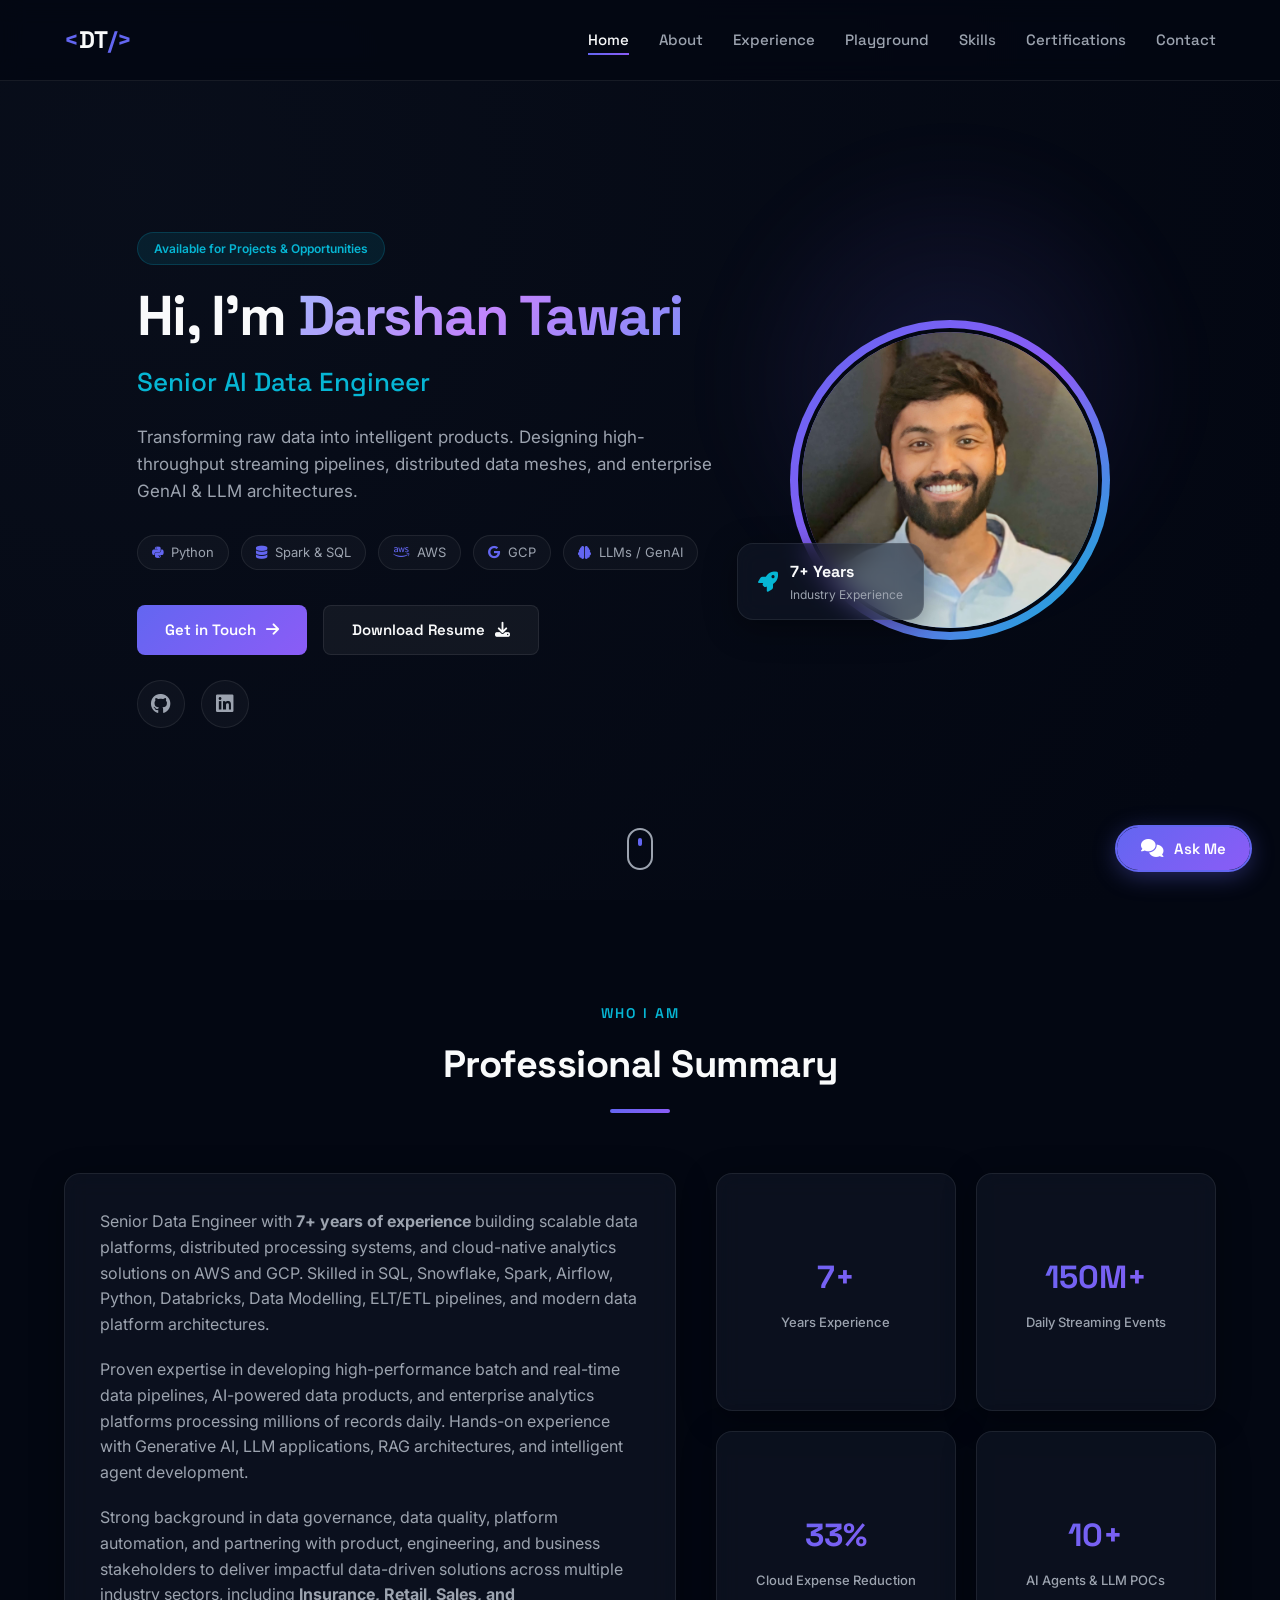
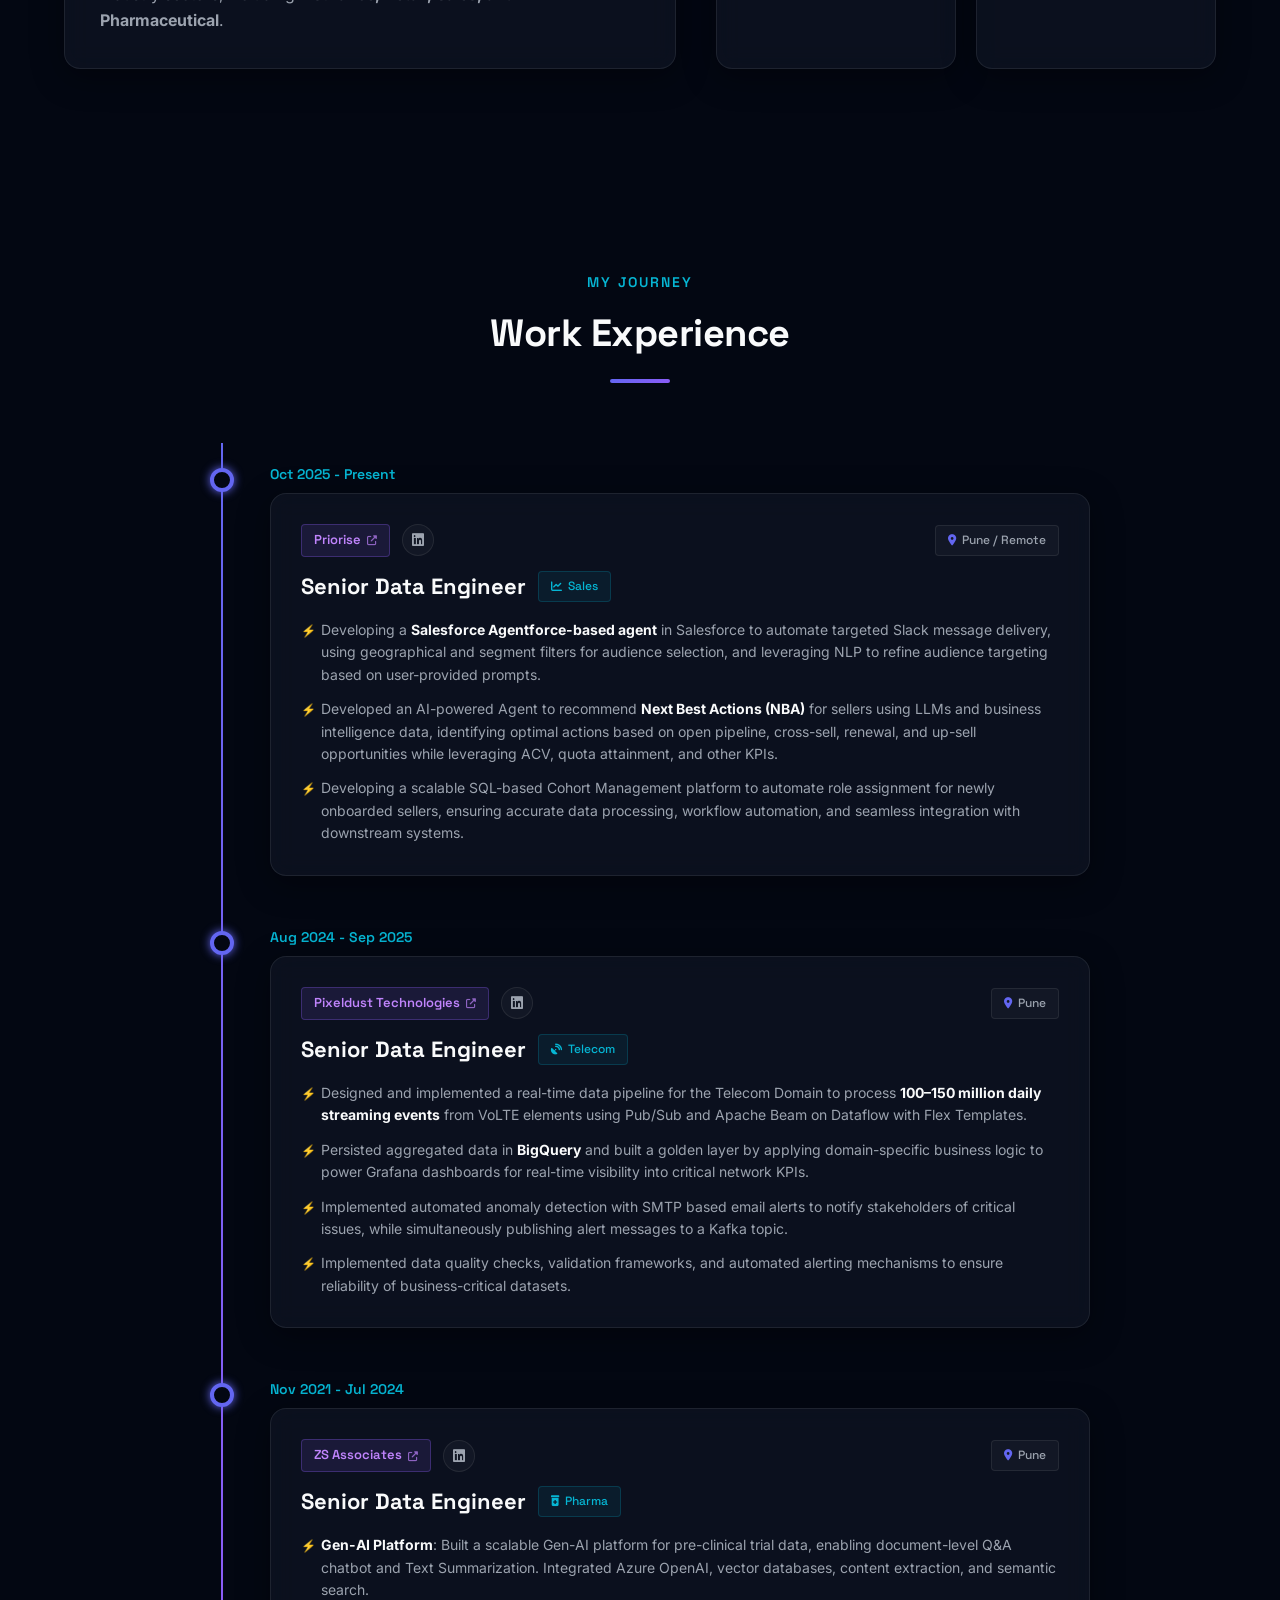
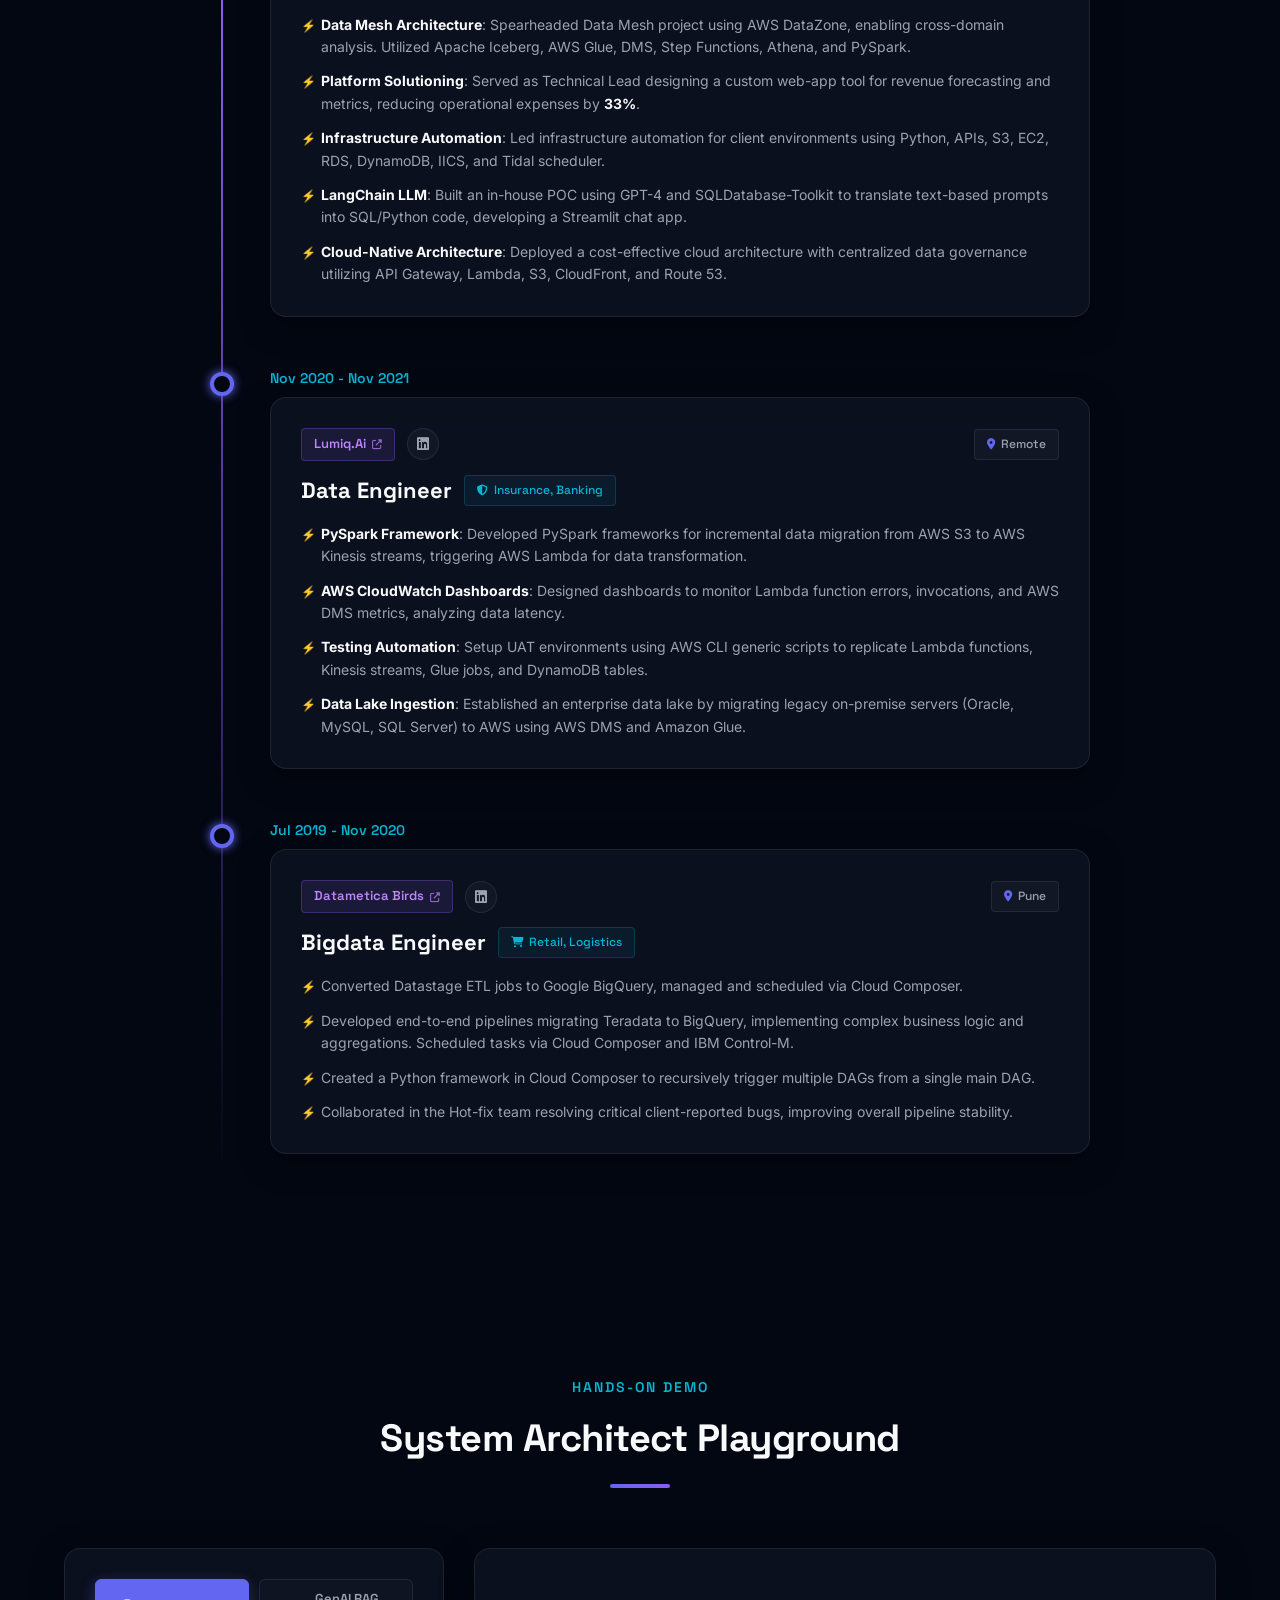
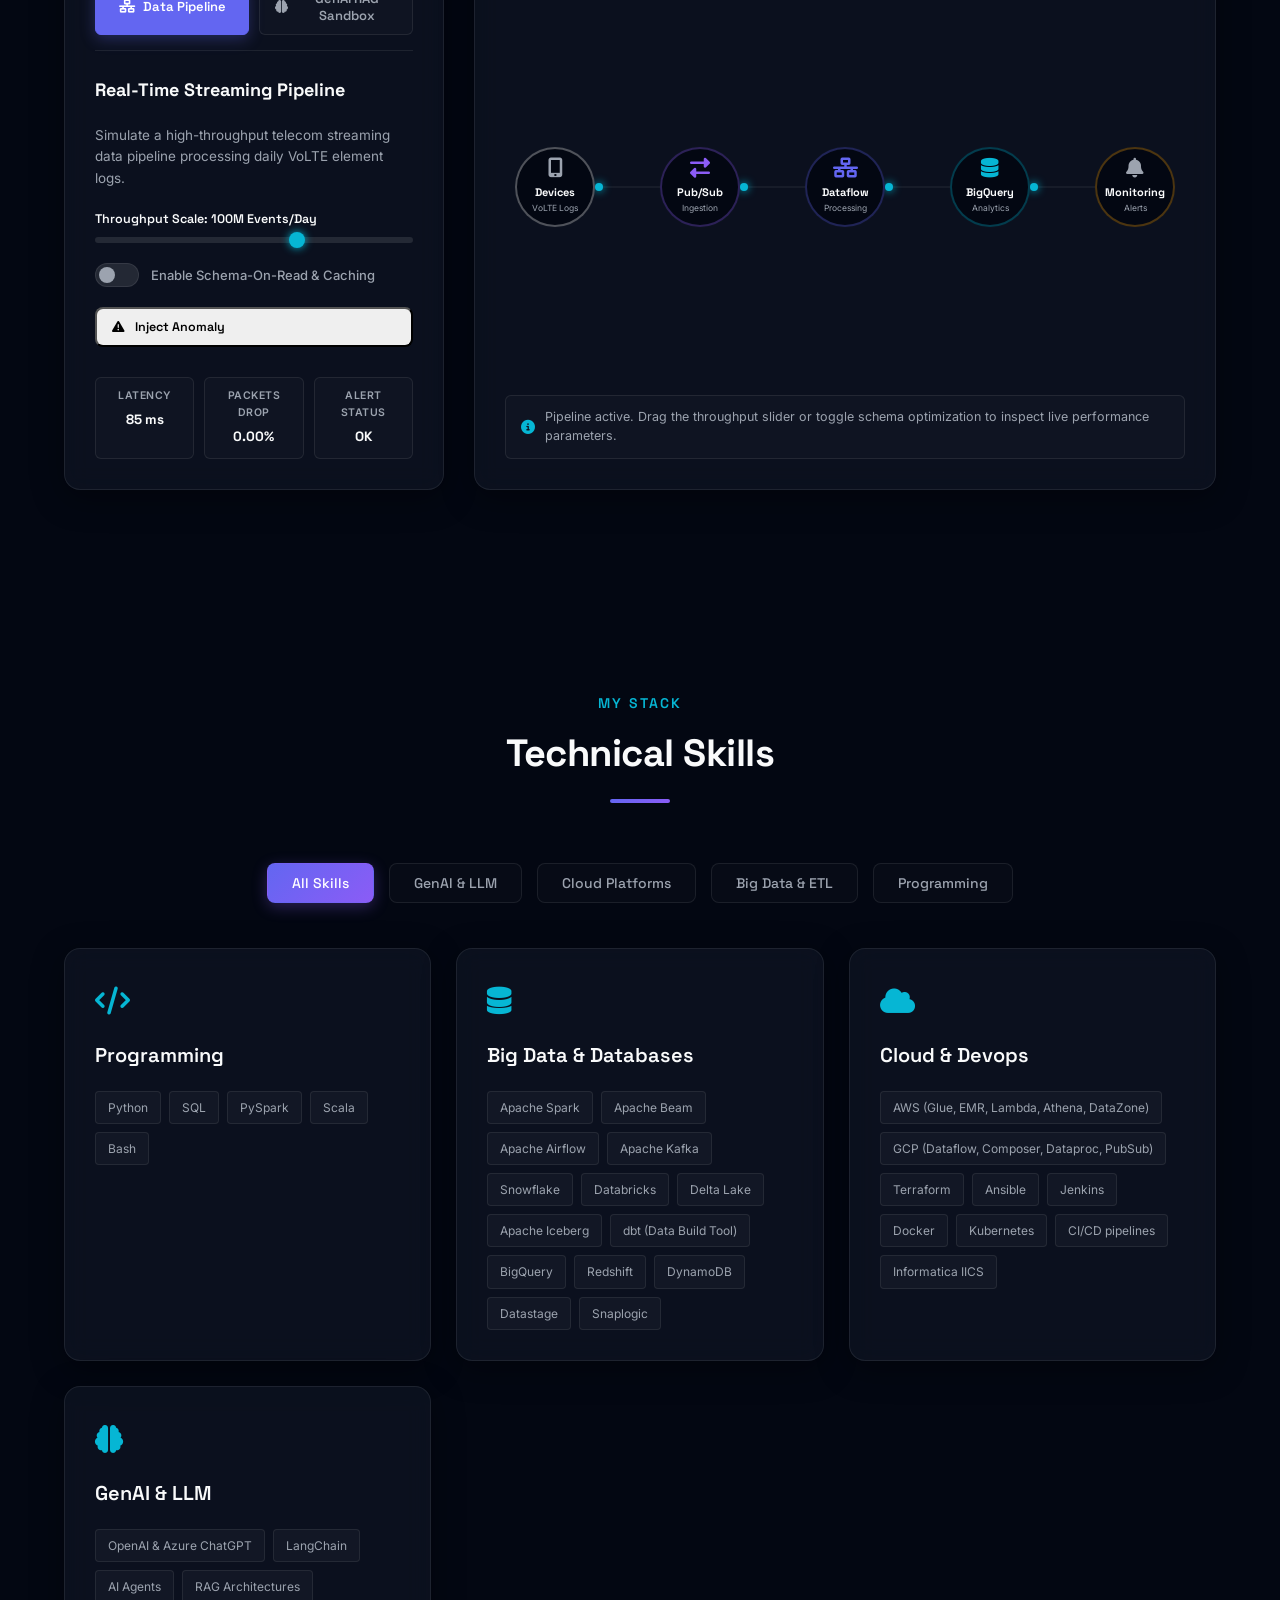
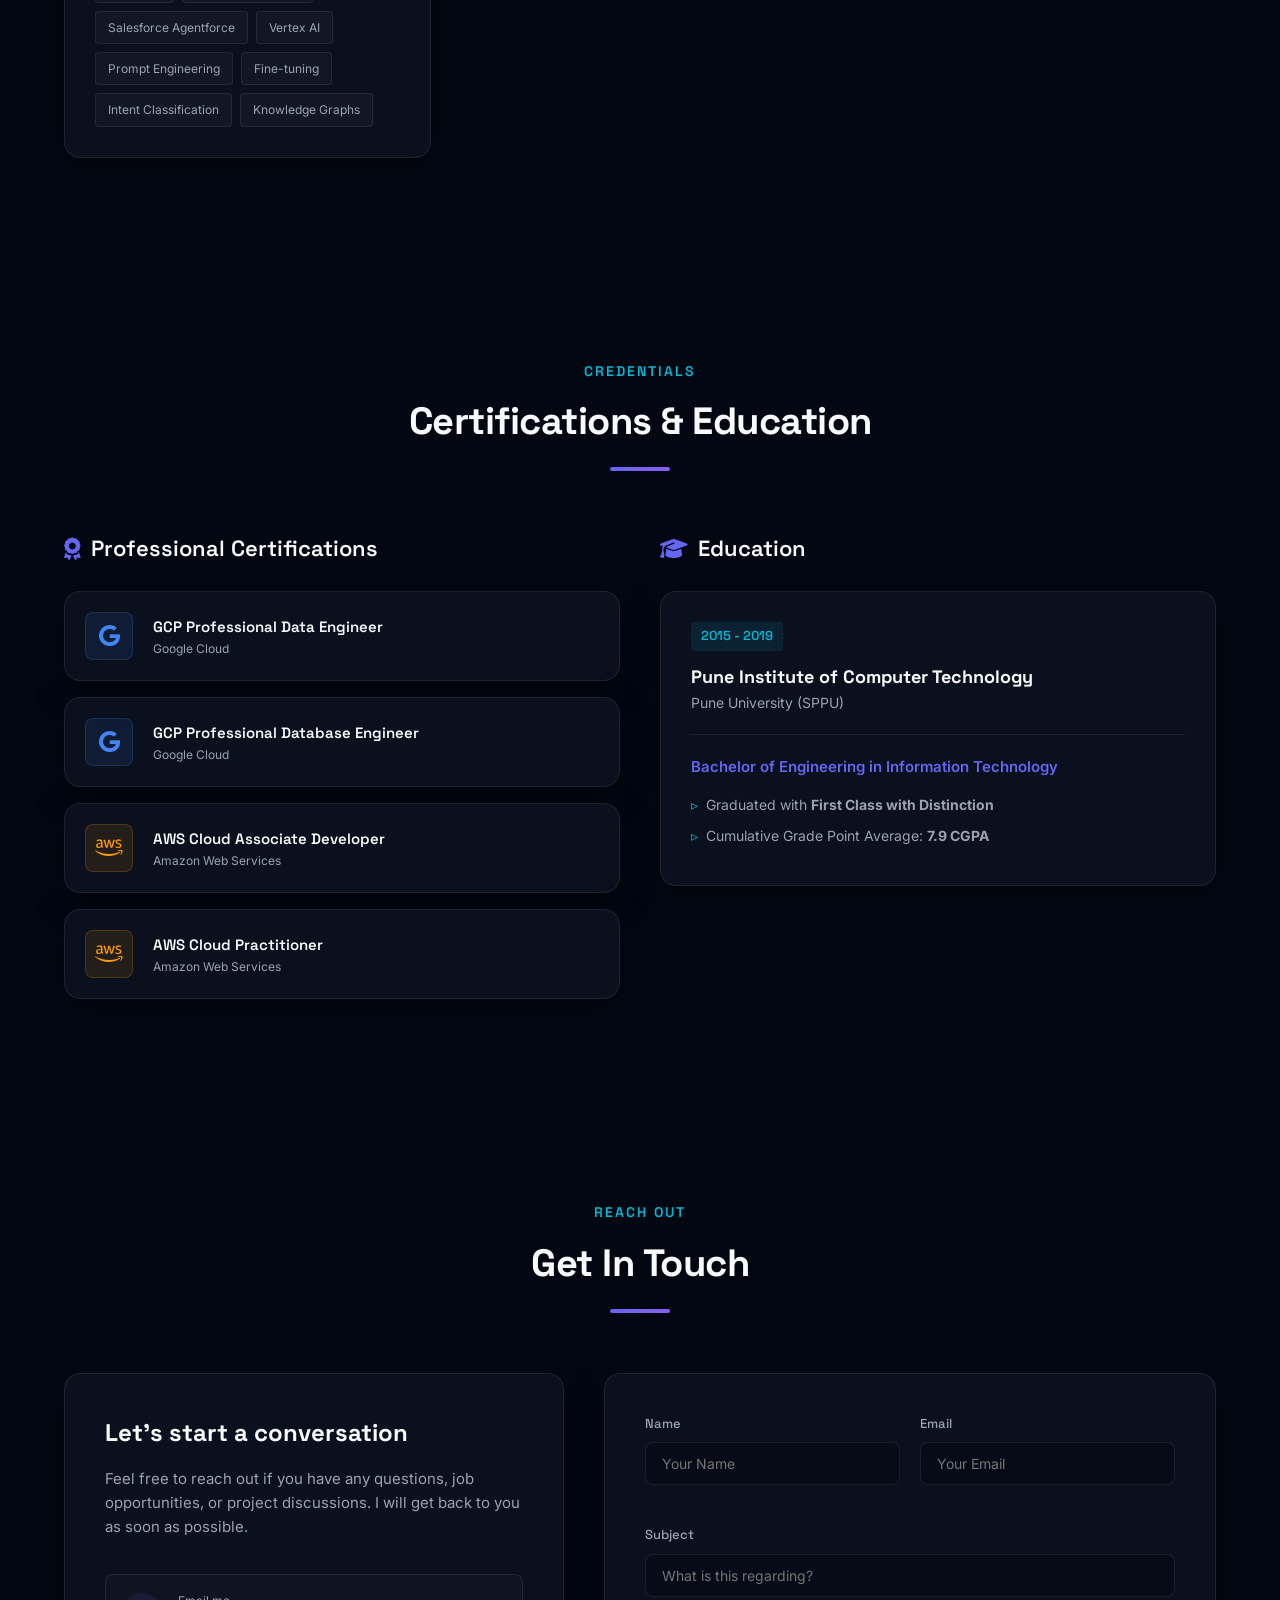
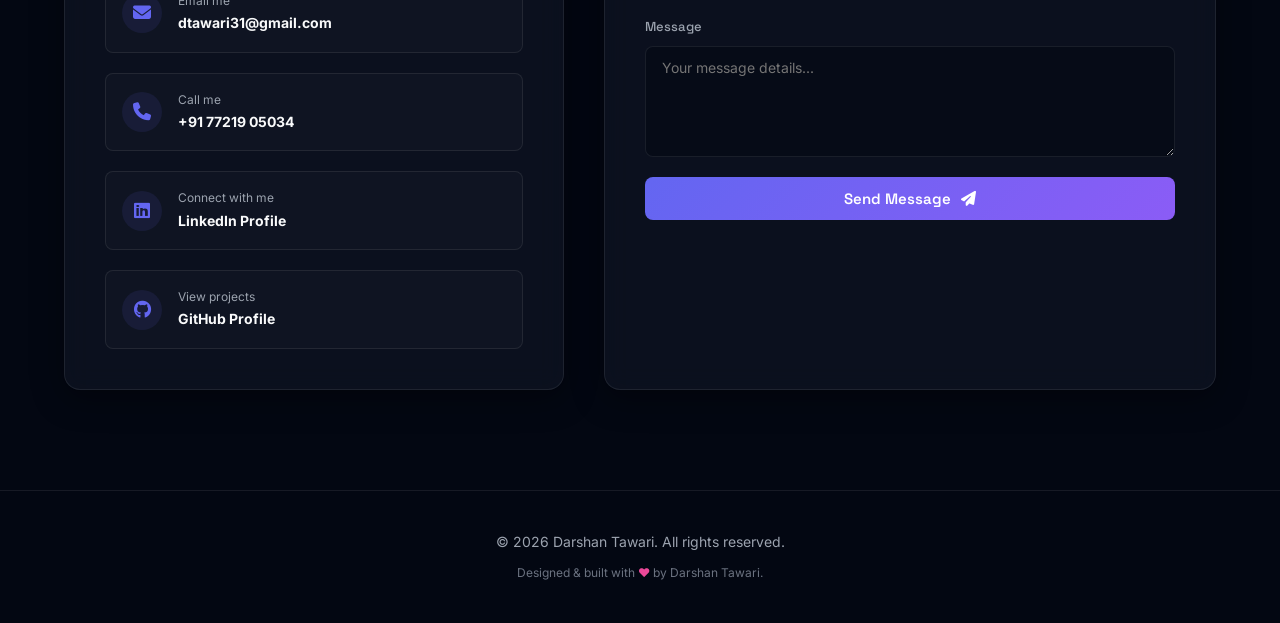
==== preview/index.html @ 89980fde "feat: Add interactive System Architect Playground to /preview branch folder" ====
<!DOCTYPE html>
<html lang="en">
<head>
    <meta charset="UTF-8">
    <meta name="viewport" content="width=device-width, initial-scale=1.0">
    <meta name="description" content="Darshan Tawari - Senior AI Data Engineer portfolio. Specialized in Spark, SQL, Python, AWS, GCP, GenAI, and LLMs with 7+ years of experience.">
    <title>Darshan Tawari | Senior AI Data Engineer</title>
    <link rel="stylesheet" href="style.css">
    <!-- Google Fonts -->
    <link href="https://fonts.googleapis.com/css2?family=Space+Grotesk:wght@400;500;600;700&family=Inter:wght@300;400;500;600;700&display=swap" rel="stylesheet">
    <!-- Font Awesome Icons -->
    <link rel="stylesheet" href="https://cdnjs.cloudflare.com/ajax/libs/font-awesome/6.4.0/css/all.min.css">
</head>
<body class="dark-theme">
    <!-- Navigation -->
    <nav class="navbar" id="navbar">
        <div class="container nav-container">
            <a href="#home" class="logo">
                <span class="logo-accent">&lt;</span>DT<span class="logo-accent"> /&gt;</span>
            </a>
            <div class="nav-menu" id="navMenu">
                <ul class="nav-links">
                    <li><a href="#home" class="nav-link active">Home</a></li>
                    <li><a href="#about" class="nav-link">About</a></li>
                    <li><a href="#experience" class="nav-link">Experience</a></li>
                    <li><a href="#playground" class="nav-link">Playground</a></li>
                    <li><a href="#skills" class="nav-link">Skills</a></li>
                    <li><a href="#certifications" class="nav-link">Certifications</a></li>
                    <li><a href="#contact" class="nav-link">Contact</a></li>
                </ul>
            </div>
            <button class="mobile-nav-toggle" id="mobileNavToggle" aria-label="Toggle Navigation">
                <i class="fas fa-bars"></i>
            </button>
        </div>
    </nav>

    <!-- Hero Section -->
    <header id="home" class="hero-section">
        <div class="hero-bg-glow"></div>
        <div class="container hero-grid">
            <div class="hero-info">
                <span class="badge">Available for Projects & Opportunities</span>
                <h1 class="hero-title">
                    Hi, I'm <span class="gradient-text">Darshan Tawari</span>
                </h1>
                <h2 class="hero-subtitle">Senior AI Data Engineer</h2>
                <p class="hero-tagline">
                    Transforming raw data into intelligent products. Designing high-throughput streaming pipelines, distributed data meshes, and enterprise GenAI & LLM architectures.
                </p>
                <div class="tech-stack-ticker">
                    <span class="ticker-item"><i class="fab fa-python"></i> Python</span>
                    <span class="ticker-item"><i class="fas fa-database"></i> Spark & SQL</span>
                    <span class="ticker-item"><i class="fab fa-aws"></i> AWS</span>
                    <span class="ticker-item"><i class="fab fa-google"></i> GCP</span>
                    <span class="ticker-item"><i class="fas fa-brain"></i> LLMs / GenAI</span>
                </div>
                <div class="hero-actions">
                    <a href="#contact" class="btn btn-primary">Get in Touch <i class="fas fa-arrow-right"></i></a>
                    <a href="Darshan_Senior_Data_Engineer_Resume.pdf" class="btn btn-secondary" download>
                        Download Resume <i class="fas fa-download"></i>
                    </a>
                </div>
                <div class="hero-socials">
                    <a href="https://github.com/darshant31-dev" target="_blank" rel="noopener" aria-label="GitHub"><i class="fab fa-github"></i></a>
                    <a href="https://www.linkedin.com/in/dtawari31/" target="_blank" rel="noopener" aria-label="LinkedIn"><i class="fab fa-linkedin"></i></a>
                </div>
            </div>
            <div class="hero-visual">
                <div class="profile-image-container">
                    <div class="glowing-ring"></div>
                    <img src="Photo.jpg" alt="Darshan Tawari Profile Photo" class="profile-photo" onerror="this.style.display='none'; this.nextElementSibling.style.display='flex';">
                    <div class="profile-fallback" style="display:none;">
                        <span>DT</span>
                    </div>
                </div>
                <div class="stats-mini-card glass-card">
                    <i class="fas fa-rocket text-cyan"></i>
                    <div>
                        <h4>7+ Years</h4>
                        <p>Industry Experience</p>
                    </div>
                </div>
            </div>
        </div>
        <div class="scroll-indicator">
            <a href="#about" aria-label="Scroll Down">
                <span class="mouse">
                    <span class="wheel"></span>
                </span>
            </a>
        </div>
    </header>

    <!-- Summary / Stats Section -->
    <section id="about" class="section about-section">
        <div class="container">
            <div class="section-header">
                <span class="section-subtitle">Who I Am</span>
                <h2 class="section-title">Professional Summary</h2>
                <div class="underline"></div>
            </div>
            
            <div class="about-grid">
                <div class="about-text glass-card">
                    <p>
                        Senior Data Engineer with <strong>7+ years of experience</strong> building scalable data platforms, distributed processing systems, and cloud-native analytics solutions on AWS and GCP. Skilled in SQL, Snowflake, Spark, Airflow, Python, Databricks, Data Modelling, ELT/ETL pipelines, and modern data platform architectures.
                    </p>
                    <p>
                        Proven expertise in developing high-performance batch and real-time data pipelines, AI-powered data products, and enterprise analytics platforms processing millions of records daily. Hands-on experience with Generative AI, LLM applications, RAG architectures, and intelligent agent development.
                    </p>
                    <p>
                        Strong background in data governance, data quality, platform automation, and partnering with product, engineering, and business stakeholders to deliver impactful data-driven solutions across multiple industry sectors, including <strong>Insurance, Retail, Sales, and Pharmaceutical</strong>.
                    </p>
                </div>
                
                <div class="stats-grid">
                    <div class="stat-card glass-card">
                        <h3>7+</h3>
                        <p>Years Experience</p>
                    </div>
                    <div class="stat-card glass-card">
                        <h3>150M+</h3>
                        <p>Daily Streaming Events</p>
                    </div>
                    <div class="stat-card glass-card">
                        <h3>33%</h3>
                        <p>Cloud Expense Reduction</p>
                    </div>
                    <div class="stat-card glass-card">
                        <h3>10+</h3>
                        <p>AI Agents & LLM POCs</p>
                    </div>
                </div>
            </div>
        </div>
    </section>

    <!-- Chatbot moved to floating widget -->

    <!-- Experience Section -->
    <section id="experience" class="section experience-section">
        <div class="container">
            <div class="section-header">
                <span class="section-subtitle">My Journey</span>
                <h2 class="section-title">Work Experience</h2>
                <div class="underline"></div>
            </div>

            <div class="timeline">
                <!-- Timeline Item 1 -->
                <div class="timeline-item">
                    <div class="timeline-dot"></div>
                    <div class="timeline-date">Oct 2025 - Present</div>
                    <div class="timeline-content glass-card">
                        <div class="company-meta-row">
                            <a href="https://priorise.co" target="_blank" rel="noopener" class="company-badge-link" title="Visit Priorise Website">
                                <span class="company-badge">Priorise <i class="fas fa-external-link-alt"></i></span>
                            </a>
                            <a href="https://www.linkedin.com/company/letspriorise/" target="_blank" rel="noopener" class="company-linkedin-icon" aria-label="Priorise LinkedIn" title="View on LinkedIn">
                                <i class="fab fa-linkedin font-awesome-icon"></i>
                            </a>
                            <span class="location-tag"><i class="fas fa-map-marker-alt"></i> Pune / Remote</span>
                        </div>
                        <div class="role-row">
                            <h3 class="role-title">Senior Data Engineer</h3>
                            <span class="domain-tag"><i class="fas fa-chart-line"></i> Sales</span>
                        </div>
                        <ul class="role-highlights">
                            <li>Developing a <strong>Salesforce Agentforce-based agent</strong> in Salesforce to automate targeted Slack message delivery, using geographical and segment filters for audience selection, and leveraging NLP to refine audience targeting based on user-provided prompts.</li>
                            <li>Developed an AI-powered Agent to recommend <strong>Next Best Actions (NBA)</strong> for sellers using LLMs and business intelligence data, identifying optimal actions based on open pipeline, cross-sell, renewal, and up-sell opportunities while leveraging ACV, quota attainment, and other KPIs.</li>
                            <li>Developing a scalable SQL-based Cohort Management platform to automate role assignment for newly onboarded sellers, ensuring accurate data processing, workflow automation, and seamless integration with downstream systems.</li>
                        </ul>
                    </div>
                </div>

                <!-- Timeline Item 2 -->
                <div class="timeline-item">
                    <div class="timeline-dot"></div>
                    <div class="timeline-date">Aug 2024 - Sep 2025</div>
                    <div class="timeline-content glass-card">
                        <div class="company-meta-row">
                            <a href="https://pixeldust.in" target="_blank" rel="noopener" class="company-badge-link" title="Visit Pixeldust Website">
                                <span class="company-badge">Pixeldust Technologies <i class="fas fa-external-link-alt"></i></span>
                            </a>
                            <a href="https://www.linkedin.com/company/pixeldust-tech/" target="_blank" rel="noopener" class="company-linkedin-icon" aria-label="Pixeldust Technologies LinkedIn" title="View on LinkedIn">
                                <i class="fab fa-linkedin font-awesome-icon"></i>
                            </a>
                            <span class="location-tag"><i class="fas fa-map-marker-alt"></i> Pune</span>
                        </div>
                        <div class="role-row">
                            <h3 class="role-title">Senior Data Engineer</h3>
                            <span class="domain-tag"><i class="fas fa-satellite-dish"></i> Telecom</span>
                        </div>
                        <ul class="role-highlights">
                            <li>Designed and implemented a real-time data pipeline for the Telecom Domain to process <strong>100–150 million daily streaming events</strong> from VoLTE elements using Pub/Sub and Apache Beam on Dataflow with Flex Templates.</li>
                            <li>Persisted aggregated data in <strong>BigQuery</strong> and built a golden layer by applying domain-specific business logic to power Grafana dashboards for real-time visibility into critical network KPIs.</li>
                            <li>Implemented automated anomaly detection with SMTP based email alerts to notify stakeholders of critical issues, while simultaneously publishing alert messages to a Kafka topic.</li>
                            <li>Implemented data quality checks, validation frameworks, and automated alerting mechanisms to ensure reliability of business-critical datasets.</li>
                        </ul>
                    </div>
                </div>

                <!-- Timeline Item 3 -->
                <div class="timeline-item">
                    <div class="timeline-dot"></div>
                    <div class="timeline-date">Nov 2021 - Jul 2024</div>
                    <div class="timeline-content glass-card">
                        <div class="company-meta-row">
                            <a href="https://www.zs.com" target="_blank" rel="noopener" class="company-badge-link" title="Visit ZS Associates Website">
                                <span class="company-badge">ZS Associates <i class="fas fa-external-link-alt"></i></span>
                            </a>
                            <a href="https://www.linkedin.com/company/zs-associates/" target="_blank" rel="noopener" class="company-linkedin-icon" aria-label="ZS Associates LinkedIn" title="View on LinkedIn">
                                <i class="fab fa-linkedin font-awesome-icon"></i>
                            </a>
                            <span class="location-tag"><i class="fas fa-map-marker-alt"></i> Pune</span>
                        </div>
                        <div class="role-row">
                            <h3 class="role-title">Senior Data Engineer</h3>
                            <span class="domain-tag"><i class="fas fa-prescription-bottle-alt"></i> Pharma</span>
                        </div>
                        <ul class="role-highlights">
                            <li><strong>Gen-AI Platform</strong>: Built a scalable Gen-AI platform for pre-clinical trial data, enabling document-level Q&A chatbot and Text Summarization. Integrated Azure OpenAI, vector databases, content extraction, and semantic search.</li>
                            <li><strong>Data Mesh Architecture</strong>: Spearheaded Data Mesh project using AWS DataZone, enabling cross-domain analysis. Utilized Apache Iceberg, AWS Glue, DMS, Step Functions, Athena, and PySpark.</li>
                            <li><strong>Platform Solutioning</strong>: Served as Technical Lead designing a custom web-app tool for revenue forecasting and metrics, reducing operational expenses by <strong>33%</strong>.</li>
                            <li><strong>Infrastructure Automation</strong>: Led infrastructure automation for client environments using Python, APIs, S3, EC2, RDS, DynamoDB, IICS, and Tidal scheduler.</li>
                            <li><strong>LangChain LLM</strong>: Built an in-house POC using GPT-4 and SQLDatabase-Toolkit to translate text-based prompts into SQL/Python code, developing a Streamlit chat app.</li>
                            <li><strong>Cloud-Native Architecture</strong>: Deployed a cost-effective cloud architecture with centralized data governance utilizing API Gateway, Lambda, S3, CloudFront, and Route 53.</li>
                        </ul>
                    </div>
                </div>

                <!-- Timeline Item 4 -->
                <div class="timeline-item">
                    <div class="timeline-dot"></div>
                    <div class="timeline-date">Nov 2020 - Nov 2021</div>
                    <div class="timeline-content glass-card">
                        <div class="company-meta-row">
                            <a href="https://lumiq.ai" target="_blank" rel="noopener" class="company-badge-link" title="Visit Lumiq.Ai Website">
                                <span class="company-badge">Lumiq.Ai <i class="fas fa-external-link-alt"></i></span>
                            </a>
                            <a href="https://www.linkedin.com/company/lumiqai/" target="_blank" rel="noopener" class="company-linkedin-icon" aria-label="Lumiq.Ai LinkedIn" title="View on LinkedIn">
                                <i class="fab fa-linkedin font-awesome-icon"></i>
                            </a>
                            <span class="location-tag"><i class="fas fa-map-marker-alt"></i> Remote</span>
                        </div>
                        <div class="role-row">
                            <h3 class="role-title">Data Engineer</h3>
                            <span class="domain-tag"><i class="fas fa-shield-alt"></i> Insurance, Banking</span>
                        </div>
                        <ul class="role-highlights">
                            <li><strong>PySpark Framework</strong>: Developed PySpark frameworks for incremental data migration from AWS S3 to AWS Kinesis streams, triggering AWS Lambda for data transformation.</li>
                            <li><strong>AWS CloudWatch Dashboards</strong>: Designed dashboards to monitor Lambda function errors, invocations, and AWS DMS metrics, analyzing data latency.</li>
                            <li><strong>Testing Automation</strong>: Setup UAT environments using AWS CLI generic scripts to replicate Lambda functions, Kinesis streams, Glue jobs, and DynamoDB tables.</li>
                            <li><strong>Data Lake Ingestion</strong>: Established an enterprise data lake by migrating legacy on-premise servers (Oracle, MySQL, SQL Server) to AWS using AWS DMS and Amazon Glue.</li>
                        </ul>
                    </div>
                </div>

                <!-- Timeline Item 5 -->
                <div class="timeline-item">
                    <div class="timeline-dot"></div>
                    <div class="timeline-date">Jul 2019 - Nov 2020</div>
                    <div class="timeline-content glass-card">
                        <div class="company-meta-row">
                            <a href="https://www.datametica.com" target="_blank" rel="noopener" class="company-badge-link" title="Visit Datametica Website">
                                <span class="company-badge">Datametica Birds <i class="fas fa-external-link-alt"></i></span>
                            </a>
                            <a href="https://www.linkedin.com/company/datametica-birds/" target="_blank" rel="noopener" class="company-linkedin-icon" aria-label="Datametica Birds LinkedIn" title="View on LinkedIn">
                                <i class="fab fa-linkedin font-awesome-icon"></i>
                            </a>
                            <span class="location-tag"><i class="fas fa-map-marker-alt"></i> Pune</span>
                        </div>
                        <div class="role-row">
                            <h3 class="role-title">Bigdata Engineer</h3>
                            <span class="domain-tag"><i class="fas fa-shopping-cart"></i> Retail, Logistics</span>
                        </div>
                        <ul class="role-highlights">
                            <li>Converted Datastage ETL jobs to Google BigQuery, managed and scheduled via Cloud Composer.</li>
                            <li>Developed end-to-end pipelines migrating Teradata to BigQuery, implementing complex business logic and aggregations. Scheduled tasks via Cloud Composer and IBM Control-M.</li>
                            <li>Created a Python framework in Cloud Composer to recursively trigger multiple DAGs from a single main DAG.</li>
                            <li>Collaborated in the Hot-fix team resolving critical client-reported bugs, improving overall pipeline stability.</li>
                        </ul>
                    </div>
                </div>
            </div>
        </div>
    </section>

    <!-- Interactive Playground Section -->
    <section id="playground" class="section playground-section">
        <div class="container">
            <div class="section-header">
                <span class="section-subtitle">Hands-On Demo</span>
                <h2 class="section-title">System Architect Playground</h2>
                <div class="underline"></div>
            </div>

            <div class="playground-layout">
                <!-- Playground Sidebar / Controls -->
                <div class="playground-controls glass-card">
                    <div class="playground-tabs">
                        <button class="playground-tab-btn active" data-playtab="pipeline">
                            <i class="fas fa-network-wired"></i> Data Pipeline
                        </button>
                        <button class="playground-tab-btn" data-playtab="rag">
                            <i class="fas fa-brain"></i> GenAI RAG Sandbox
                        </button>
                    </div>

                    <!-- Pipeline Tab Controls -->
                    <div class="playground-tab-content active" id="playtab-pipeline">
                        <h3>Real-Time Streaming Pipeline</h3>
                        <p class="playground-desc">Simulate a high-throughput telecom streaming data pipeline processing daily VoLTE element logs.</p>
                        
                        <div class="control-group">
                            <label>Throughput Scale: <span id="pipeline-scale-label">100M</span> Events/Day</label>
                            <input type="range" id="pipeline-throughput-slider" min="10" max="150" value="100" class="control-slider">
                        </div>

                        <div class="control-group toggle-group">
                            <label class="toggle-switch">
                                <input type="checkbox" id="pipeline-optimize-toggle">
                                <span class="toggle-slider"></span>
                            </label>
                            <span class="toggle-label-text">Enable Schema-On-Read & Caching</span>
                        </div>

                        <div class="playground-actions">
                            <button id="btn-inject-anomaly" class="btn btn-warning">
                                <i class="fas fa-exclamation-triangle"></i> Inject Anomaly
                            </button>
                            <button id="btn-reset-pipeline" class="btn btn-outline" style="display:none;">
                                <i class="fas fa-sync-alt"></i> Reset Flow
                            </button>
                        </div>

                        <div class="pipeline-metrics">
                            <div class="metric-card">
                                <span class="metric-title">Latency</span>
                                <span class="metric-value" id="metric-latency">85 ms</span>
                            </div>
                            <div class="metric-card">
                                <span class="metric-title">Packets Drop</span>
                                <span class="metric-value" id="metric-drops">0.00%</span>
                            </div>
                            <div class="metric-card">
                                <span class="metric-title">Alert Status</span>
                                <span class="metric-value text-success" id="metric-alerts">OK</span>
                            </div>
                        </div>
                    </div>

                    <!-- RAG Tab Controls -->
                    <div class="playground-tab-content" id="playtab-rag">
                        <h3>GenAI Resume Q&A Sandbox</h3>
                        <p class="playground-desc">Simulate how a vector search & LLM Retrieval-Augmented Generation pipeline parses Darshan's resume.</p>

                        <div class="control-group">
                            <label>LLM Temperature (Creativity): <span id="rag-temp-label">0.2</span></label>
                            <input type="range" id="rag-temperature-slider" min="0" max="10" value="2" class="control-slider">
                        </div>

                        <div class="control-group">
                            <label>Sample Prompts:</label>
                            <div class="prompt-presets">
                                <button class="btn-preset-prompt">What did Darshan build at ZS?</button>
                                <button class="btn-preset-prompt">Does he know AWS & PySpark?</button>
                                <button class="btn-preset-prompt">Show his cloud certifications.</button>
                            </div>
                        </div>

                        <div class="search-box-container">
                            <input type="text" id="rag-query-input" placeholder="Type or click a preset prompt..." class="rag-search-input">
                            <button id="btn-run-rag" class="btn btn-primary"><i class="fas fa-play"></i> Run RAG</button>
                        </div>
                    </div>
                </div>

                <!-- Playground Output / Screen -->
                <div class="playground-viewer glass-card">
                    <!-- Pipeline Viewer Screen -->
                    <div class="viewer-screen active" id="view-pipeline">
                        <div class="pipeline-canvas-container">
                            <div class="pipeline-node node-source" data-label="Data Source">
                                <i class="fas fa-mobile-alt font-awesome-icon"></i>
                                <span class="node-title">Devices</span>
                                <span class="node-sub">VoLTE Logs</span>
                            </div>

                            <div class="pipeline-connector">
                                <div class="packet-flow" id="flow-1"></div>
                            </div>

                            <div class="pipeline-node node-pubsub" data-label="GCP Pub/Sub">
                                <i class="fas fa-exchange-alt font-awesome-icon"></i>
                                <span class="node-title">Pub/Sub</span>
                                <span class="node-sub">Ingestion</span>
                            </div>

                            <div class="pipeline-connector">
                                <div class="packet-flow" id="flow-2"></div>
                            </div>

                            <div class="pipeline-node node-beam" data-label="Apache Beam">
                                <i class="fas fa-network-wired font-awesome-icon"></i>
                                <span class="node-title">Dataflow</span>
                                <span class="node-sub">Processing</span>
                            </div>

                            <div class="pipeline-connector">
                                <div class="packet-flow" id="flow-3"></div>
                            </div>

                            <div class="pipeline-node node-bq" data-label="Google BigQuery">
                                <i class="fas fa-database font-awesome-icon"></i>
                                <span class="node-title">BigQuery</span>
                                <span class="node-sub">Analytics</span>
                            </div>

                            <div class="pipeline-connector">
                                <div class="packet-flow" id="flow-4"></div>
                            </div>

                            <div class="pipeline-node node-alerts" data-label="Grafana Dashboard">
                                <i class="fas fa-bell font-awesome-icon"></i>
                                <span class="node-title">Monitoring</span>
                                <span class="node-sub">Alerts</span>
                            </div>
                        </div>

                        <!-- Pipeline Info Banner -->
                        <div class="pipeline-info-banner" id="pipeline-status-banner">
                            <i class="fas fa-info-circle font-awesome-icon"></i> Pipeline active. Drag the throughput slider or toggle schema optimization to inspect live performance parameters.
                        </div>
                    </div>

                    <!-- RAG Viewer Screen -->
                    <div class="viewer-screen" id="view-rag">
                        <div class="rag-steps-container">
                            <!-- Step 1: Query Input -->
                            <div class="rag-step" id="step-query">
                                <div class="step-num">1</div>
                                <div class="step-details">
                                    <h4>Embedding Conversion</h4>
                                    <div class="step-content text-muted" id="rag-step-1-content">Awaiting search query...</div>
                                </div>
                            </div>

                            <!-- Step 2: Vector DB -->
                            <div class="rag-step" id="step-vector">
                                <div class="step-num">2</div>
                                <div class="step-details">
                                    <h4>Vector DB Similarity Search (Top-K Chunks)</h4>
                                    <div class="step-content text-muted" id="rag-step-2-content">Awaiting similarity matches...</div>
                                </div>
                            </div>

                            <!-- Step 3: Prompt Construction -->
                            <div class="rag-step" id="step-prompt">
                                <div class="step-num">3</div>
                                <div class="step-details">
                                    <h4>Augmented Prompt Template</h4>
                                    <div class="step-content text-muted" id="rag-step-3-content">Awaiting context assembly...</div>
                                </div>
                            </div>

                            <!-- Step 4: Generation Output -->
                            <div class="rag-step" id="step-generation">
                                <div class="step-num">4</div>
                                <div class="step-details">
                                    <h4>LLM Text Generation (Response)</h4>
                                    <div class="step-content-box" id="rag-output-box">
                                        <div class="empty-state">Output text will print character-by-character here...</div>
                                    </div>
                                </div>
                            </div>
                        </div>
                    </div>
                </div>
            </div>
        </div>
    </section>

    <!-- Skills Section -->
    <section id="skills" class="section skills-section">
        <div class="container">
            <div class="section-header">
                <span class="section-subtitle">My Stack</span>
                <h2 class="section-title">Technical Skills</h2>
                <div class="underline"></div>
            </div>

            <!-- Tab Buttons -->
            <div class="skills-tab-nav">
                <button class="tab-btn active" data-tab="all">All Skills</button>
                <button class="tab-btn" data-tab="genai">GenAI & LLM</button>
                <button class="tab-btn" data-tab="cloud">Cloud Platforms</button>
                <button class="tab-btn" data-tab="bigdata">Big Data & ETL</button>
                <button class="tab-btn" data-tab="programming">Programming</button>
            </div>

            <!-- Skills Grid -->
            <div class="skills-tab-content">
                <!-- Group 1: Programming -->
                <div class="skill-category-card glass-card" data-category="programming">
                    <div class="card-icon"><i class="fas fa-code"></i></div>
                    <h3>Programming</h3>
                    <div class="skill-tags">
                        <span class="skill-tag">Python</span>
                        <span class="skill-tag">SQL</span>
                        <span class="skill-tag">PySpark</span>
                        <span class="skill-tag">Scala</span>
                        <span class="skill-tag">Bash</span>
                    </div>
                </div>

                <!-- Group 2: Big Data & ETL -->
                <div class="skill-category-card glass-card" data-category="bigdata">
                    <div class="card-icon"><i class="fas fa-database"></i></div>
                    <h3>Big Data & Databases</h3>
                    <div class="skill-tags">
                        <span class="skill-tag">Apache Spark</span>
                        <span class="skill-tag">Apache Beam</span>
                        <span class="skill-tag">Apache Airflow</span>
                        <span class="skill-tag">Apache Kafka</span>
                        <span class="skill-tag">Snowflake</span>
                        <span class="skill-tag">Databricks</span>
                        <span class="skill-tag">Delta Lake</span>
                        <span class="skill-tag">Apache Iceberg</span>
                        <span class="skill-tag">dbt (Data Build Tool)</span>
                        <span class="skill-tag">BigQuery</span>
                        <span class="skill-tag">Redshift</span>
                        <span class="skill-tag">DynamoDB</span>
                        <span class="skill-tag">Datastage</span>
                        <span class="skill-tag">Snaplogic</span>
                    </div>
                </div>

                <!-- Group 3: Cloud Platforms -->
                <div class="skill-category-card glass-card" data-category="cloud">
                    <div class="card-icon"><i class="fas fa-cloud"></i></div>
                    <h3>Cloud & Devops</h3>
                    <div class="skill-tags">
                        <span class="skill-tag">AWS (Glue, EMR, Lambda, Athena, DataZone)</span>
                        <span class="skill-tag">GCP (Dataflow, Composer, Dataproc, PubSub)</span>
                        <span class="skill-tag">Terraform</span>
                        <span class="skill-tag">Ansible</span>
                        <span class="skill-tag">Jenkins</span>
                        <span class="skill-tag">Docker</span>
                        <span class="skill-tag">Kubernetes</span>
                        <span class="skill-tag">CI/CD pipelines</span>
                        <span class="skill-tag">Informatica IICS</span>
                    </div>
                </div>

                <!-- Group 4: GenAI & LLM -->
                <div class="skill-category-card glass-card" data-category="genai">
                    <div class="card-icon"><i class="fas fa-brain"></i></div>
                    <h3>GenAI & LLM</h3>
                    <div class="skill-tags">
                        <span class="skill-tag">OpenAI & Azure ChatGPT</span>
                        <span class="skill-tag">LangChain</span>
                        <span class="skill-tag">AI Agents</span>
                        <span class="skill-tag">RAG Architectures</span>
                        <span class="skill-tag">Salesforce Agentforce</span>
                        <span class="skill-tag">Vertex AI</span>
                        <span class="skill-tag">Prompt Engineering</span>
                        <span class="skill-tag">Fine-tuning</span>
                        <span class="skill-tag">Intent Classification</span>
                        <span class="skill-tag">Knowledge Graphs</span>
                    </div>
                </div>
            </div>
        </div>
    </section>

    <!-- Certifications & Education Section -->
    <section id="certifications" class="section cert-edu-section">
        <div class="container">
            <div class="section-header">
                <span class="section-subtitle">Credentials</span>
                <h2 class="section-title">Certifications & Education</h2>
                <div class="underline"></div>
            </div>

            <div class="cert-edu-grid">
                <!-- Certifications Column -->
                <div class="cert-column">
                    <h3 class="sub-title"><i class="fas fa-award"></i> Professional Certifications</h3>
                    <div class="cert-list">
                        <div class="cert-item glass-card">
                            <div class="cert-icon-wrapper gcp">
                                <i class="fab fa-google"></i>
                            </div>
                            <div class="cert-info">
                                <h4>GCP Professional Data Engineer</h4>
                                <p>Google Cloud</p>
                            </div>
                        </div>
                        <div class="cert-item glass-card">
                            <div class="cert-icon-wrapper gcp">
                                <i class="fab fa-google"></i>
                            </div>
                            <div class="cert-info">
                                <h4>GCP Professional Database Engineer</h4>
                                <p>Google Cloud</p>
                            </div>
                        </div>
                        <div class="cert-item glass-card">
                            <div class="cert-icon-wrapper aws">
                                <i class="fab fa-aws"></i>
                            </div>
                            <div class="cert-info">
                                <h4>AWS Cloud Associate Developer</h4>
                                <p>Amazon Web Services</p>
                            </div>
                        </div>
                        <div class="cert-item glass-card">
                            <div class="cert-icon-wrapper aws">
                                <i class="fab fa-aws"></i>
                            </div>
                            <div class="cert-info">
                                <h4>AWS Cloud Practitioner</h4>
                                <p>Amazon Web Services</p>
                            </div>
                        </div>
                    </div>
                </div>

                <!-- Education Column -->
                <div class="edu-column">
                    <h3 class="sub-title"><i class="fas fa-graduation-cap"></i> Education</h3>
                    <div class="edu-card glass-card">
                        <div class="edu-header">
                            <span class="edu-duration">2015 - 2019</span>
                            <h4>Pune Institute of Computer Technology</h4>
                            <p class="university">Pune University (SPPU)</p>
                        </div>
                        <div class="edu-body">
                            <p class="degree">Bachelor of Engineering in Information Technology</p>
                            <ul class="edu-details">
                                <li>Graduated with <strong>First Class with Distinction</strong></li>
                                <li>Cumulative Grade Point Average: <strong>7.9 CGPA</strong></li>
                            </ul>
                        </div>
                    </div>
                </div>
            </div>
        </div>
    </section>

    <!-- Contact Section -->
    <section id="contact" class="section contact-section">
        <div class="container">
            <div class="section-header">
                <span class="section-subtitle">Reach Out</span>
                <h2 class="section-title">Get In Touch</h2>
                <div class="underline"></div>
            </div>

            <div class="contact-grid">
                <div class="contact-info-panel glass-card">
                    <h3>Let's start a conversation</h3>
                    <p>Feel free to reach out if you have any questions, job opportunities, or project discussions. I will get back to you as soon as possible.</p>
                    
                    <div class="contact-details">
                        <a href="mailto:dtawari31@gmail.com" class="contact-card-item">
                            <i class="fas fa-envelope"></i>
                            <div>
                                <span>Email me</span>
                                <strong>dtawari31@gmail.com</strong>
                            </div>
                        </a>
                        <a href="tel:+917721905034" class="contact-card-item">
                            <i class="fas fa-phone"></i>
                            <div>
                                <span>Call me</span>
                                <strong>+91 77219 05034</strong>
                            </div>
                        </a>
                        <a href="https://www.linkedin.com/in/dtawari31/" target="_blank" rel="noopener" class="contact-card-item">
                            <i class="fab fa-linkedin"></i>
                            <div>
                                <span>Connect with me</span>
                                <strong>LinkedIn Profile</strong>
                            </div>
                        </a>
                        <a href="https://github.com/darshant31-dev" target="_blank" rel="noopener" class="contact-card-item">
                            <i class="fab fa-github"></i>
                            <div>
                                <span>View projects</span>
                                <strong>GitHub Profile</strong>
                            </div>
                        </a>
                    </div>
                </div>

                <div class="contact-form-panel glass-card">
                    <form id="contactForm" action="https://formsubmit.co/dtawari31@gmail.com" method="POST">
                        <div class="form-row">
                            <div class="form-group">
                                <label for="formName">Name</label>
                                <input type="text" id="formName" name="name" required placeholder="Your Name">
                            </div>
                            <div class="form-group">
                                <label for="formEmail">Email</label>
                                <input type="email" id="formEmail" name="email" required placeholder="Your Email">
                            </div>
                        </div>
                        <div class="form-group">
                            <label for="formSubject">Subject</label>
                            <input type="text" id="formSubject" name="subject" required placeholder="What is this regarding?">
                        </div>
                        <div class="form-group">
                            <label for="formMessage">Message</label>
                            <textarea id="formMessage" name="message" rows="5" required placeholder="Your message details..."></textarea>
                        </div>
                        <button type="submit" class="btn btn-primary btn-submit">
                            Send Message <i class="fas fa-paper-plane"></i>
                        </button>
                    </form>
                </div>
            </div>
        </div>
    </section>

    <!-- Footer -->
    <footer class="footer">
        <div class="container footer-content">
            <p>&copy; 2026 Darshan Tawari. All rights reserved.</p>
            <p class="footer-subtext">Designed & built with <span class="heart">&hearts;</span> by Darshan Tawari.</p>
        </div>
    </footer>

    <!-- Floating Chatbot Widget -->
    <div class="chatbot-widget" id="chatbotWidget">
        <button class="chatbot-trigger" id="chatbotTrigger" aria-label="Open Chatbot">
            <span class="pulse-ring"></span>
            <i class="fas fa-comments"></i>
            <span class="trigger-text">Ask Me</span>
        </button>
        
        <div class="chatbot-window glass-card" id="chatbotWindow">
            <div class="chatbot-window-header">
                <div class="agent-avatar-mini">
                    <i class="fas fa-robot"></i>
                    <span class="status-indicator online"></span>
                </div>
                <div class="agent-info-mini">
                    <h3>DT-Agent</h3>
                    <p>AI Assistant • Online</p>
                </div>
                <button class="chat-close-btn" id="chatCloseBtn" aria-label="Close Chat">&times;</button>
            </div>
            <div class="chatbot-messages" id="chatMessages">
                <div class="message system-message">
                    <p>Hello! I am Darshan's portfolio AI assistant. Ask me anything about his technical stack, work experience, or background!</p>
                </div>
            </div>
            <div class="chatbot-suggestions">
                <button class="suggest-btn" data-question="Tell me about Darshan's GenAI / LLM projects.">GenAI & LLM Projects</button>
                <button class="suggest-btn" data-question="What did he do at Priorise?">Work at Priorise</button>
                <button class="suggest-btn" data-question="What cloud platforms does he specialize in?">Cloud Stack</button>
            </div>
            <form class="chatbot-input-area" id="chatForm">
                <input type="text" id="chatInput" placeholder="Ask me anything..." autocomplete="off">
                <button type="submit" class="chat-submit-btn" aria-label="Send Message"><i class="fas fa-paper-plane"></i></button>
            </form>
        </div>
    </div>

    <!-- JavaScript code -->
    <script src="script.js"></script>
</body>
</html>
---- preview/style.css ----
/* Design Tokens & Variables */
:root {
    --bg-darker: #030712;
    --bg-dark: #0b0f19;
    --bg-card: rgba(17, 24, 39, 0.6);
    --bg-card-hover: rgba(31, 41, 55, 0.7);
    --border-color: rgba(255, 255, 255, 0.08);
    --border-hover: rgba(99, 102, 241, 0.3);
    
    --text-primary: #f9fafb;
    --text-secondary: #9ca3af;
    --text-muted: #6b7280;
    
    --primary-indigo: #6366f1;
    --secondary-purple: #8b5cf6;
    --accent-cyan: #06b6d4;
    --accent-pink: #ec4899;
    
    --gradient-primary: linear-gradient(135deg, var(--primary-indigo), var(--secondary-purple));
    --gradient-accent: linear-gradient(135deg, var(--accent-cyan), var(--primary-indigo));
    --gradient-text: linear-gradient(135deg, #a5b4fc, #c084fc, #818cf8);
    --card-shadow: 0 8px 32px 0 rgba(0, 0, 0, 0.37);
    --transition-smooth: all 0.4s cubic-bezier(0.16, 1, 0.3, 1);
}

/* Base Styles & Resets */
* {
    margin: 0;
    padding: 0;
    box-sizing: border-box;
}

html {
    scroll-behavior: smooth;
    scroll-padding-top: 80px;
}

body {
    font-family: 'Inter', -apple-system, BlinkMacSystemFont, "Segoe UI", Roboto, Helvetica, Arial, sans-serif;
    background-color: var(--bg-darker);
    color: var(--text-primary);
    line-height: 1.6;
    overflow-x: hidden;
}

.container {
    max-width: 1200px;
    margin: 0 auto;
    padding: 0 24px;
}

/* Scrollbar Customization */
::-webkit-scrollbar {
    width: 10px;
}
::-webkit-scrollbar-track {
    background: var(--bg-darker);
}
::-webkit-scrollbar-thumb {
    background: #1f2937;
    border-radius: 5px;
}
::-webkit-scrollbar-thumb:hover {
    background: var(--primary-indigo);
}

/* Common Components */
.section {
    padding: 100px 0;
    position: relative;
}

.section-header {
    text-align: center;
    margin-bottom: 60px;
}

.section-subtitle {
    font-family: 'Space Grotesk', sans-serif;
    color: var(--accent-cyan);
    font-size: 14px;
    font-weight: 600;
    text-transform: uppercase;
    letter-spacing: 2px;
}

.section-title {
    font-family: 'Space Grotesk', sans-serif;
    font-size: 38px;
    font-weight: 700;
    margin-top: 8px;
    letter-spacing: -0.5px;
}

.underline {
    width: 60px;
    height: 4px;
    background: var(--gradient-primary);
    margin: 15px auto 0;
    border-radius: 2px;
}

.section-desc {
    max-width: 700px;
    margin: -30px auto 50px;
    text-align: center;
    color: var(--text-secondary);
    font-size: 16px;
}

/* Glassmorphism Cards */
.glass-card {
    background: var(--bg-card);
    backdrop-filter: blur(12px);
    -webkit-backdrop-filter: blur(12px);
    border: 1px solid var(--border-color);
    border-radius: 16px;
    box-shadow: var(--card-shadow);
    transition: var(--transition-smooth);
}

.glass-card:hover {
    border-color: var(--border-hover);
    transform: translateY(-5px);
    box-shadow: 0 12px 40px 0 rgba(99, 102, 241, 0.15);
}

/* Buttons */
.btn {
    display: inline-flex;
    align-items: center;
    gap: 10px;
    padding: 12px 28px;
    font-family: 'Space Grotesk', sans-serif;
    font-weight: 600;
    font-size: 15px;
    border-radius: 8px;
    text-decoration: none;
    transition: var(--transition-smooth);
    cursor: pointer;
}

.btn-primary {
    background: var(--gradient-primary);
    color: #fff;
    border: none;
}

.btn-primary:hover {
    transform: translateY(-2px);
    box-shadow: 0 8px 25px rgba(139, 92, 246, 0.4);
}

.btn-secondary {
    background: rgba(255, 255, 255, 0.05);
    color: var(--text-primary);
    border: 1px solid var(--border-color);
}

.btn-secondary:hover {
    background: rgba(255, 255, 255, 0.1);
    border-color: var(--primary-indigo);
    transform: translateY(-2px);
}

.gradient-text {
    background: var(--gradient-text);
    -webkit-background-clip: text;
    -webkit-text-fill-color: transparent;
    background-clip: text;
}

.badge {
    display: inline-block;
    padding: 6px 16px;
    font-size: 12px;
    font-weight: 600;
    border-radius: 50px;
    background: rgba(6, 182, 212, 0.1);
    border: 1px solid rgba(6, 182, 212, 0.2);
    color: var(--accent-cyan);
    margin-bottom: 20px;
}

/* Navigation Bar */
.navbar {
    position: fixed;
    top: 0;
    left: 0;
    width: 100%;
    z-index: 1000;
    background: rgba(3, 7, 18, 0.8);
    backdrop-filter: blur(12px);
    -webkit-backdrop-filter: blur(12px);
    border-bottom: 1px solid var(--border-color);
    transition: var(--transition-smooth);
}

.nav-container {
    display: flex;
    justify-content: space-between;
    align-items: center;
    height: 80px;
}

.logo {
    font-family: 'Space Grotesk', sans-serif;
    font-weight: 700;
    font-size: 24px;
    text-decoration: none;
    color: var(--text-primary);
    display: flex;
    align-items: center;
}

.logo-accent {
    color: var(--primary-indigo);
    font-weight: 800;
}

.nav-links {
    display: flex;
    list-style: none;
    gap: 30px;
}

.nav-link {
    text-decoration: none;
    color: var(--text-secondary);
    font-family: 'Space Grotesk', sans-serif;
    font-size: 15px;
    font-weight: 500;
    transition: var(--transition-smooth);
    position: relative;
    padding: 6px 0;
}

.nav-link:hover, .nav-link.active {
    color: var(--text-primary);
}

.nav-link::after {
    content: '';
    position: absolute;
    bottom: 0;
    left: 0;
    width: 0;
    height: 2px;
    background: var(--gradient-primary);
    transition: var(--transition-smooth);
}

.nav-link:hover::after, .nav-link.active::after {
    width: 100%;
}

.mobile-nav-toggle {
    display: none;
    background: none;
    border: none;
    color: var(--text-primary);
    font-size: 22px;
    cursor: pointer;
}

/* Hero Section */
.hero-section {
    min-height: 100vh;
    display: flex;
    align-items: center;
    position: relative;
    padding-top: 120px;
    padding-bottom: 60px;
    background: radial-gradient(circle at 10% 20%, rgba(17, 24, 39, 0.4) 0%, rgba(3, 7, 18, 0.8) 90%);
}

.hero-bg-glow {
    position: absolute;
    top: 20%;
    right: 10%;
    width: 400px;
    height: 400px;
    background: radial-gradient(circle, rgba(99, 102, 241, 0.15) 0%, rgba(139, 92, 246, 0.05) 50%, transparent 100%);
    border-radius: 50%;
    filter: blur(40px);
    z-index: 1;
}

.hero-grid {
    display: grid;
    grid-template-columns: 1.2fr 0.8fr;
    gap: 40px;
    align-items: center;
    position: relative;
    z-index: 2;
}

.hero-title {
    font-family: 'Space Grotesk', sans-serif;
    font-size: 56px;
    font-weight: 700;
    line-height: 1.1;
    margin-bottom: 15px;
    letter-spacing: -1.5px;
}

.hero-subtitle {
    font-family: 'Space Grotesk', sans-serif;
    font-size: 26px;
    font-weight: 500;
    color: var(--accent-cyan);
    margin-bottom: 20px;
}

.hero-tagline {
    font-size: 17px;
    color: var(--text-secondary);
    max-width: 580px;
    margin-bottom: 30px;
}

.tech-stack-ticker {
    display: flex;
    flex-wrap: wrap;
    gap: 12px;
    margin-bottom: 35px;
}

.ticker-item {
    display: flex;
    align-items: center;
    gap: 8px;
    background: rgba(255, 255, 255, 0.03);
    border: 1px solid var(--border-color);
    padding: 6px 14px;
    border-radius: 30px;
    font-size: 13px;
    color: var(--text-secondary);
    transition: var(--transition-smooth);
}

.ticker-item:hover {
    border-color: var(--border-hover);
    color: var(--text-primary);
    background: rgba(99, 102, 241, 0.05);
}

.ticker-item i {
    color: var(--primary-indigo);
}

.hero-actions {
    display: flex;
    gap: 16px;
    flex-wrap: wrap;
}

.hero-socials {
    display: flex;
    gap: 16px;
    margin-top: 25px;
}

.hero-socials a {
    width: 48px;
    height: 48px;
    border-radius: 50%;
    background: rgba(255, 255, 255, 0.03);
    border: 1px solid var(--border-color);
    color: var(--text-secondary);
    display: flex;
    justify-content: center;
    align-items: center;
    font-size: 20px;
    transition: var(--transition-smooth);
    text-decoration: none;
}

.hero-socials a:hover {
    color: #fff;
    background: rgba(99, 102, 241, 0.1);
    border-color: var(--primary-indigo);
    transform: translateY(-3px);
    box-shadow: 0 5px 15px rgba(99, 102, 241, 0.3);
}

/* Profile Photo Container with glowing effects */
.hero-visual {
    display: flex;
    justify-content: center;
    position: relative;
}

.profile-image-container {
    position: relative;
    width: 320px;
    height: 320px;
    border-radius: 50%;
    padding: 8px;
    display: flex;
    justify-content: center;
    align-items: center;
}

.glowing-ring {
    position: absolute;
    top: 0;
    left: 0;
    width: 100%;
    height: 100%;
    border-radius: 50%;
    background: linear-gradient(135deg, var(--primary-indigo), var(--secondary-purple), var(--accent-cyan));
    animation: rotateGlow 8s linear infinite;
    z-index: 1;
}

.profile-photo {
    width: 100%;
    height: 100%;
    border-radius: 50%;
    object-fit: cover;
    z-index: 2;
    background-color: var(--bg-dark);
    border: 4px solid var(--bg-darker);
}

.profile-fallback {
    width: 100%;
    height: 100%;
    border-radius: 50%;
    background: var(--gradient-primary);
    display: flex;
    justify-content: center;
    align-items: center;
    font-family: 'Space Grotesk', sans-serif;
    font-size: 72px;
    font-weight: 700;
    color: #fff;
    z-index: 2;
}

.stats-mini-card {
    position: absolute;
    bottom: 20px;
    left: -20px;
    padding: 15px 20px;
    display: flex;
    align-items: center;
    gap: 12px;
    z-index: 3;
}

.stats-mini-card h4 {
    font-family: 'Space Grotesk', sans-serif;
    font-size: 16px;
    font-weight: 700;
}

.stats-mini-card p {
    font-size: 12px;
    color: var(--text-secondary);
}

.text-cyan {
    color: var(--accent-cyan);
    font-size: 20px;
}

@keyframes rotateGlow {
    0% { transform: rotate(0deg); }
    100% { transform: rotate(360deg); }
}

.scroll-indicator {
    position: absolute;
    bottom: 30px;
    left: 50%;
    transform: translateX(-50%);
    z-index: 2;
}

.mouse {
    width: 26px;
    height: 42px;
    border: 2px solid var(--text-secondary);
    border-radius: 20px;
    display: block;
    position: relative;
}

.wheel {
    width: 4px;
    height: 8px;
    background: var(--primary-indigo);
    border-radius: 2px;
    position: absolute;
    top: 8px;
    left: 50%;
    transform: translateX(-50%);
    animation: scrollMouse 1.5s infinite;
}

@keyframes scrollMouse {
    0% { opacity: 1; transform: translate(-50%, 0); }
    100% { opacity: 0; transform: translate(-50%, 15px); }
}

/* About / Summary Section */
.about-grid {
    display: grid;
    grid-template-columns: 1.1fr 0.9fr;
    gap: 40px;
    align-items: stretch;
}

.about-text {
    padding: 35px;
    font-size: 16px;
    color: var(--text-secondary);
}

.about-text p {
    margin-bottom: 20px;
}

.about-text p:last-child {
    margin-bottom: 0;
}

.stats-grid {
    display: grid;
    grid-template-columns: 1fr 1fr;
    gap: 20px;
}

.stat-card {
    padding: 30px 20px;
    text-align: center;
    display: flex;
    flex-direction: column;
    justify-content: center;
}

.stat-card h3 {
    font-family: 'Space Grotesk', sans-serif;
    font-size: 32px;
    font-weight: 700;
    background: var(--gradient-primary);
    -webkit-background-clip: text;
    -webkit-text-fill-color: transparent;
    background-clip: text;
    margin-bottom: 8px;
}

.stat-card p {
    font-size: 13px;
    color: var(--text-secondary);
    font-weight: 500;
}

/* Floating Chatbot Widget Styles */
.chatbot-widget {
    position: fixed;
    bottom: 30px;
    right: 30px;
    z-index: 999;
    display: flex;
    flex-direction: column;
    align-items: flex-end;
}

.chatbot-trigger {
    background: var(--gradient-primary);
    border: none;
    color: #fff;
    padding: 12px 24px;
    border-radius: 50px;
    display: flex;
    align-items: center;
    gap: 10px;
    cursor: pointer;
    font-family: 'Space Grotesk', sans-serif;
    font-weight: 600;
    font-size: 15px;
    box-shadow: 0 5px 25px rgba(99, 102, 241, 0.4);
    transition: var(--transition-smooth);
    position: relative;
    outline: none;
}

.chatbot-trigger:hover {
    transform: scale(1.05) translateY(-2px);
    box-shadow: 0 8px 30px rgba(139, 92, 246, 0.5);
}

.chatbot-trigger i {
    font-size: 18px;
}

.pulse-ring {
    position: absolute;
    top: -2px;
    left: -2px;
    right: -2px;
    bottom: -2px;
    border-radius: 50px;
    border: 2px solid var(--primary-indigo);
    animation: ringPulse 2.5s infinite ease-out;
    pointer-events: none;
}

@keyframes ringPulse {
    0% { transform: scale(1); opacity: 0.8; }
    50% { opacity: 0.4; }
    100% { transform: scale(1.15); opacity: 0; }
}

.chatbot-window {
    position: absolute;
    bottom: 80px;
    right: 0;
    width: 360px;
    height: 520px;
    display: flex;
    flex-direction: column;
    overflow: hidden;
    transform: scale(0.8) translateY(30px);
    opacity: 0;
    pointer-events: none;
    transition: var(--transition-smooth);
    transform-origin: bottom right;
    border-radius: 16px;
    z-index: 1000;
}

.chatbot-widget.active .chatbot-window {
    transform: scale(1) translateY(0);
    opacity: 1;
    pointer-events: all;
}

/* Toggle Hide Trigger when Active */
.chatbot-widget.active .chatbot-trigger {
    transform: scale(0.9);
    opacity: 0;
    pointer-events: none;
}

.chatbot-window-header {
    display: flex;
    align-items: center;
    gap: 12px;
    padding: 16px 20px;
    border-bottom: 1px solid var(--border-color);
    background: rgba(17, 24, 39, 0.8);
    backdrop-filter: blur(12px);
}

.agent-avatar-mini {
    position: relative;
    width: 36px;
    height: 36px;
    background: var(--gradient-primary);
    border-radius: 50%;
    display: flex;
    justify-content: center;
    align-items: center;
    color: #fff;
    font-size: 16px;
}

.agent-info-mini h3 {
    font-family: 'Space Grotesk', sans-serif;
    font-size: 14px;
    font-weight: 600;
    line-height: 1.2;
}

.agent-info-mini p {
    font-size: 11px;
    color: var(--text-secondary);
}

.chat-close-btn {
    margin-left: auto;
    background: none;
    border: none;
    color: var(--text-secondary);
    font-size: 24px;
    cursor: pointer;
    transition: var(--transition-smooth);
    line-height: 1;
}

.chat-close-btn:hover {
    color: #fff;
    transform: scale(1.1);
}

.chatbot-messages {
    flex: 1;
    overflow-y: auto;
    padding: 20px;
    display: flex;
    flex-direction: column;
    gap: 12px;
}

.message {
    max-width: 80%;
    padding: 10px 14px;
    border-radius: 14px;
    font-size: 13.5px;
    line-height: 1.45;
    animation: messageFadeIn 0.3s ease forwards;
}

@keyframes messageFadeIn {
    from { opacity: 0; transform: translateY(10px); }
    to { opacity: 1; transform: translateY(0); }
}

.system-message {
    align-self: flex-start;
    background: rgba(255, 255, 255, 0.04);
    border: 1px solid var(--border-color);
    border-bottom-left-radius: 4px;
    color: var(--text-primary);
}

.user-message {
    align-self: flex-end;
    background: var(--gradient-primary);
    color: #fff;
    border-bottom-right-radius: 4px;
}

.agent-message {
    align-self: flex-start;
    background: rgba(99, 102, 241, 0.08);
    border: 1px solid rgba(99, 102, 241, 0.2);
    border-bottom-left-radius: 4px;
    color: var(--text-primary);
}

.agent-message strong {
    color: var(--accent-cyan);
}

.agent-message ul {
    margin-left: 15px;
    margin-top: 6px;
}

.agent-message li {
    margin-bottom: 4px;
}

.chatbot-suggestions {
    display: flex;
    flex-wrap: wrap;
    gap: 6px;
    padding: 12px 20px;
    border-top: 1px solid var(--border-color);
    background: rgba(3, 7, 18, 0.3);
}

.suggest-btn {
    background: rgba(255, 255, 255, 0.03);
    border: 1px solid var(--border-color);
    padding: 6px 12px;
    border-radius: 30px;
    font-size: 11.5px;
    color: var(--text-secondary);
    cursor: pointer;
    transition: var(--transition-smooth);
}

.suggest-btn:hover {
    background: rgba(99, 102, 241, 0.1);
    border-color: var(--primary-indigo);
    color: var(--text-primary);
}

.chatbot-input-area {
    display: flex;
    padding: 12px 20px;
    border-top: 1px solid var(--border-color);
    background: rgba(17, 24, 39, 0.8);
    gap: 8px;
}

.chatbot-input-area input {
    flex: 1;
    background: rgba(3, 7, 18, 0.5);
    border: 1px solid var(--border-color);
    border-radius: 8px;
    padding: 10px 14px;
    color: #fff;
    font-size: 13.5px;
    transition: var(--transition-smooth);
}

.chatbot-input-area input:focus {
    outline: none;
    border-color: var(--primary-indigo);
}

.chat-submit-btn {
    width: 38px;
    height: 38px;
    background: var(--gradient-primary);
    border: none;
    border-radius: 8px;
    color: #fff;
    display: flex;
    justify-content: center;
    align-items: center;
    cursor: pointer;
    transition: var(--transition-smooth);
}

.chat-submit-btn:hover {
    transform: scale(1.05);
}

/* Typing Bubble Indicator */
.typing-indicator-bubble {
    align-self: flex-start;
    background: rgba(255, 255, 255, 0.04);
    border: 1px solid var(--border-color);
    border-bottom-left-radius: 4px;
    padding: 12px 18px;
    border-radius: 16px;
    display: flex;
    align-items: center;
    gap: 4px;
}

.typing-dot {
    width: 6px;
    height: 6px;
    background: var(--text-secondary);
    border-radius: 50%;
    animation: typingPulse 1.2s infinite ease-in-out;
}

.typing-dot:nth-child(2) { animation-delay: 0.2s; }
.typing-dot:nth-child(3) { animation-delay: 0.4s; }

@keyframes typingPulse {
    0%, 100% { transform: translateY(0); opacity: 0.4; }
    50% { transform: translateY(-4px); opacity: 1; }
}

/* Experience Timeline */
.timeline {
    max-width: 900px;
    margin: 0 auto;
    position: relative;
    padding: 20px 0;
}

.timeline::before {
    content: '';
    position: absolute;
    top: 0;
    left: 31px;
    width: 2px;
    height: 100%;
    background: linear-gradient(to bottom, var(--primary-indigo) 0%, var(--secondary-purple) 50%, rgba(139, 92, 246, 0) 100%);
}

.timeline-item {
    position: relative;
    padding-left: 80px;
    margin-bottom: 50px;
}

.timeline-item:last-child {
    margin-bottom: 0;
}

.timeline-dot {
    position: absolute;
    left: 20px;
    top: 5px;
    width: 24px;
    height: 24px;
    border-radius: 50%;
    background: var(--bg-darker);
    border: 4px solid var(--primary-indigo);
    box-shadow: 0 0 10px var(--primary-indigo);
    z-index: 2;
    transition: var(--transition-smooth);
}

.timeline-item:hover .timeline-dot {
    border-color: var(--accent-cyan);
    box-shadow: 0 0 15px var(--accent-cyan);
    transform: scale(1.2);
}

.company-meta-row {
    display: flex;
    align-items: center;
    gap: 12px;
    margin-bottom: 12px;
    flex-wrap: wrap;
}

.company-badge-link {
    text-decoration: none;
    display: inline-flex;
}

.company-badge {
    display: inline-flex;
    align-items: center;
    gap: 6px;
    padding: 5px 12px;
    background: rgba(139, 92, 246, 0.12);
    border: 1px solid rgba(139, 92, 246, 0.3);
    color: #c084fc;
    border-radius: 4px;
    font-size: 13px;
    font-weight: 600;
    font-family: 'Space Grotesk', sans-serif;
    transition: var(--transition-smooth);
}

.company-badge-link:hover .company-badge {
    background: rgba(139, 92, 246, 0.25);
    border-color: var(--primary-indigo);
    color: #fff;
    box-shadow: 0 4px 15px rgba(139, 92, 246, 0.25);
    transform: translateY(-2px);
}

.company-badge i {
    font-size: 10px;
    opacity: 0.7;
}

.company-linkedin-icon {
    width: 32px;
    height: 32px;
    border-radius: 50%;
    background: rgba(255, 255, 255, 0.03);
    border: 1px solid var(--border-color);
    color: var(--text-secondary);
    display: flex;
    justify-content: center;
    align-items: center;
    font-size: 14px;
    transition: var(--transition-smooth);
    text-decoration: none;
}

.company-linkedin-icon:hover {
    color: #fff;
    background: #0077b5;
    border-color: #0077b5;
    box-shadow: 0 0 10px rgba(0, 119, 181, 0.4);
    transform: translateY(-2px);
}

.domain-tag {
    display: inline-flex;
    align-items: center;
    gap: 6px;
    padding: 5px 12px;
    background: rgba(6, 182, 212, 0.08);
    border: 1px solid rgba(6, 182, 212, 0.2);
    color: var(--accent-cyan);
    border-radius: 4px;
    font-size: 12px;
    font-weight: 500;
    font-family: 'Space Grotesk', sans-serif;
}

.domain-tag i {
    font-size: 11px;
}

.location-tag {
    display: inline-flex;
    align-items: center;
    gap: 6px;
    padding: 5px 12px;
    background: rgba(255, 255, 255, 0.03);
    border: 1px solid var(--border-color);
    color: var(--text-secondary);
    border-radius: 4px;
    font-size: 12px;
    font-weight: 500;
    font-family: 'Space Grotesk', sans-serif;
    transition: var(--transition-smooth);
    margin-left: auto;
}

.location-tag i {
    font-size: 11px;
    color: var(--primary-indigo);
}

.location-tag:hover {
    border-color: var(--primary-indigo);
    color: var(--text-primary);
    background: rgba(99, 102, 241, 0.05);
}

.timeline-date {
    font-family: 'Space Grotesk', sans-serif;
    color: var(--accent-cyan);
    font-size: 14px;
    font-weight: 600;
    margin-bottom: 8px;
}

.timeline-content {
    padding: 30px;
}

.role-row {
    display: flex;
    align-items: center;
    gap: 12px;
    margin-bottom: 15px;
    flex-wrap: wrap;
}

.role-title {
    font-family: 'Space Grotesk', sans-serif;
    font-size: 22px;
    font-weight: 700;
    margin-bottom: 0;
}

.role-highlights {
    list-style: none;
}

.role-highlights li {
    position: relative;
    padding-left: 20px;
    margin-bottom: 12px;
    color: var(--text-secondary);
    font-size: 14px;
}

.role-highlights li:last-child {
    margin-bottom: 0;
}

.role-highlights li::before {
    content: '⚡';
    position: absolute;
    left: 0;
    top: 2px;
    font-size: 12px;
}

.role-highlights strong {
    color: var(--text-primary);
}

/* Skills Section & Tabs */
.skills-tab-nav {
    display: flex;
    justify-content: center;
    gap: 15px;
    flex-wrap: wrap;
    margin-bottom: 45px;
}

.tab-btn {
    background: rgba(255, 255, 255, 0.02);
    border: 1px solid var(--border-color);
    padding: 10px 24px;
    border-radius: 8px;
    color: var(--text-secondary);
    font-family: 'Space Grotesk', sans-serif;
    font-weight: 500;
    font-size: 14px;
    cursor: pointer;
    transition: var(--transition-smooth);
}

.tab-btn:hover {
    color: var(--text-primary);
    border-color: var(--primary-indigo);
    background: rgba(99, 102, 241, 0.05);
}

.tab-btn.active {
    background: var(--gradient-primary);
    color: #fff;
    border-color: transparent;
    box-shadow: 0 4px 15px rgba(139, 92, 246, 0.3);
}

.skills-tab-content {
    display: grid;
    grid-template-columns: repeat(auto-fit, minmax(280px, 1fr));
    gap: 25px;
}

.skill-category-card {
    padding: 30px;
    display: flex;
    flex-direction: column;
    height: 100%;
}

.card-icon {
    font-size: 28px;
    color: var(--accent-cyan);
    margin-bottom: 15px;
}

.skill-category-card h3 {
    font-family: 'Space Grotesk', sans-serif;
    font-size: 20px;
    margin-bottom: 20px;
    font-weight: 600;
}

.skill-tags {
    display: flex;
    flex-wrap: wrap;
    gap: 8px;
}

.skill-tag {
    background: rgba(255, 255, 255, 0.03);
    border: 1px solid var(--border-color);
    padding: 6px 12px;
    border-radius: 4px;
    font-size: 12px;
    color: var(--text-secondary);
    transition: var(--transition-smooth);
}

.skill-tag:hover {
    background: rgba(6, 182, 212, 0.1);
    border-color: var(--accent-cyan);
    color: #fff;
    transform: scale(1.05);
}

/* Certifications & Education Grid */
.cert-edu-grid {
    display: grid;
    grid-template-columns: 1fr 1fr;
    gap: 40px;
    align-items: start;
}

.sub-title {
    font-family: 'Space Grotesk', sans-serif;
    font-size: 22px;
    font-weight: 600;
    margin-bottom: 25px;
    display: flex;
    align-items: center;
    gap: 10px;
}

.sub-title i {
    color: var(--primary-indigo);
}

.cert-list {
    display: flex;
    flex-direction: column;
    gap: 16px;
}

.cert-item {
    display: flex;
    align-items: center;
    gap: 20px;
    padding: 20px;
}

.cert-icon-wrapper {
    width: 48px;
    height: 48px;
    border-radius: 8px;
    display: flex;
    justify-content: center;
    align-items: center;
    font-size: 22px;
}

.cert-icon-wrapper.gcp {
    background: rgba(66, 133, 244, 0.1);
    color: #4285f4;
    border: 1px solid rgba(66, 133, 244, 0.2);
}

.cert-icon-wrapper.aws {
    background: rgba(255, 153, 0, 0.1);
    color: #ff9900;
    border: 1px solid rgba(255, 153, 0, 0.2);
}

.cert-info h4 {
    font-family: 'Space Grotesk', sans-serif;
    font-size: 15px;
    font-weight: 600;
}

.cert-info p {
    font-size: 12px;
    color: var(--text-secondary);
}

.edu-card {
    padding: 30px;
}

.edu-header {
    border-bottom: 1px solid var(--border-color);
    padding-bottom: 20px;
    margin-bottom: 20px;
}

.edu-duration {
    font-family: 'Space Grotesk', sans-serif;
    color: var(--accent-cyan);
    font-size: 13px;
    font-weight: 600;
    background: rgba(6, 182, 212, 0.1);
    padding: 4px 10px;
    border-radius: 4px;
    display: inline-block;
    margin-bottom: 12px;
}

.edu-header h4 {
    font-family: 'Space Grotesk', sans-serif;
    font-size: 18px;
    font-weight: 700;
}

.edu-header .university {
    color: var(--text-secondary);
    font-size: 14px;
}

.edu-body .degree {
    font-weight: 600;
    font-size: 15px;
    margin-bottom: 15px;
    color: var(--primary-indigo);
}

.edu-details {
    list-style: none;
}

.edu-details li {
    font-size: 14px;
    color: var(--text-secondary);
    margin-bottom: 8px;
    position: relative;
    padding-left: 15px;
}

.edu-details li::before {
    content: '▹';
    position: absolute;
    left: 0;
    color: var(--accent-cyan);
}

/* Contact Section */
.contact-grid {
    display: grid;
    grid-template-columns: 0.9fr 1.1fr;
    gap: 40px;
}

.contact-info-panel {
    padding: 40px;
    display: flex;
    flex-direction: column;
}

.contact-info-panel h3 {
    font-family: 'Space Grotesk', sans-serif;
    font-size: 24px;
    margin-bottom: 15px;
}

.contact-info-panel p {
    color: var(--text-secondary);
    margin-bottom: 35px;
    font-size: 15px;
}

.contact-details {
    display: flex;
    flex-direction: column;
    gap: 20px;
}

.contact-card-item {
    display: flex;
    align-items: center;
    gap: 16px;
    text-decoration: none;
    color: var(--text-primary);
    padding: 16px;
    border-radius: 8px;
    background: rgba(255, 255, 255, 0.02);
    border: 1px solid var(--border-color);
    transition: var(--transition-smooth);
}

.contact-card-item:hover {
    background: rgba(99, 102, 241, 0.05);
    border-color: var(--primary-indigo);
    transform: translateX(5px);
}

.contact-card-item i {
    width: 40px;
    height: 40px;
    background: rgba(99, 102, 241, 0.1);
    color: var(--primary-indigo);
    border-radius: 50%;
    display: flex;
    justify-content: center;
    align-items: center;
    font-size: 18px;
}

.contact-card-item span {
    font-size: 12px;
    color: var(--text-secondary);
    display: block;
}

.contact-card-item strong {
    font-size: 14px;
}

.contact-form-panel {
    padding: 40px;
}

.form-row {
    display: grid;
    grid-template-columns: 1fr 1fr;
    gap: 20px;
    margin-bottom: 20px;
}

.form-group {
    display: flex;
    flex-direction: column;
    gap: 8px;
    margin-bottom: 20px;
}

.form-group label {
    font-family: 'Space Grotesk', sans-serif;
    font-size: 13px;
    font-weight: 500;
    color: var(--text-secondary);
}

.form-group input, .form-group textarea {
    background: rgba(3, 7, 18, 0.5);
    border: 1px solid var(--border-color);
    border-radius: 8px;
    padding: 12px 16px;
    color: #fff;
    font-size: 14px;
    font-family: 'Inter', sans-serif;
    transition: var(--transition-smooth);
}

.form-group input:focus, .form-group textarea:focus {
    outline: none;
    border-color: var(--primary-indigo);
    box-shadow: 0 0 0 2px rgba(99, 102, 241, 0.2);
}

.btn-submit {
    width: 100%;
    justify-content: center;
}

.btn-submit:disabled {
    opacity: 0.6;
    cursor: not-allowed;
    background: var(--text-muted);
    box-shadow: none;
    transform: none !important;
}

.form-message {
    padding: 12px 16px;
    border-radius: 8px;
    font-size: 14px;
    margin-top: 15px;
    display: none;
    text-align: center;
    font-weight: 500;
    animation: messageFadeIn 0.3s ease;
}

.form-message.success {
    display: block;
    background: rgba(16, 185, 129, 0.15);
    border: 1px solid rgba(16, 185, 129, 0.3);
    color: #34d399;
}

.form-message.error {
    display: block;
    background: rgba(239, 68, 68, 0.15);
    border: 1px solid rgba(239, 68, 68, 0.3);
    color: #f87171;
}

/* Footer Section */
.footer {
    padding: 40px 0;
    border-top: 1px solid var(--border-color);
    background: var(--bg-darker);
    text-align: center;
}

.footer-content {
    display: flex;
    flex-direction: column;
    gap: 10px;
}

.footer p {
    font-size: 14px;
    color: var(--text-secondary);
}

.footer-subtext {
    font-size: 12px !important;
    color: var(--text-muted) !important;
}

.heart {
    color: var(--accent-pink);
    display: inline-block;
    animation: heartbeat 1.5s infinite;
}

@keyframes heartbeat {
    0%, 100% { transform: scale(1); }
    50% { transform: scale(1.15); }
}

/* Media Queries (Responsive Design) */
@media (max-width: 992px) {
    .hero-grid {
        grid-template-columns: 1fr;
        text-align: center;
        gap: 50px;
    }
    
    .hero-info {
        display: flex;
        flex-direction: column;
        align-items: center;
    }
    
    .hero-title {
        font-size: 44px;
    }
    
    .hero-tagline {
        margin-left: auto;
        margin-right: auto;
    }
    
    .tech-stack-ticker {
        justify-content: center;
    }
    
    .hero-actions {
        justify-content: center;
    }
    
    .hero-socials {
        justify-content: center;
    }
    
    .about-grid {
        grid-template-columns: 1fr;
    }
    
    .cert-edu-grid {
        grid-template-columns: 1fr;
        gap: 50px;
    }
    
    .contact-grid {
        grid-template-columns: 1fr;
    }
}

@media (max-width: 768px) {
    .section-title {
        font-size: 30px;
    }
    
    .nav-links {
        display: none; /* Mobile menu toggling logic in JS */
        flex-direction: column;
        position: absolute;
        top: 80px;
        left: 0;
        width: 100%;
        background: rgba(3, 7, 18, 0.95);
        border-bottom: 1px solid var(--border-color);
        padding: 20px 24px;
        gap: 15px;
        box-shadow: 0 10px 15px -3px rgba(0, 0, 0, 0.3);
    }
    
    .nav-links.show {
        display: flex;
    }
    
    .mobile-nav-toggle {
        display: block;
    }
    
    .timeline::before {
        left: 17px;
    }
    
    .timeline-item {
        padding-left: 45px;
    }
    
    .timeline-dot {
        left: 6px;
    }
    
    .location-tag {
        margin-left: 0;
    }
    
    .form-row {
        grid-template-columns: 1fr;
        gap: 0;
    }
}

@media (max-width: 480px) {
    .profile-image-container {
        width: 250px;
        height: 250px;
    }
    
    .stats-mini-card {
        bottom: 5px;
        left: -10px;
    }
    
    .hero-title {
        font-size: 34px;
    }
    
    .hero-subtitle {
        font-size: 20px;
    }
}

/* ==========================================================================
   System Architect Playground
   ========================================================================== */
.playground-section {
    position: relative;
    z-index: 1;
}

.playground-layout {
    display: grid;
    grid-template-columns: 380px 1fr;
    gap: 30px;
    margin-top: 40px;
}

.playground-controls {
    padding: 30px;
    display: flex;
    flex-direction: column;
    gap: 25px;
    height: fit-content;
}

.playground-tabs {
    display: flex;
    gap: 10px;
    border-bottom: 1px solid var(--border-color);
    padding-bottom: 15px;
}

.playground-tab-btn {
    flex: 1;
    background: rgba(255, 255, 255, 0.02);
    border: 1px solid var(--border-color);
    color: var(--text-secondary);
    padding: 10px 15px;
    border-radius: 6px;
    font-family: 'Space Grotesk', sans-serif;
    font-size: 13px;
    font-weight: 600;
    cursor: pointer;
    transition: var(--transition-smooth);
    display: flex;
    align-items: center;
    justify-content: center;
    gap: 8px;
}

.playground-tab-btn:hover {
    border-color: var(--primary-indigo);
    color: #fff;
    background: rgba(99, 102, 241, 0.05);
}

.playground-tab-btn.active {
    background: var(--primary-indigo);
    border-color: var(--primary-indigo);
    color: #fff;
    box-shadow: 0 4px 15px rgba(99, 102, 241, 0.3);
}

.playground-tab-content {
    display: none;
    flex-direction: column;
    gap: 20px;
}

.playground-tab-content.active {
    display: flex;
}

.playground-tab-content h3 {
    font-family: 'Space Grotesk', sans-serif;
    font-size: 18px;
    font-weight: 700;
}

.playground-desc {
    color: var(--text-secondary);
    font-size: 13.5px;
    line-height: 1.6;
}

.control-group {
    display: flex;
    flex-direction: column;
    gap: 8px;
}

.control-group label {
    font-family: 'Space Grotesk', sans-serif;
    font-size: 12.5px;
    font-weight: 600;
    color: var(--text-primary);
}

.control-slider {
    -webkit-appearance: none;
    width: 100%;
    height: 6px;
    border-radius: 3px;
    background: rgba(255, 255, 255, 0.1);
    outline: none;
}

.control-slider::-webkit-slider-thumb {
    -webkit-appearance: none;
    width: 16px;
    height: 16px;
    border-radius: 50%;
    background: var(--accent-cyan);
    cursor: pointer;
    box-shadow: 0 0 8px var(--accent-cyan);
    transition: var(--transition-smooth);
}

.control-slider::-webkit-slider-thumb:hover {
    transform: scale(1.2);
}

.toggle-group {
    flex-direction: row !important;
    align-items: center;
    gap: 12px;
}

.toggle-switch {
    position: relative;
    display: inline-block;
    width: 44px;
    height: 24px;
}

.toggle-switch input {
    opacity: 0;
    width: 0;
    height: 0;
}

.toggle-slider {
    position: absolute;
    cursor: pointer;
    top: 0;
    left: 0;
    right: 0;
    bottom: 0;
    background-color: rgba(255, 255, 255, 0.1);
    transition: .4s;
    border-radius: 24px;
    border: 1px solid var(--border-color);
}

.toggle-slider:before {
    position: absolute;
    content: "";
    height: 16px;
    width: 16px;
    left: 3px;
    bottom: 3px;
    background-color: var(--text-secondary);
    transition: .4s;
    border-radius: 50%;
}

.toggle-switch input:checked + .toggle-slider {
    background-color: rgba(99, 102, 241, 0.2);
    border-color: var(--primary-indigo);
}

.toggle-switch input:checked + .toggle-slider:before {
    transform: translateX(20px);
    background-color: var(--primary-indigo);
    box-shadow: 0 0 8px var(--primary-indigo);
}

.toggle-label-text {
    font-size: 13px !important;
    color: var(--text-secondary) !important;
    font-weight: 500 !important;
}

.playground-actions {
    display: flex;
    gap: 10px;
}

.playground-actions .btn {
    flex: 1;
    padding: 10px 15px;
    font-size: 12.5px;
}

.pipeline-metrics {
    display: grid;
    grid-template-columns: repeat(3, 1fr);
    gap: 10px;
    margin-top: 10px;
}

.metric-card {
    background: rgba(255, 255, 255, 0.02);
    border: 1px solid var(--border-color);
    padding: 10px;
    border-radius: 6px;
    text-align: center;
    display: flex;
    flex-direction: column;
    gap: 4px;
}

.metric-title {
    font-size: 10.5px;
    color: var(--text-secondary);
    text-transform: uppercase;
    font-weight: 600;
    letter-spacing: 0.5px;
}

.metric-value {
    font-family: 'Space Grotesk', sans-serif;
    font-size: 13.5px;
    font-weight: 700;
}

/* Preset Prompts */
.prompt-presets {
    display: flex;
    flex-direction: column;
    gap: 6px;
}

.btn-preset-prompt {
    background: rgba(255, 255, 255, 0.02);
    border: 1px solid var(--border-color);
    border-radius: 4px;
    padding: 8px 12px;
    color: var(--text-secondary);
    text-align: left;
    font-size: 12px;
    cursor: pointer;
    transition: var(--transition-smooth);
    font-family: 'Inter', sans-serif;
}

.btn-preset-prompt:hover {
    background: rgba(6, 182, 212, 0.05);
    border-color: var(--accent-cyan);
    color: #fff;
    padding-left: 15px;
}

/* RAG Search Input */
.search-box-container {
    display: flex;
    gap: 8px;
}

.rag-search-input {
    flex: 1;
    background: rgba(0, 0, 0, 0.2);
    border: 1px solid var(--border-color);
    border-radius: 6px;
    padding: 10px 12px;
    color: #fff;
    font-size: 13px;
    outline: none;
    font-family: 'Inter', sans-serif;
    transition: var(--transition-smooth);
}

.rag-search-input:focus {
    border-color: var(--primary-indigo);
    box-shadow: 0 0 8px rgba(99, 102, 241, 0.2);
}

/* Playground Viewer Output Screen */
.playground-viewer {
    min-height: 480px;
    display: flex;
    flex-direction: column;
    padding: 30px;
    position: relative;
    overflow: hidden;
}

.viewer-screen {
    display: none;
    flex-direction: column;
    height: 100%;
    flex: 1;
}

.viewer-screen.active {
    display: flex;
}

/* Pipeline Canvas elements */
.pipeline-canvas-container {
    flex: 1;
    display: flex;
    justify-content: space-between;
    align-items: center;
    position: relative;
    padding: 0 10px;
    min-height: 320px;
    overflow-x: auto;
}

.pipeline-node {
    display: flex;
    flex-direction: column;
    align-items: center;
    justify-content: center;
    width: 80px;
    height: 80px;
    border-radius: 50%;
    background: var(--bg-darker);
    border: 2px solid var(--border-color);
    box-shadow: 0 0 10px rgba(255, 255, 255, 0.02);
    transition: var(--transition-smooth);
    text-align: center;
    z-index: 2;
    cursor: default;
    flex-shrink: 0;
}

.pipeline-node i {
    font-size: 20px;
    color: var(--text-secondary);
    margin-bottom: 6px;
    transition: var(--transition-smooth);
}

.node-title {
    font-family: 'Space Grotesk', sans-serif;
    font-size: 11px;
    font-weight: 700;
    color: var(--text-primary);
}

.node-sub {
    font-size: 8.5px;
    color: var(--text-secondary);
}

/* Custom coloring for nodes */
.node-source { border-color: rgba(255, 255, 255, 0.3); }
.node-pubsub { border-color: rgba(139, 92, 246, 0.3); }
.node-beam { border-color: rgba(99, 102, 241, 0.3); }
.node-bq { border-color: rgba(6, 182, 212, 0.3); }
.node-alerts { border-color: rgba(245, 158, 11, 0.3); }

.node-pubsub i { color: var(--secondary-purple); }
.node-beam i { color: var(--primary-indigo); }
.node-bq i { color: var(--accent-cyan); }

/* Animation active states */
.pipeline-node.active-processing {
    box-shadow: 0 0 20px rgba(139, 92, 246, 0.3);
}

.pipeline-node.active-processing i {
    transform: scale(1.1);
}

/* Connectors */
.pipeline-connector {
    flex-grow: 1;
    height: 2px;
    background: rgba(255, 255, 255, 0.05);
    position: relative;
    z-index: 1;
    min-width: 30px;
    flex-shrink: 1;
}

.packet-flow {
    position: absolute;
    left: 0;
    top: -3px;
    width: 8px;
    height: 8px;
    border-radius: 50%;
    background: var(--accent-cyan);
    box-shadow: 0 0 8px var(--accent-cyan);
    animation: packetFlowAnim 2s infinite linear;
}

@keyframes packetFlowAnim {
    0% { left: 0%; opacity: 0; }
    10% { opacity: 1; }
    90% { opacity: 1; }
    100% { left: 100%; opacity: 0; }
}

/* Packets state for anomalies */
.packet-flow.paused {
    animation-play-state: paused;
}

.packet-flow.red-alert {
    background: #ef4444 !important;
    box-shadow: 0 0 10px #ef4444 !important;
}

.pipeline-node.node-alerts.anomaly-active {
    border-color: #ef4444;
    box-shadow: 0 0 20px rgba(239, 68, 68, 0.4);
    animation: alertPulse 1s infinite alternate;
}

.pipeline-node.node-alerts.anomaly-active i {
    color: #ef4444;
}

@keyframes alertPulse {
    0% { transform: scale(1); }
    100% { transform: scale(1.1); }
}

.pipeline-info-banner {
    background: rgba(255, 255, 255, 0.02);
    border: 1px solid var(--border-color);
    border-radius: 6px;
    padding: 12px 15px;
    font-size: 12.5px;
    color: var(--text-secondary);
    display: flex;
    align-items: center;
    gap: 10px;
    line-height: 1.5;
}

.pipeline-info-banner i {
    font-size: 14px;
    color: var(--accent-cyan);
    flex-shrink: 0;
}

.pipeline-info-banner.alert-banner {
    border-color: rgba(239, 68, 68, 0.3);
    background: rgba(239, 68, 68, 0.05);
    color: #fca5a5;
}

.pipeline-info-banner.alert-banner i {
    color: #ef4444;
}

/* RAG Step Visualizer */
.rag-steps-container {
    display: flex;
    flex-direction: column;
    gap: 20px;
    flex: 1;
}

.rag-step {
    display: flex;
    gap: 15px;
    opacity: 0.5;
    transition: var(--transition-smooth);
}

.rag-step.active {
    opacity: 1;
}

.step-num {
    width: 26px;
    height: 26px;
    border-radius: 50%;
    background: rgba(255, 255, 255, 0.05);
    border: 1px solid var(--border-color);
    display: flex;
    align-items: center;
    justify-content: center;
    font-family: 'Space Grotesk', sans-serif;
    font-size: 12px;
    font-weight: 700;
    color: var(--text-secondary);
    flex-shrink: 0;
    transition: var(--transition-smooth);
}

.rag-step.active .step-num {
    background: var(--accent-cyan);
    border-color: var(--accent-cyan);
    color: var(--bg-darker);
    box-shadow: 0 0 10px rgba(6, 182, 212, 0.4);
}

.step-details {
    flex: 1;
    display: flex;
    flex-direction: column;
    gap: 5px;
}

.step-details h4 {
    font-family: 'Space Grotesk', sans-serif;
    font-size: 13.5px;
    font-weight: 600;
    color: var(--text-primary);
}

.step-content {
    font-size: 12.5px;
    color: var(--text-secondary);
    transition: var(--transition-smooth);
}

.step-content-box {
    background: rgba(0, 0, 0, 0.2);
    border: 1px solid var(--border-color);
    border-radius: 6px;
    padding: 12px 15px;
    min-height: 100px;
    max-height: 180px;
    overflow-y: auto;
    font-size: 13px;
    color: var(--text-primary);
    line-height: 1.6;
    font-family: 'Inter', sans-serif;
}

.empty-state {
    color: var(--text-secondary);
    opacity: 0.6;
    font-style: italic;
    font-size: 12px;
}

.highlight-chunk {
    background: rgba(6, 182, 212, 0.06);
    border-left: 2px solid var(--accent-cyan);
    padding: 6px 10px;
    margin-bottom: 8px;
    border-radius: 0 4px 4px 0;
    font-size: 11.5px;
}

.highlight-chunk:last-child {
    margin-bottom: 0;
}

.highlight-chunk strong {
    color: var(--accent-cyan);
}

/* Typing cursor for generation */
.rag-output-cursor::after {
    content: '█';
    animation: cursorBlink 0.8s infinite;
    color: var(--accent-cyan);
    margin-left: 2px;
}

@keyframes cursorBlink {
    0%, 100% { opacity: 0; }
    50% { opacity: 1; }
}

/* Responsive adjustments for playground */
@media (max-width: 992px) {
    .playground-layout {
        grid-template-columns: 1fr;
    }
    .playground-viewer {
        min-height: 380px;
    }
}

@media (max-width: 576px) {
    .pipeline-canvas-container {
        flex-direction: column;
        gap: 15px;
        align-items: center;
        min-height: auto;
    }
    
    .pipeline-connector {
        width: 2px;
        height: 30px;
        flex-grow: 0;
        min-height: 30px;
    }
    
    .packet-flow {
        left: -3px;
        top: 0;
        animation: packetFlowVertical 1.5s infinite linear;
    }
    
    @keyframes packetFlowVertical {
        0% { top: 0%; opacity: 0; }
        10% { opacity: 1; }
        90% { opacity: 1; }
        100% { top: 100%; opacity: 0; }
    }
}
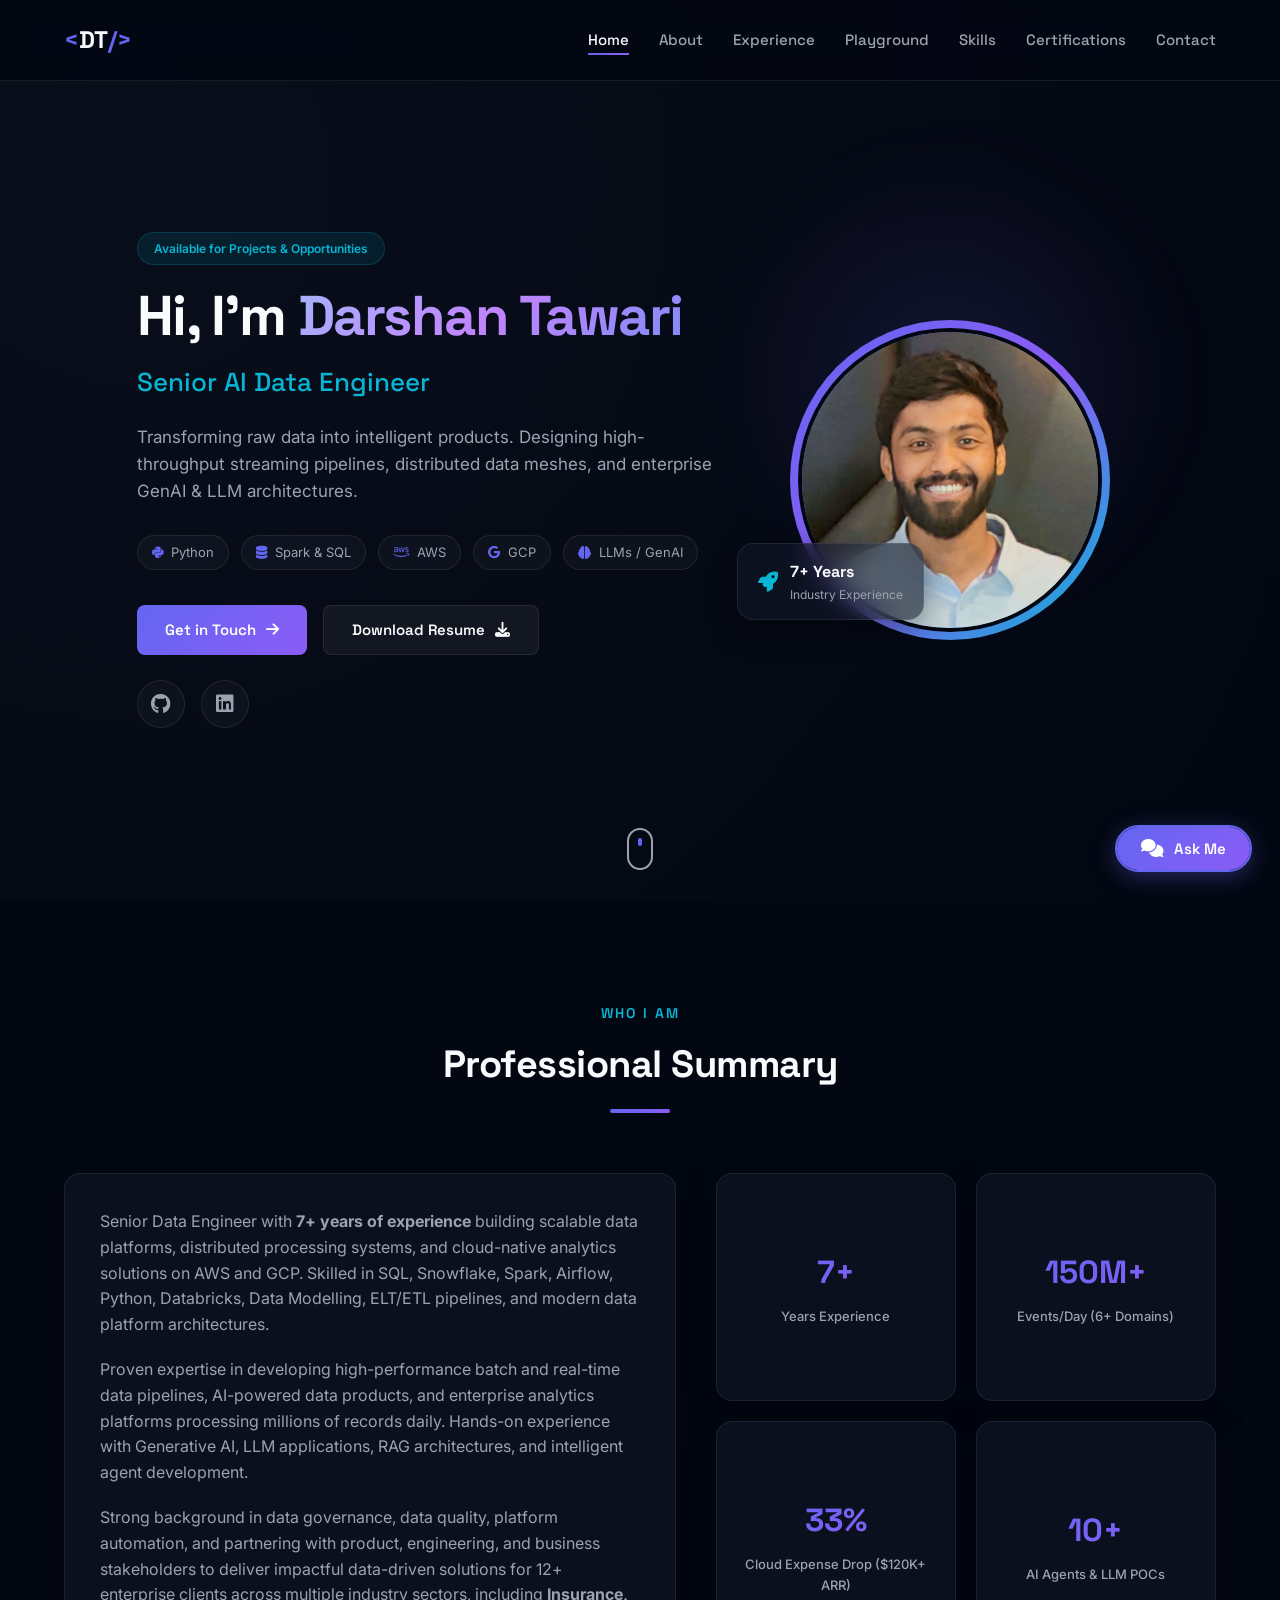
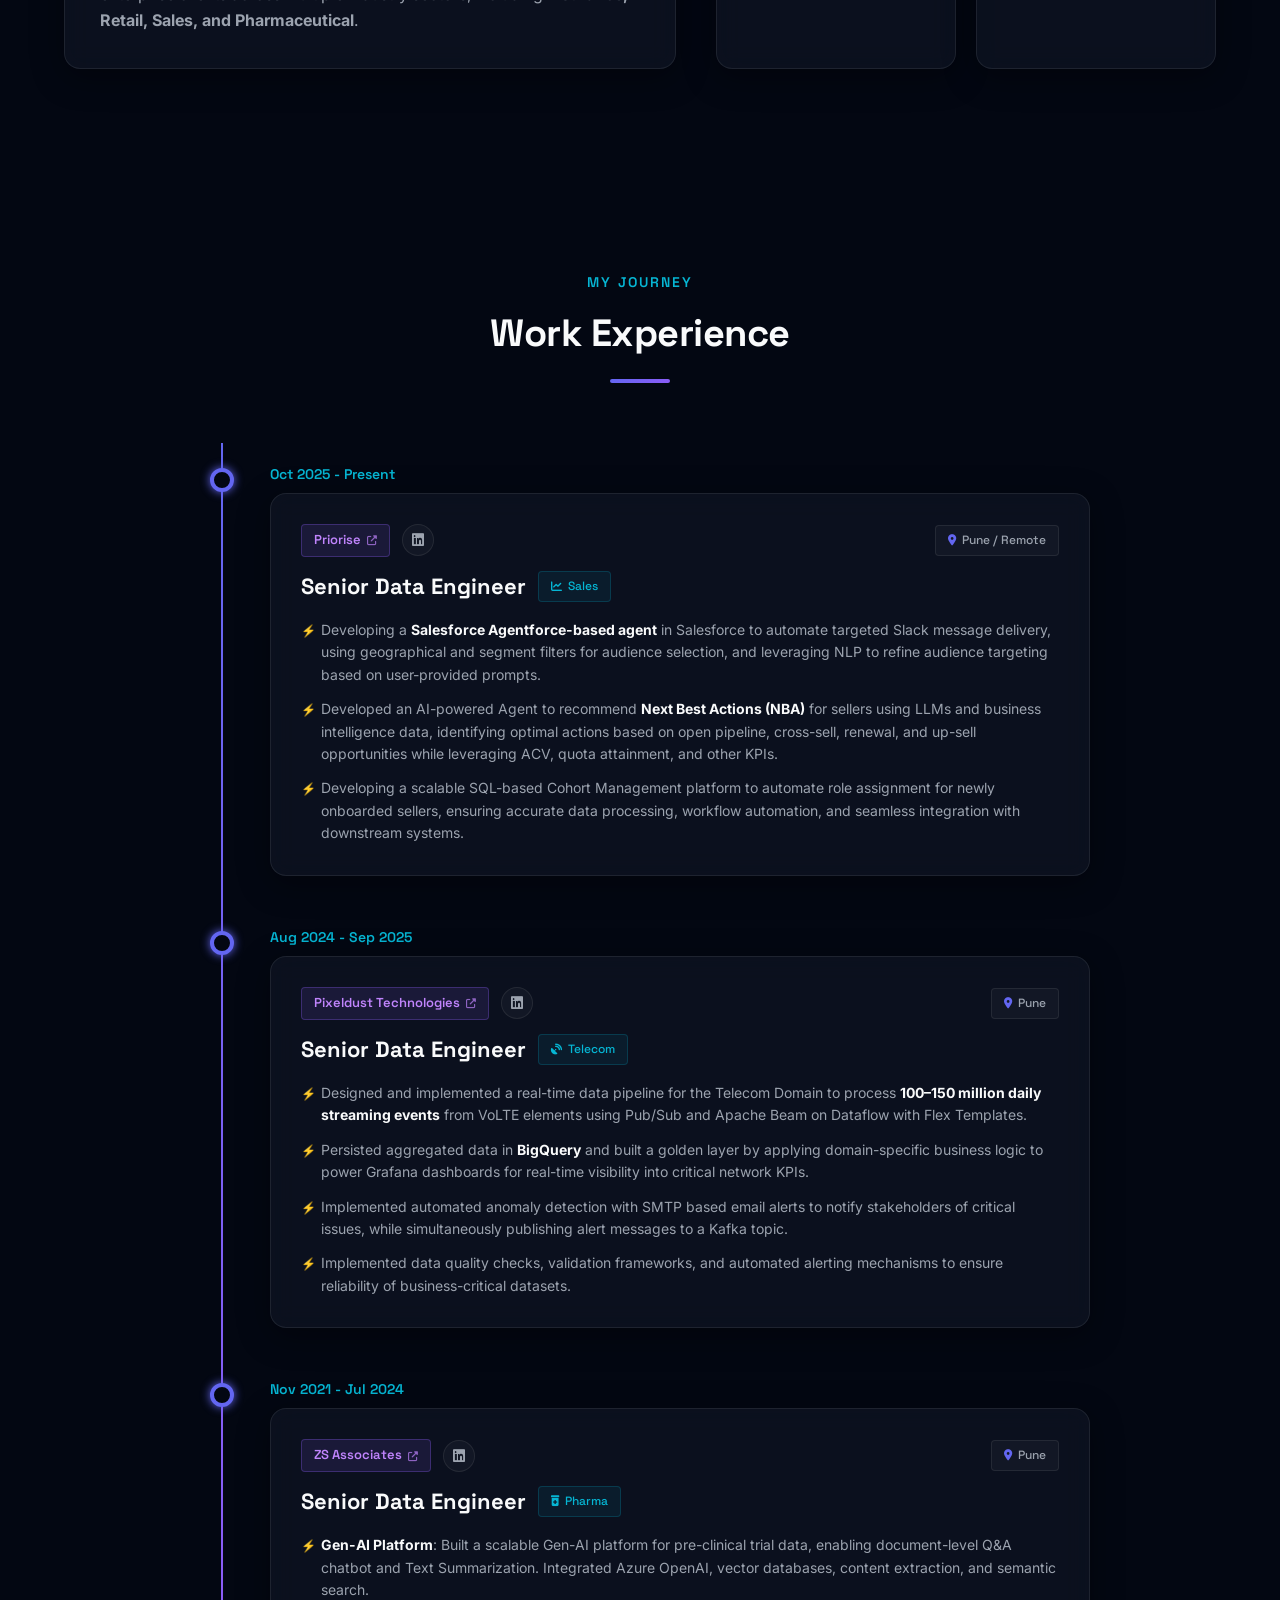
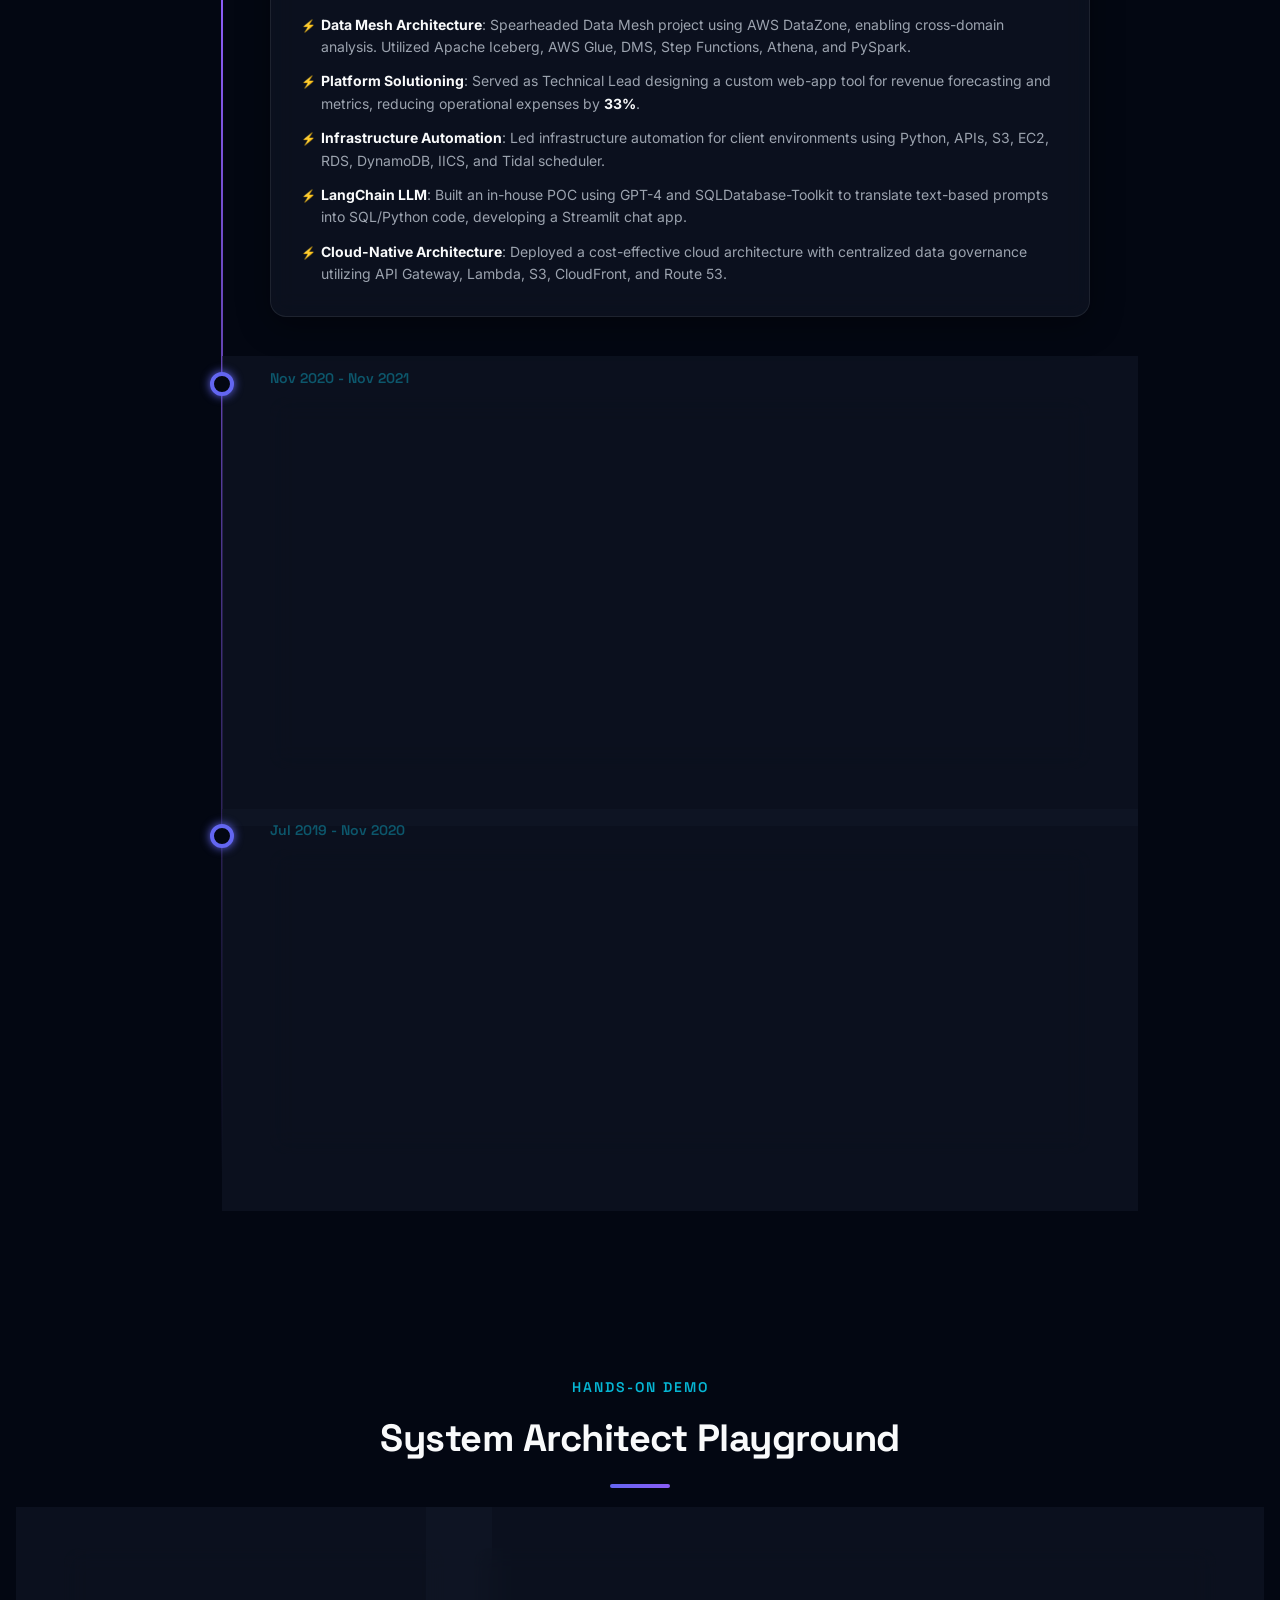
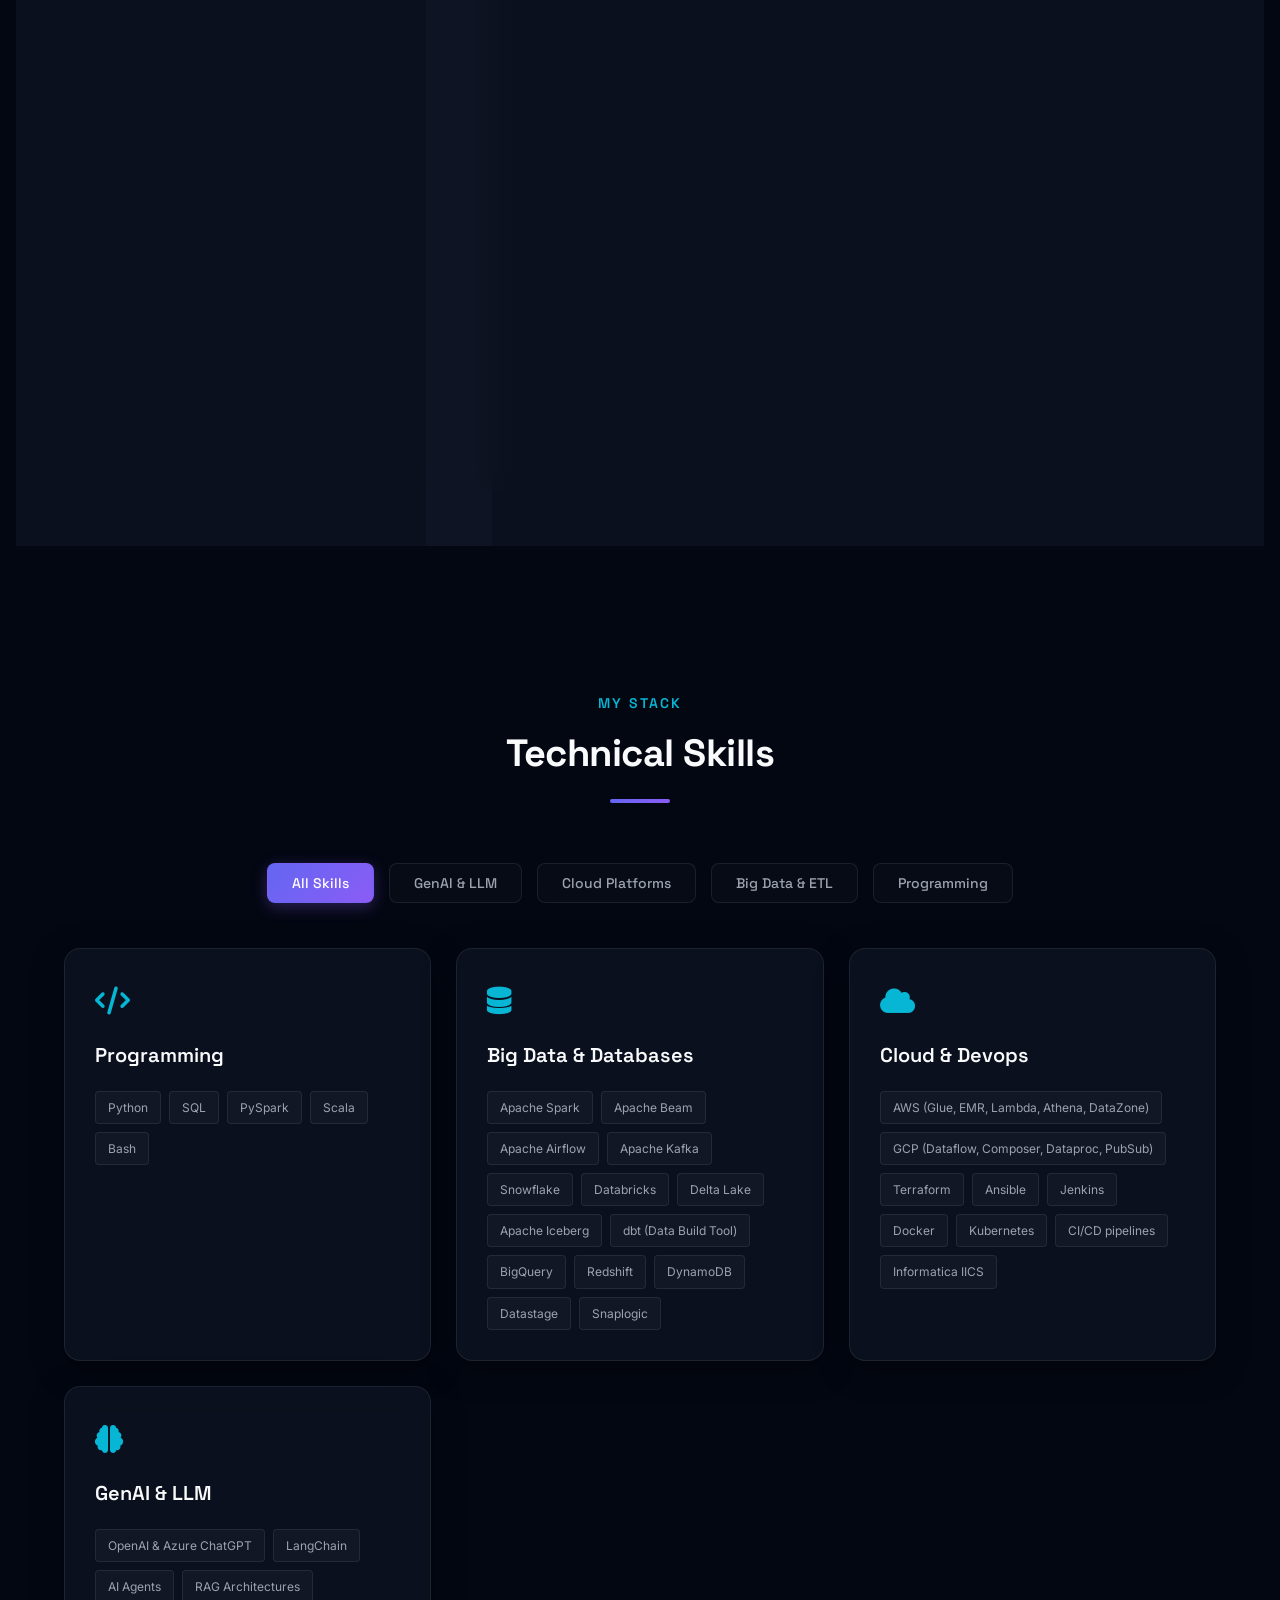
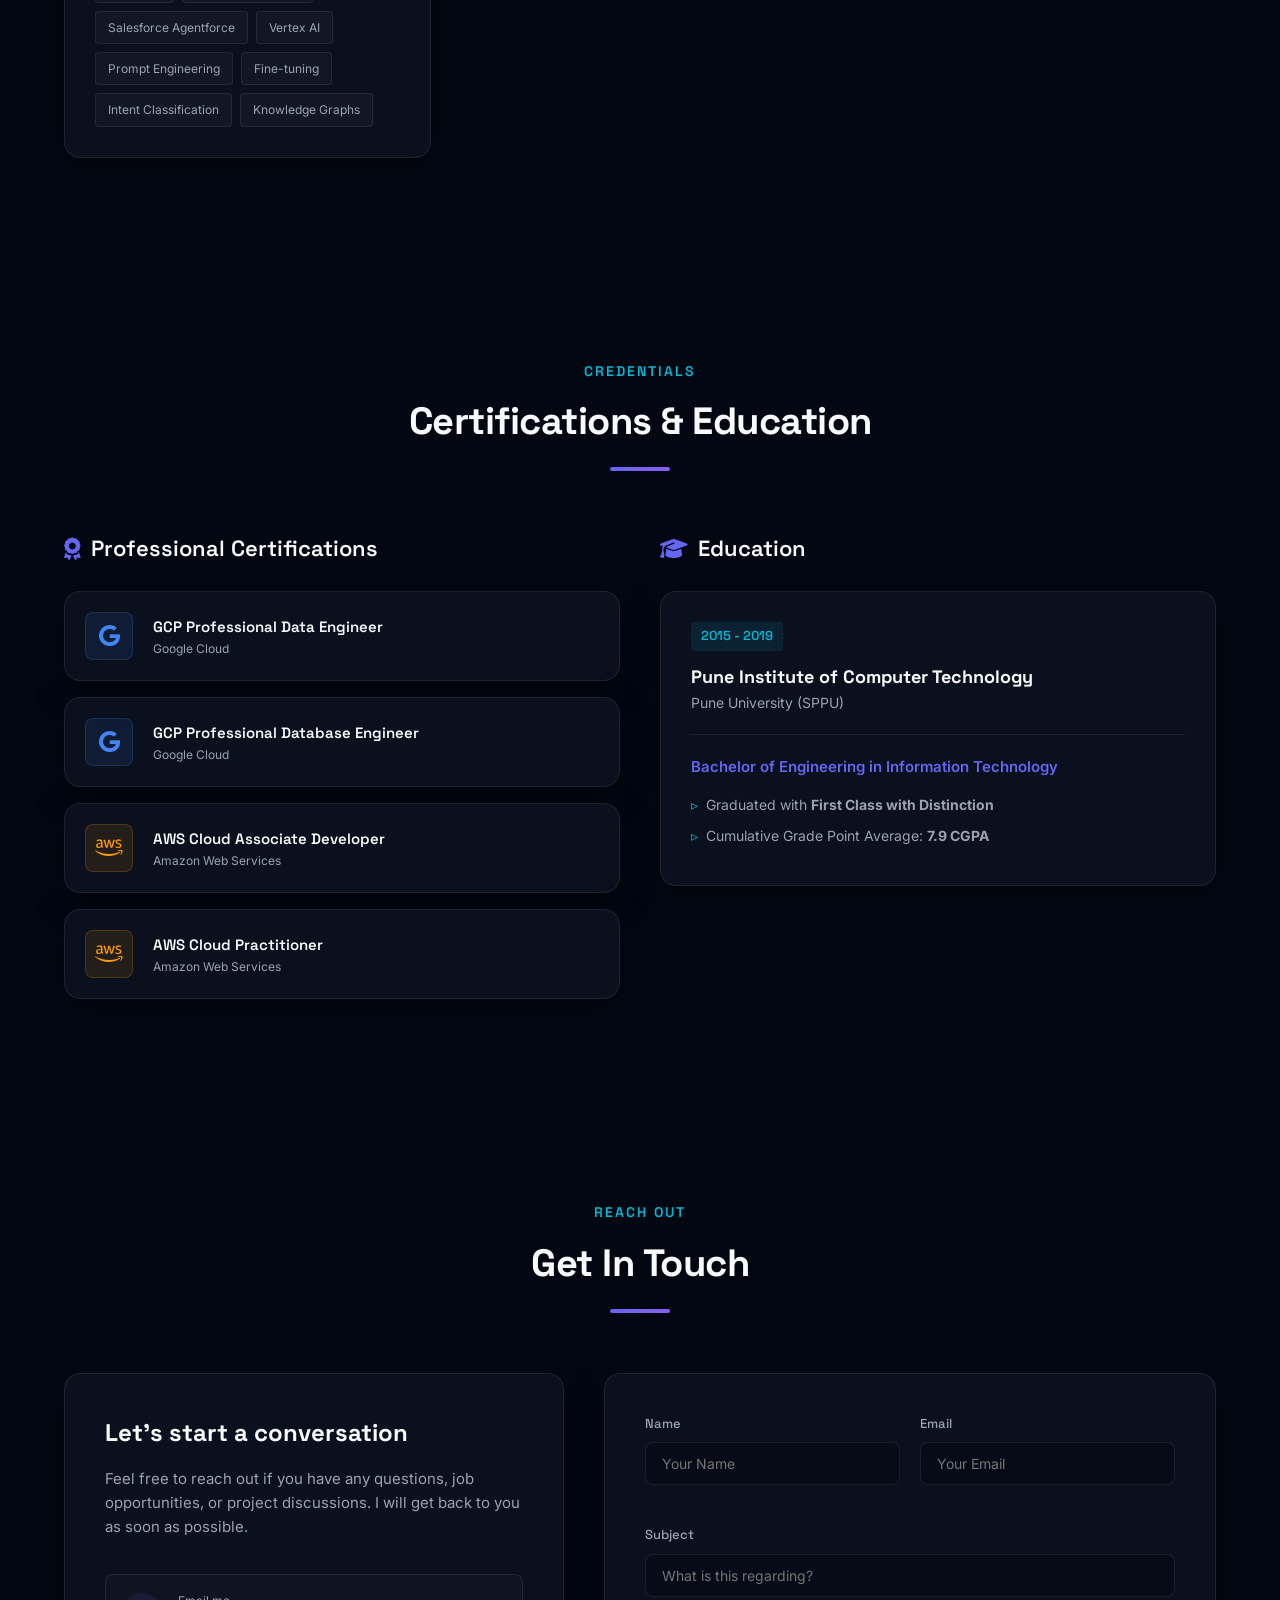
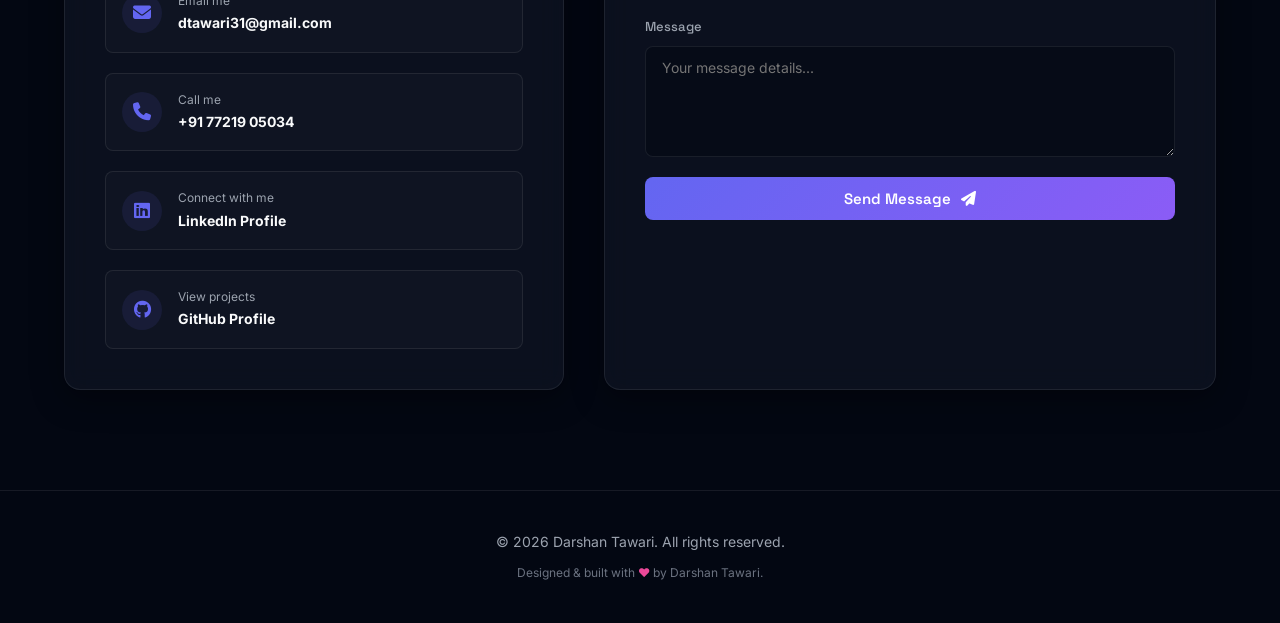
==== commit 328d5f7d: "feat: Deploy System Architect Playground and update experience stats to main branch" ====
--- a/preview/index.html
+++ b/preview/index.html
@@ -110,7 +110,7 @@
                         Proven expertise in developing high-performance batch and real-time data pipelines, AI-powered data products, and enterprise analytics platforms processing millions of records daily. Hands-on experience with Generative AI, LLM applications, RAG architectures, and intelligent agent development.
                     </p>
                     <p>
-                        Strong background in data governance, data quality, platform automation, and partnering with product, engineering, and business stakeholders to deliver impactful data-driven solutions across multiple industry sectors, including <strong>Insurance, Retail, Sales, and Pharmaceutical</strong>.
+                        Strong background in data governance, data quality, platform automation, and partnering with product, engineering, and business stakeholders to deliver impactful data-driven solutions for 12+ enterprise clients across multiple industry sectors, including <strong>Insurance, Retail, Sales, and Pharmaceutical</strong>.
                     </p>
                 </div>
                 
@@ -121,11 +121,11 @@
                     </div>
                     <div class="stat-card glass-card">
                         <h3>150M+</h3>
-                        <p>Daily Streaming Events</p>
+                        <p>Events/Day (6+ Domains)</p>
                     </div>
                     <div class="stat-card glass-card">
                         <h3>33%</h3>
-                        <p>Cloud Expense Reduction</p>
+                        <p>Cloud Expense Drop ($120K+ ARR)</p>
                     </div>
                     <div class="stat-card glass-card">
                         <h3>10+</h3>
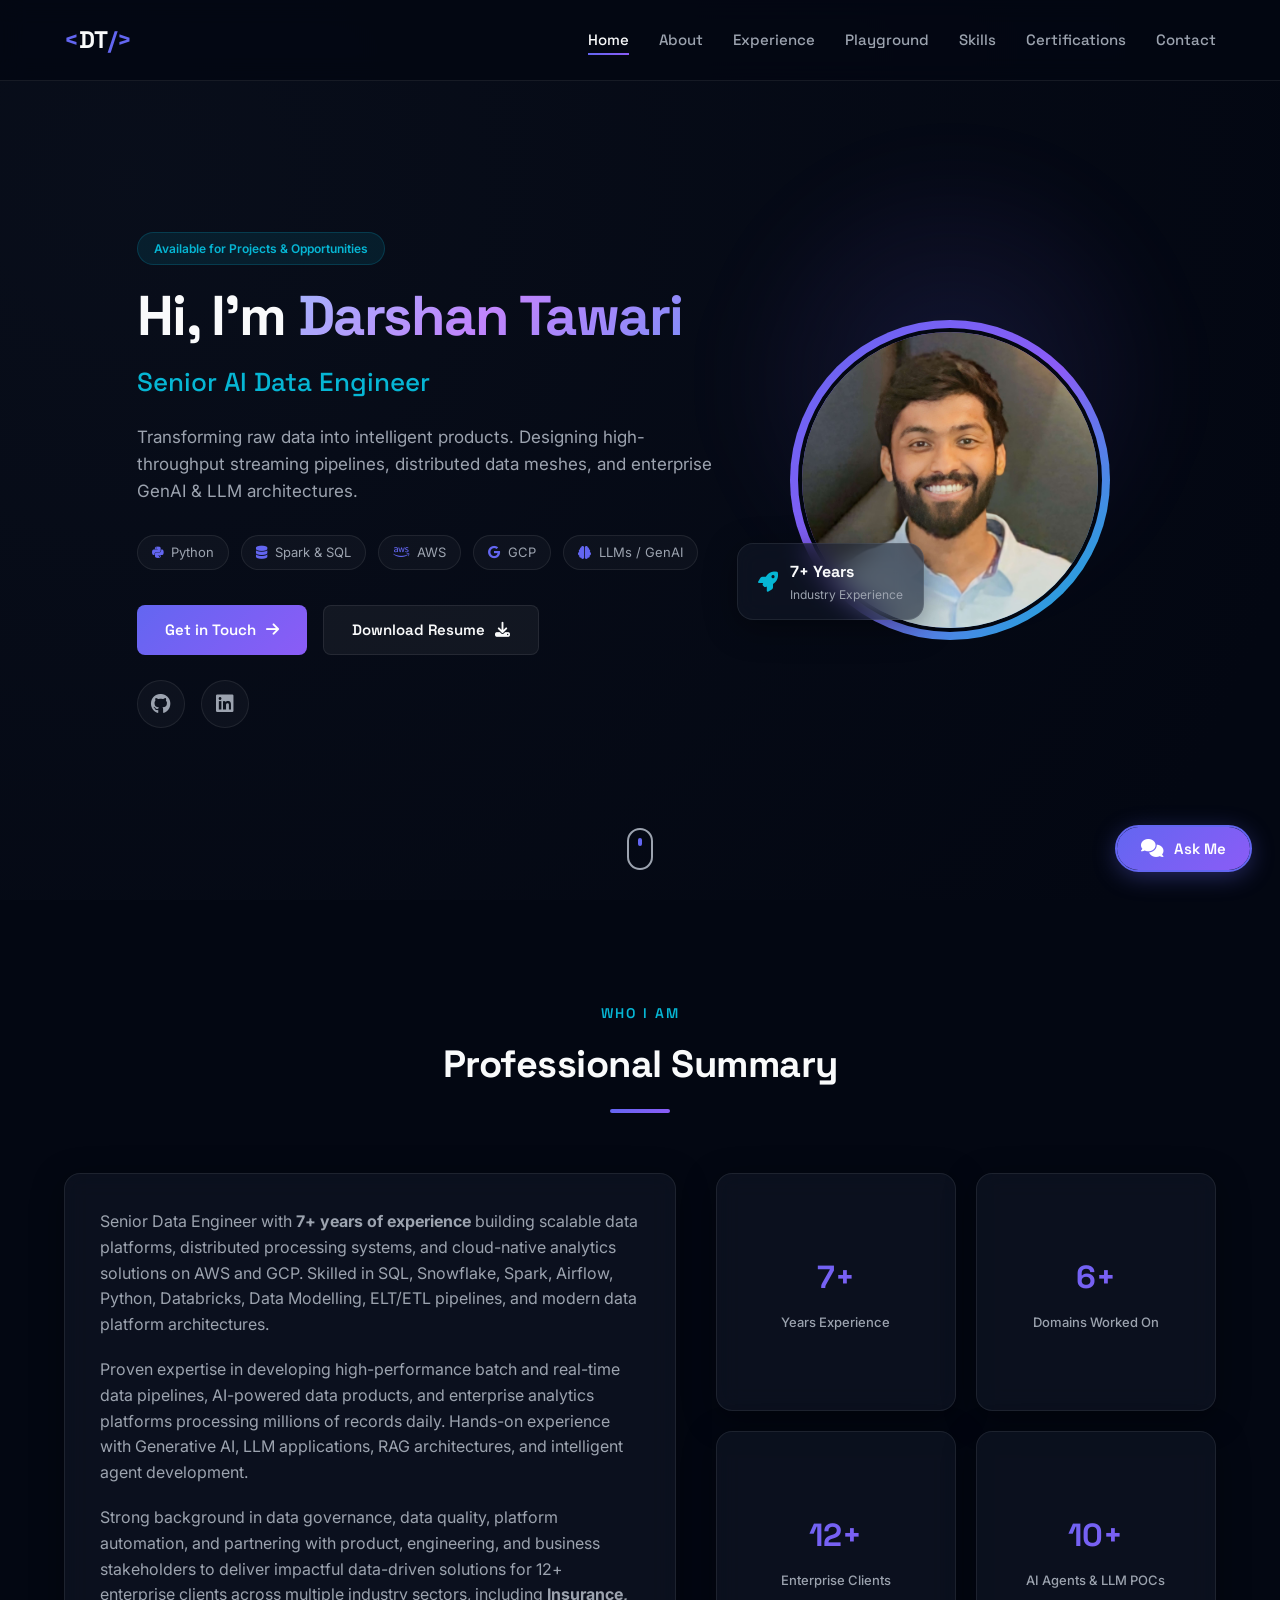
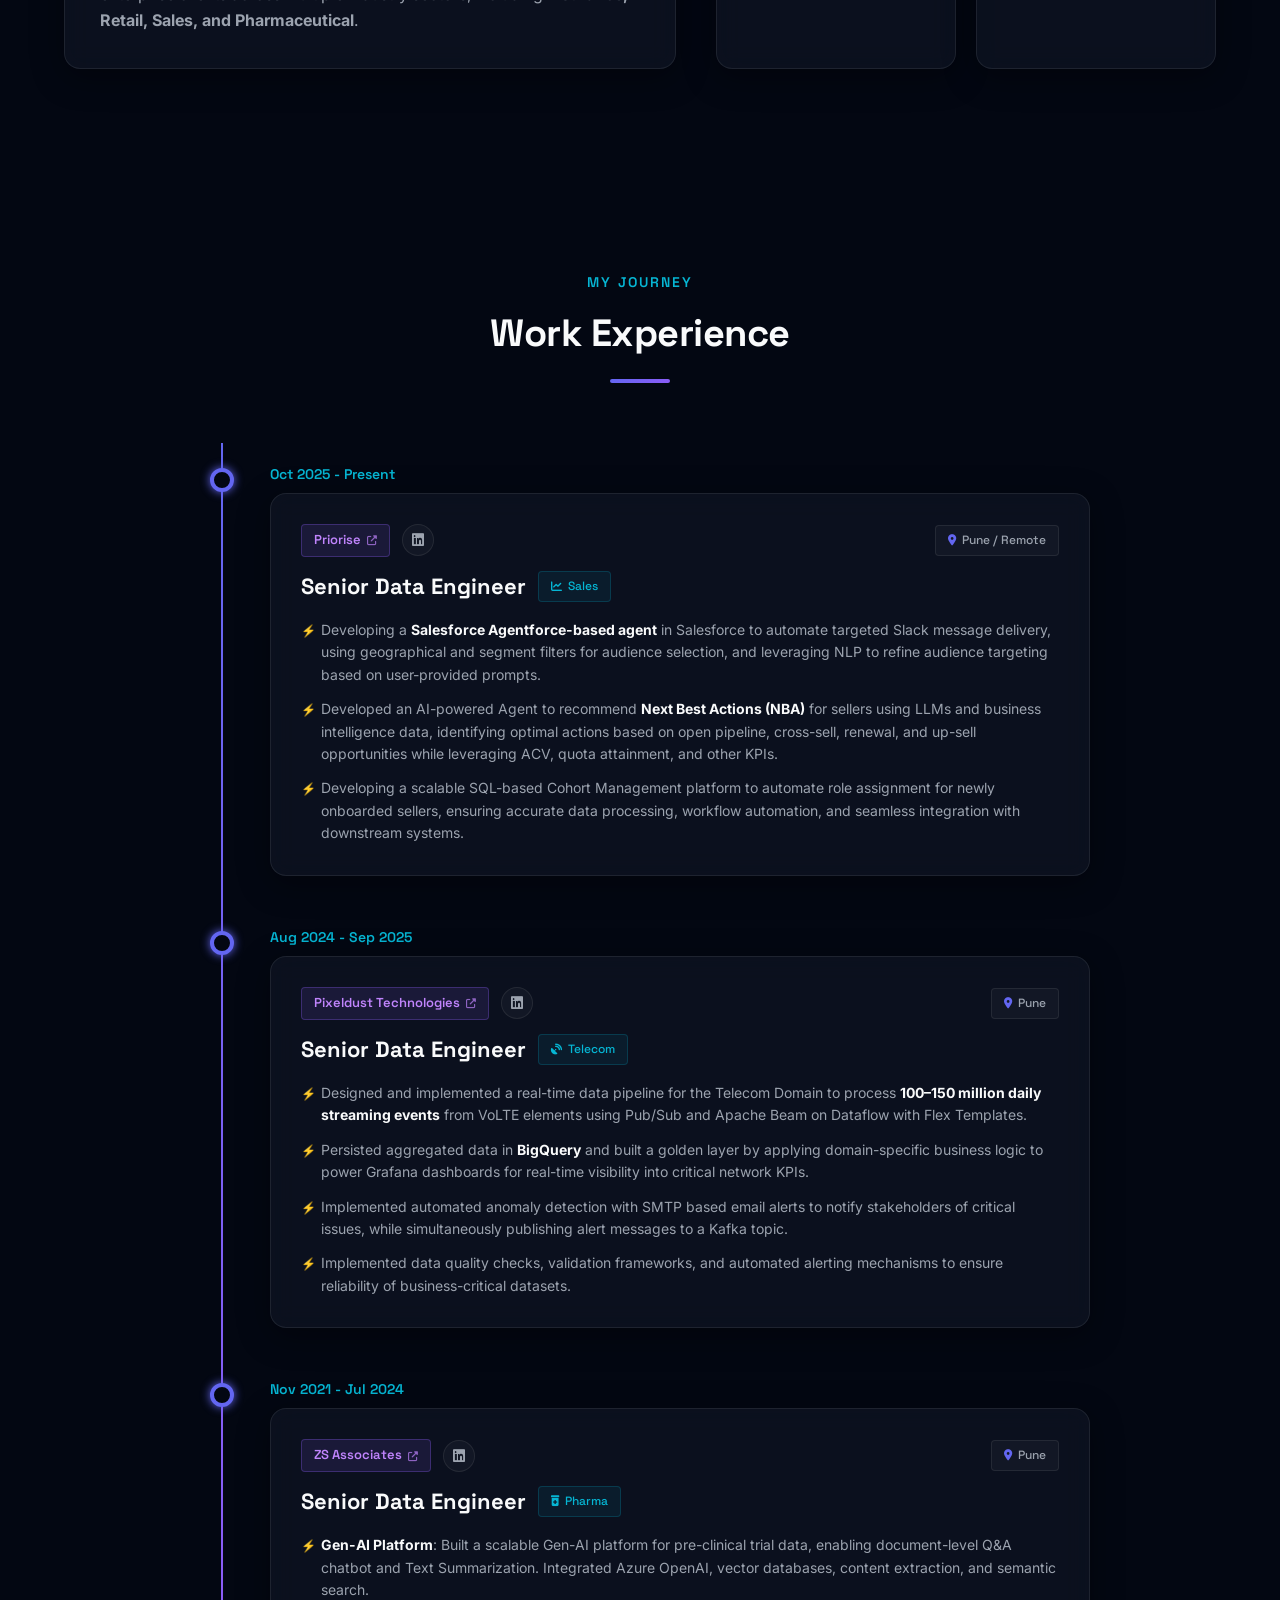
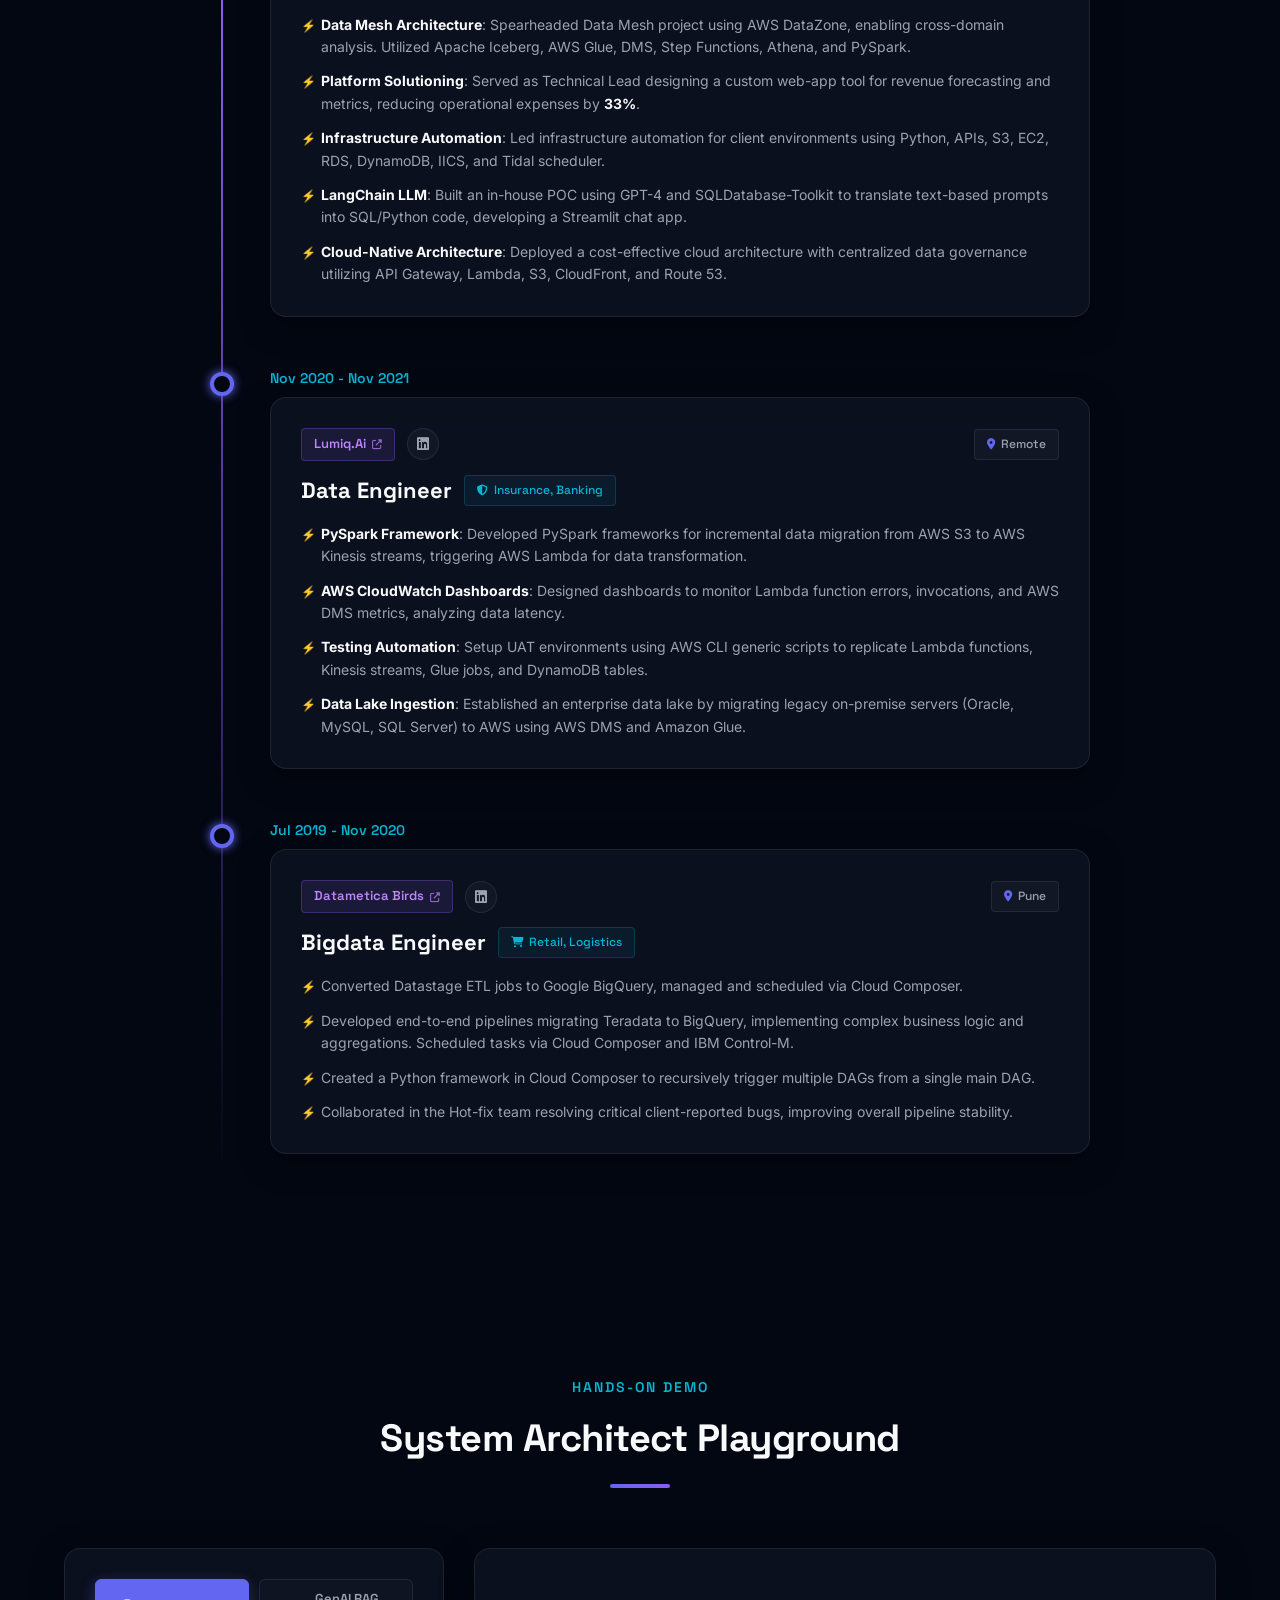
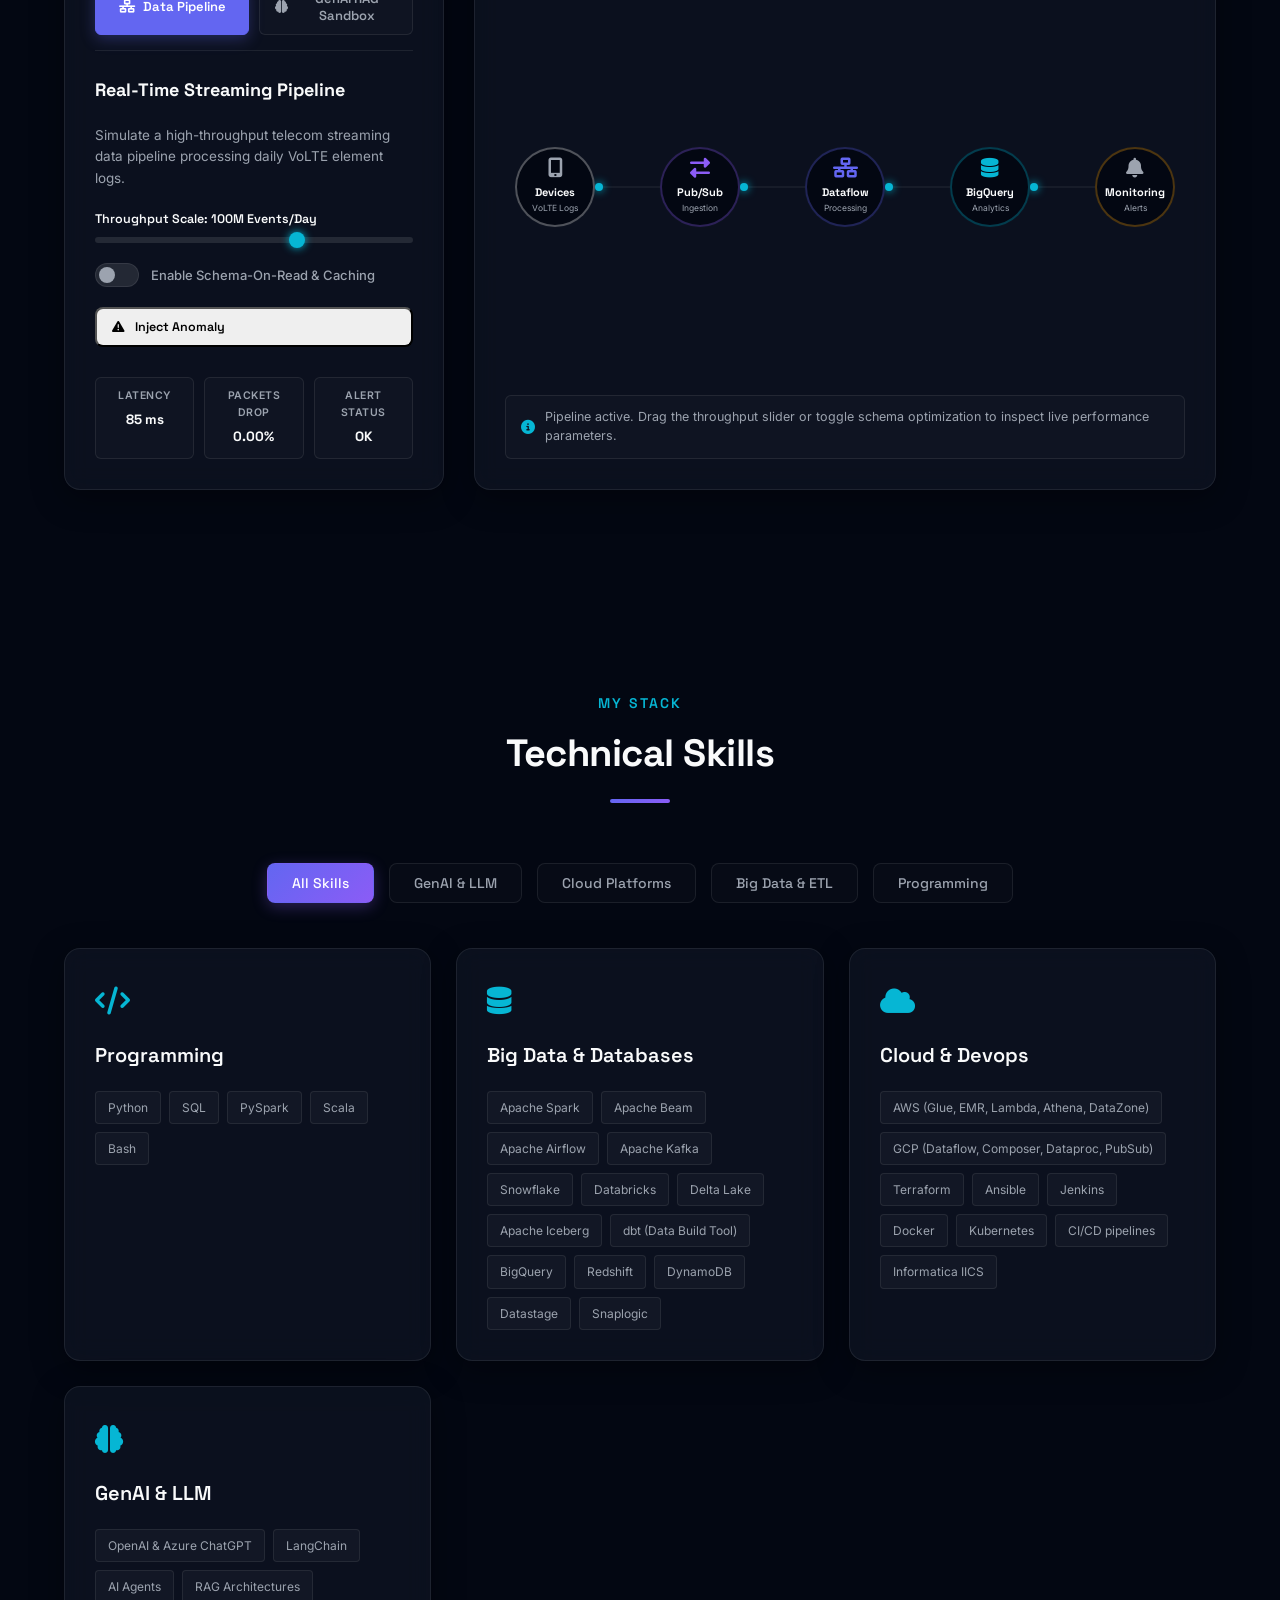
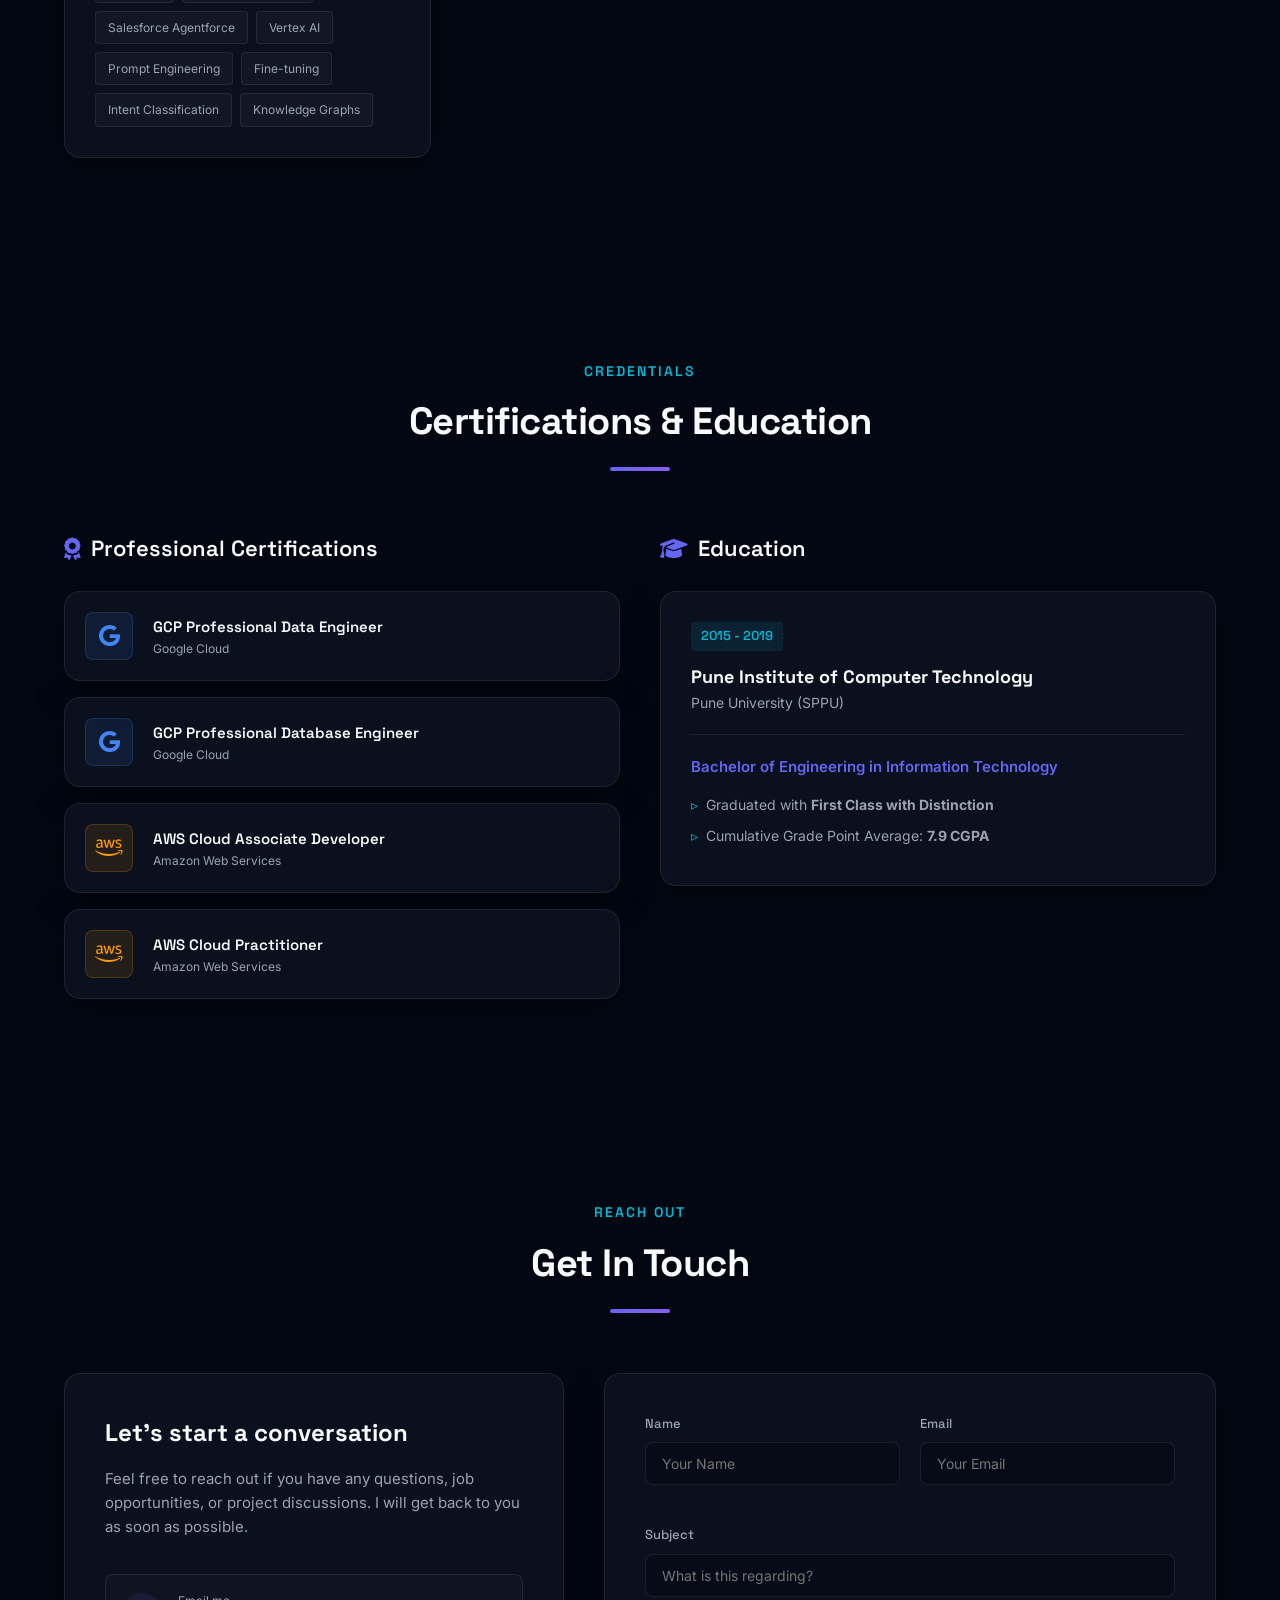
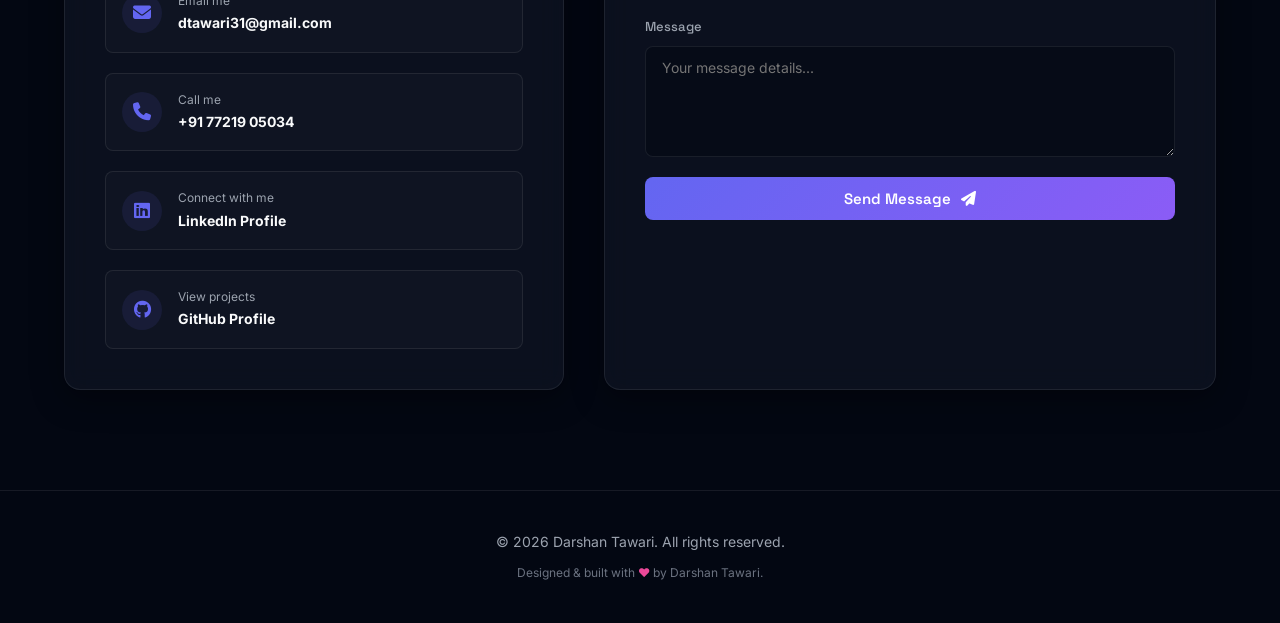
==== commit 4ebf664e: "feat: Restructure profile stats grid tiles on main branch" ====
--- a/preview/index.html
+++ b/preview/index.html
@@ -120,12 +120,12 @@
                         <p>Years Experience</p>
                     </div>
                     <div class="stat-card glass-card">
-                        <h3>150M+</h3>
-                        <p>Events/Day (6+ Domains)</p>
+                        <h3>6+</h3>
+                        <p>Domains Worked On</p>
                     </div>
                     <div class="stat-card glass-card">
-                        <h3>33%</h3>
-                        <p>Cloud Expense Drop ($120K+ ARR)</p>
+                        <h3>12+</h3>
+                        <p>Enterprise Clients</p>
                     </div>
                     <div class="stat-card glass-card">
                         <h3>10+</h3>
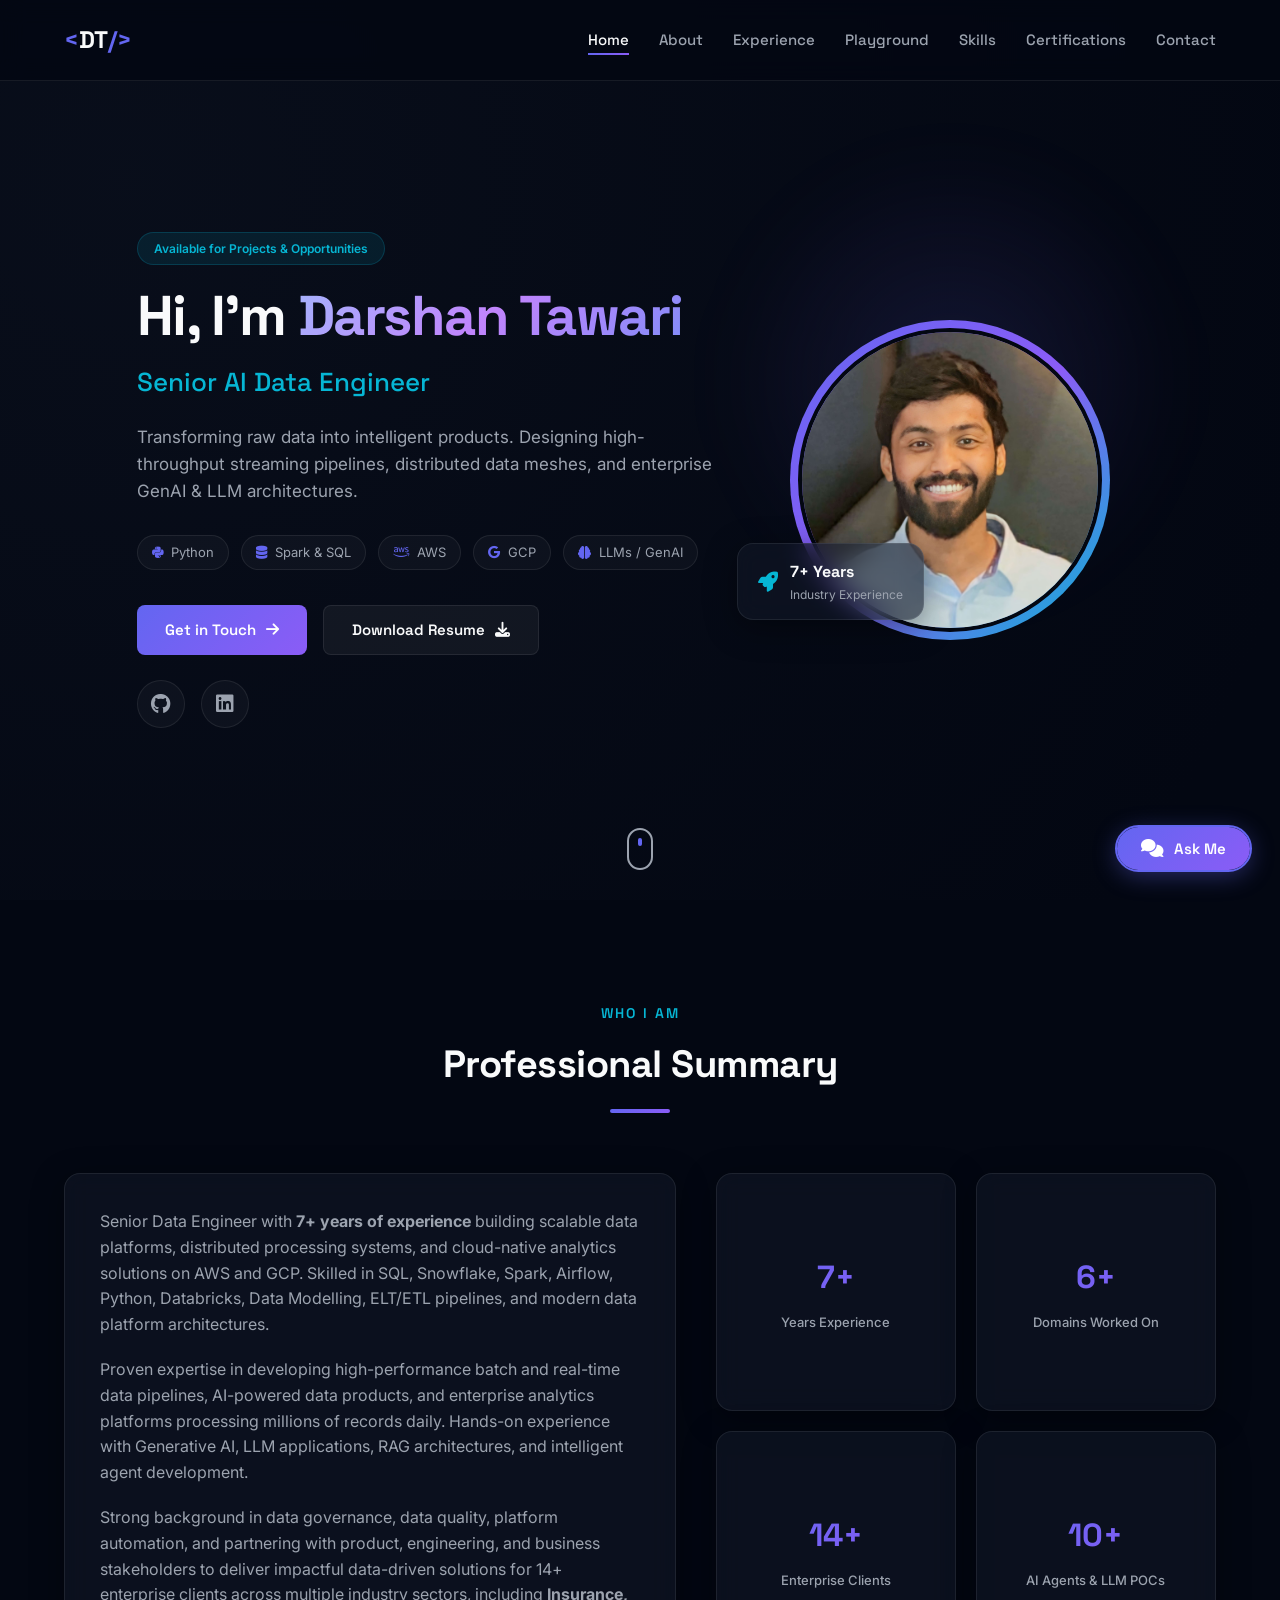
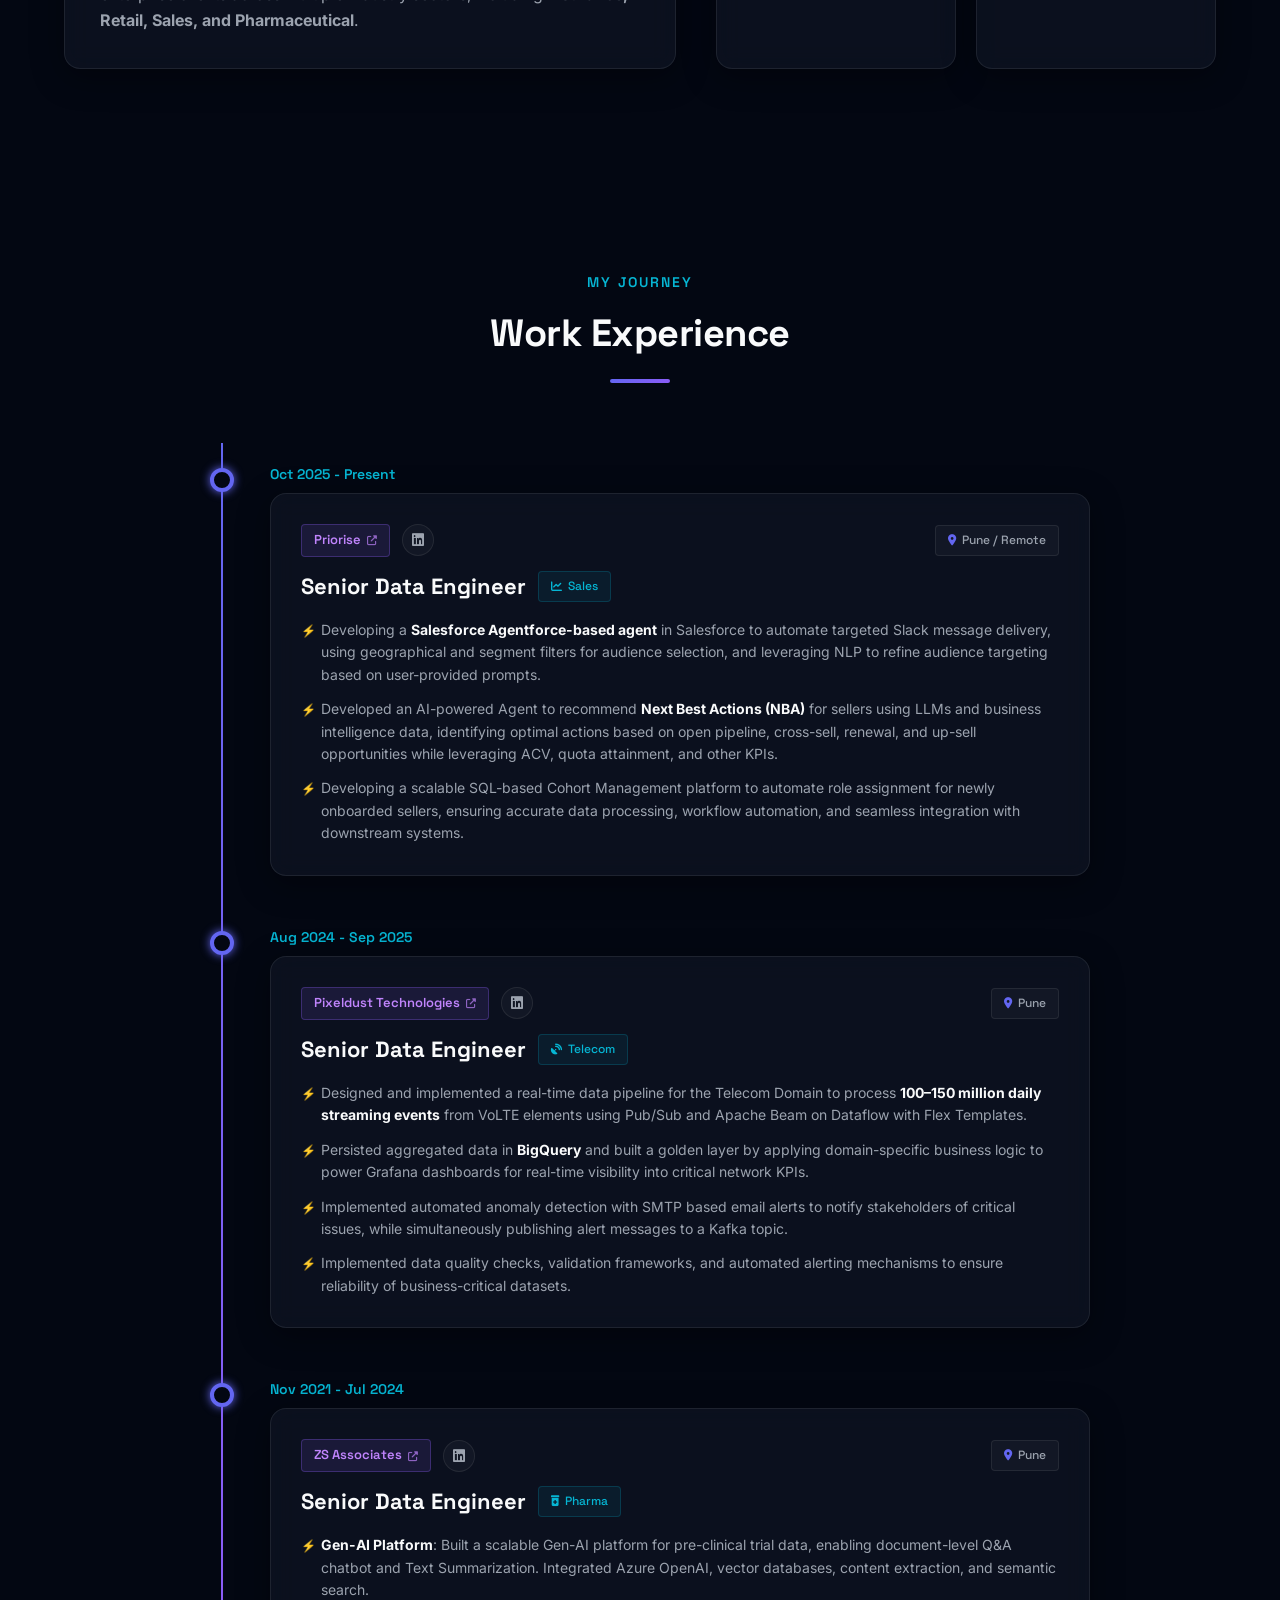
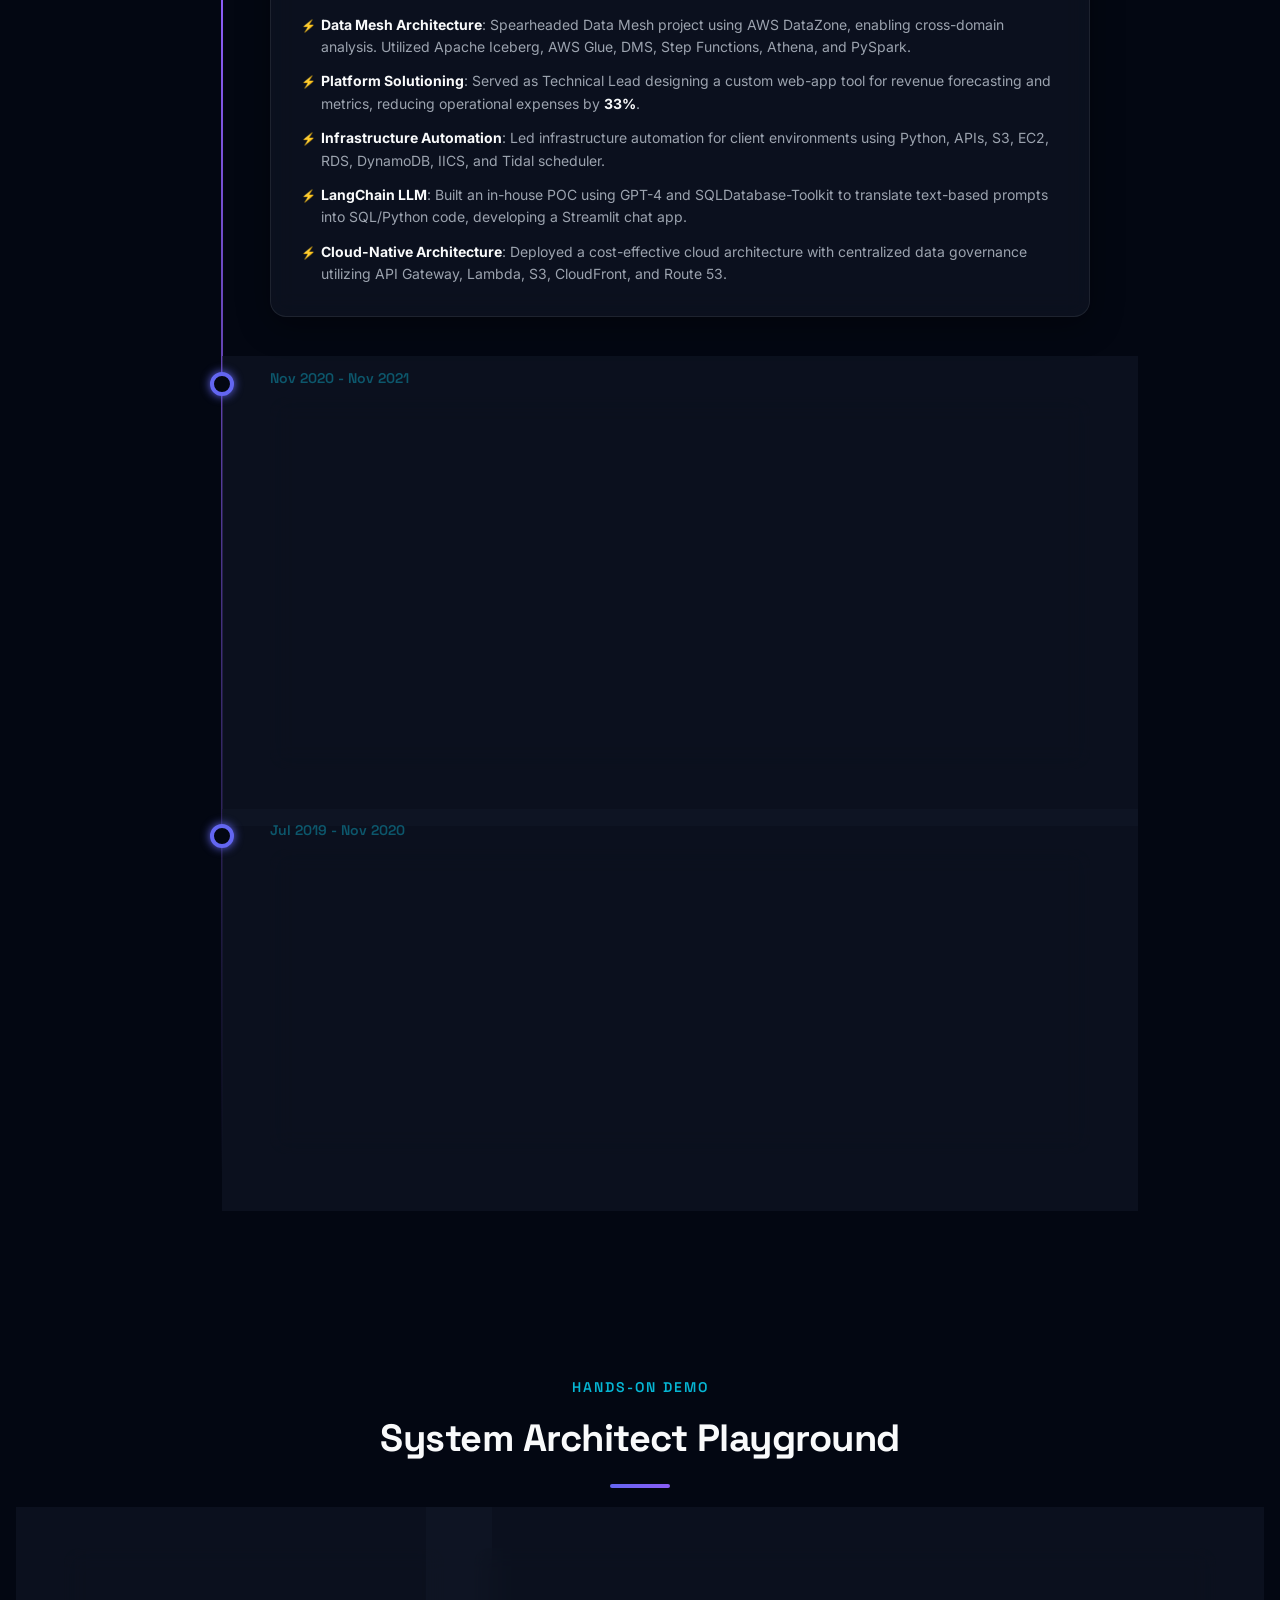
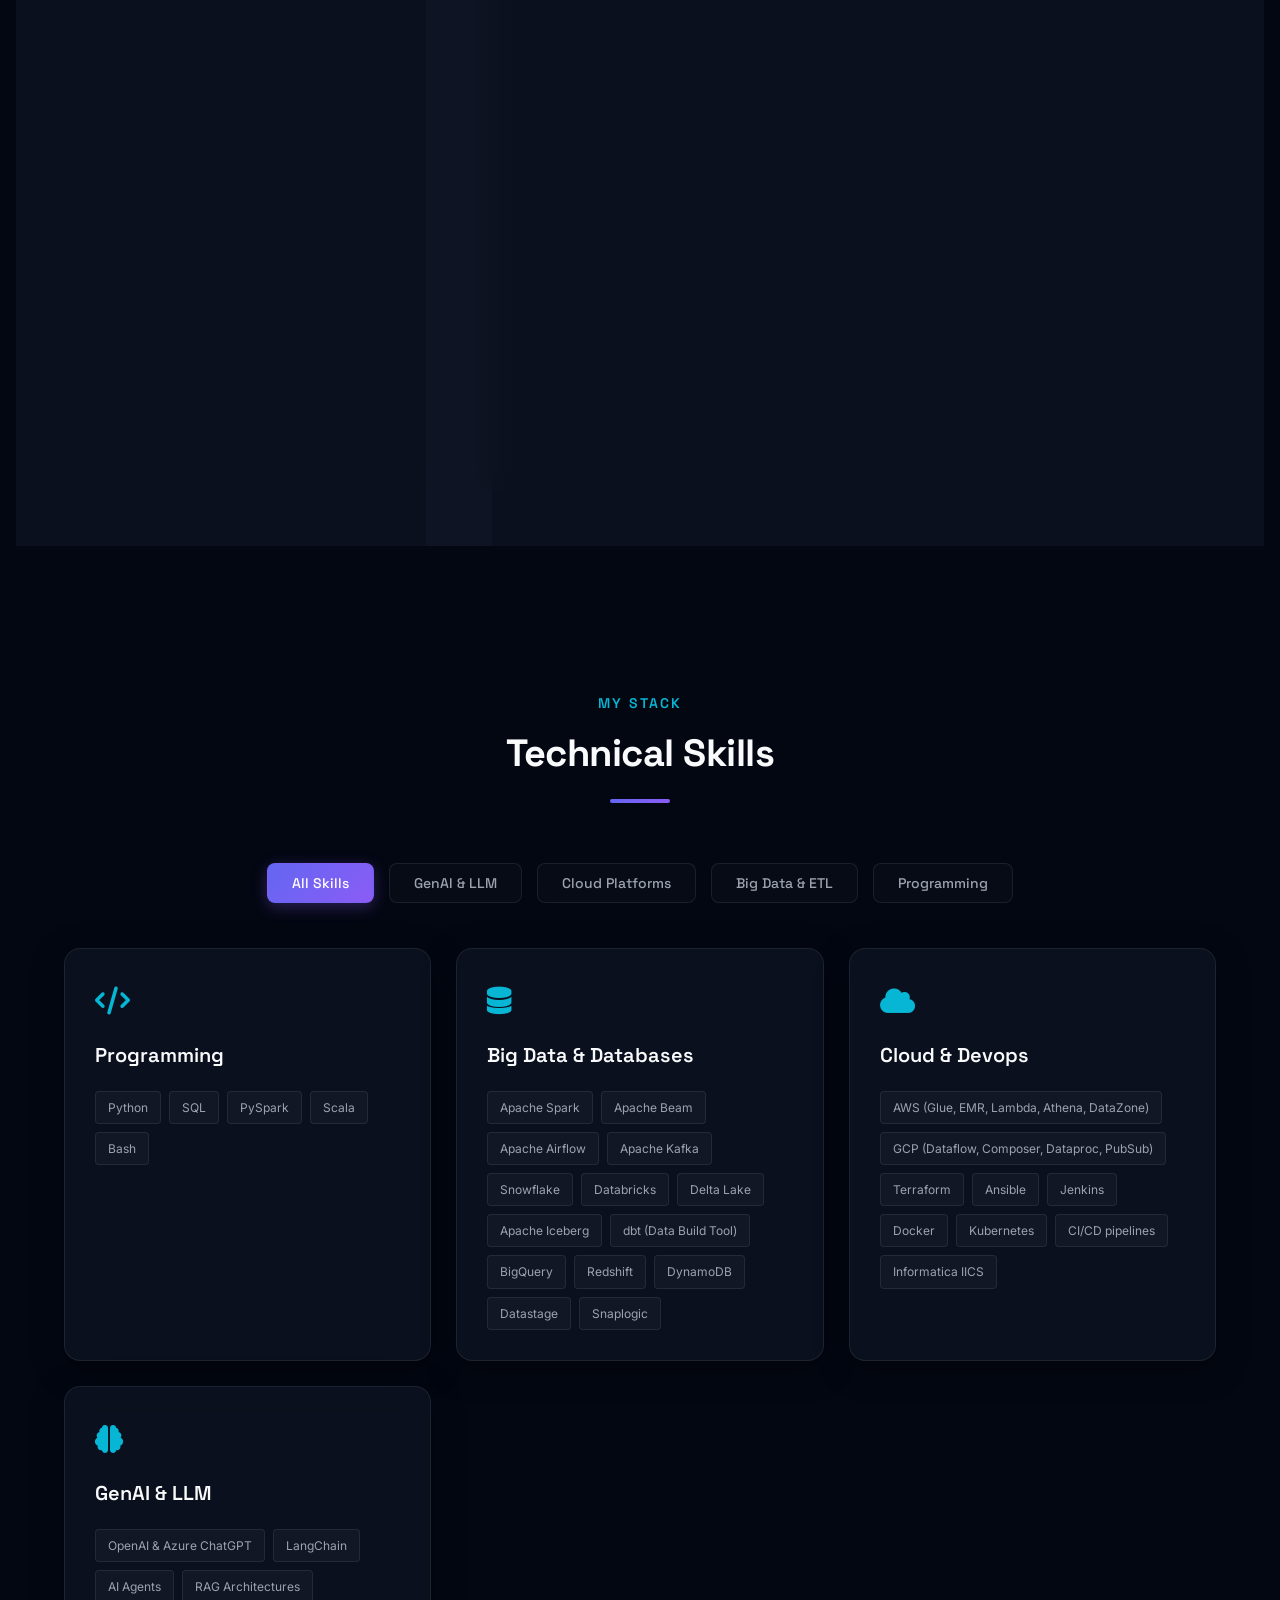
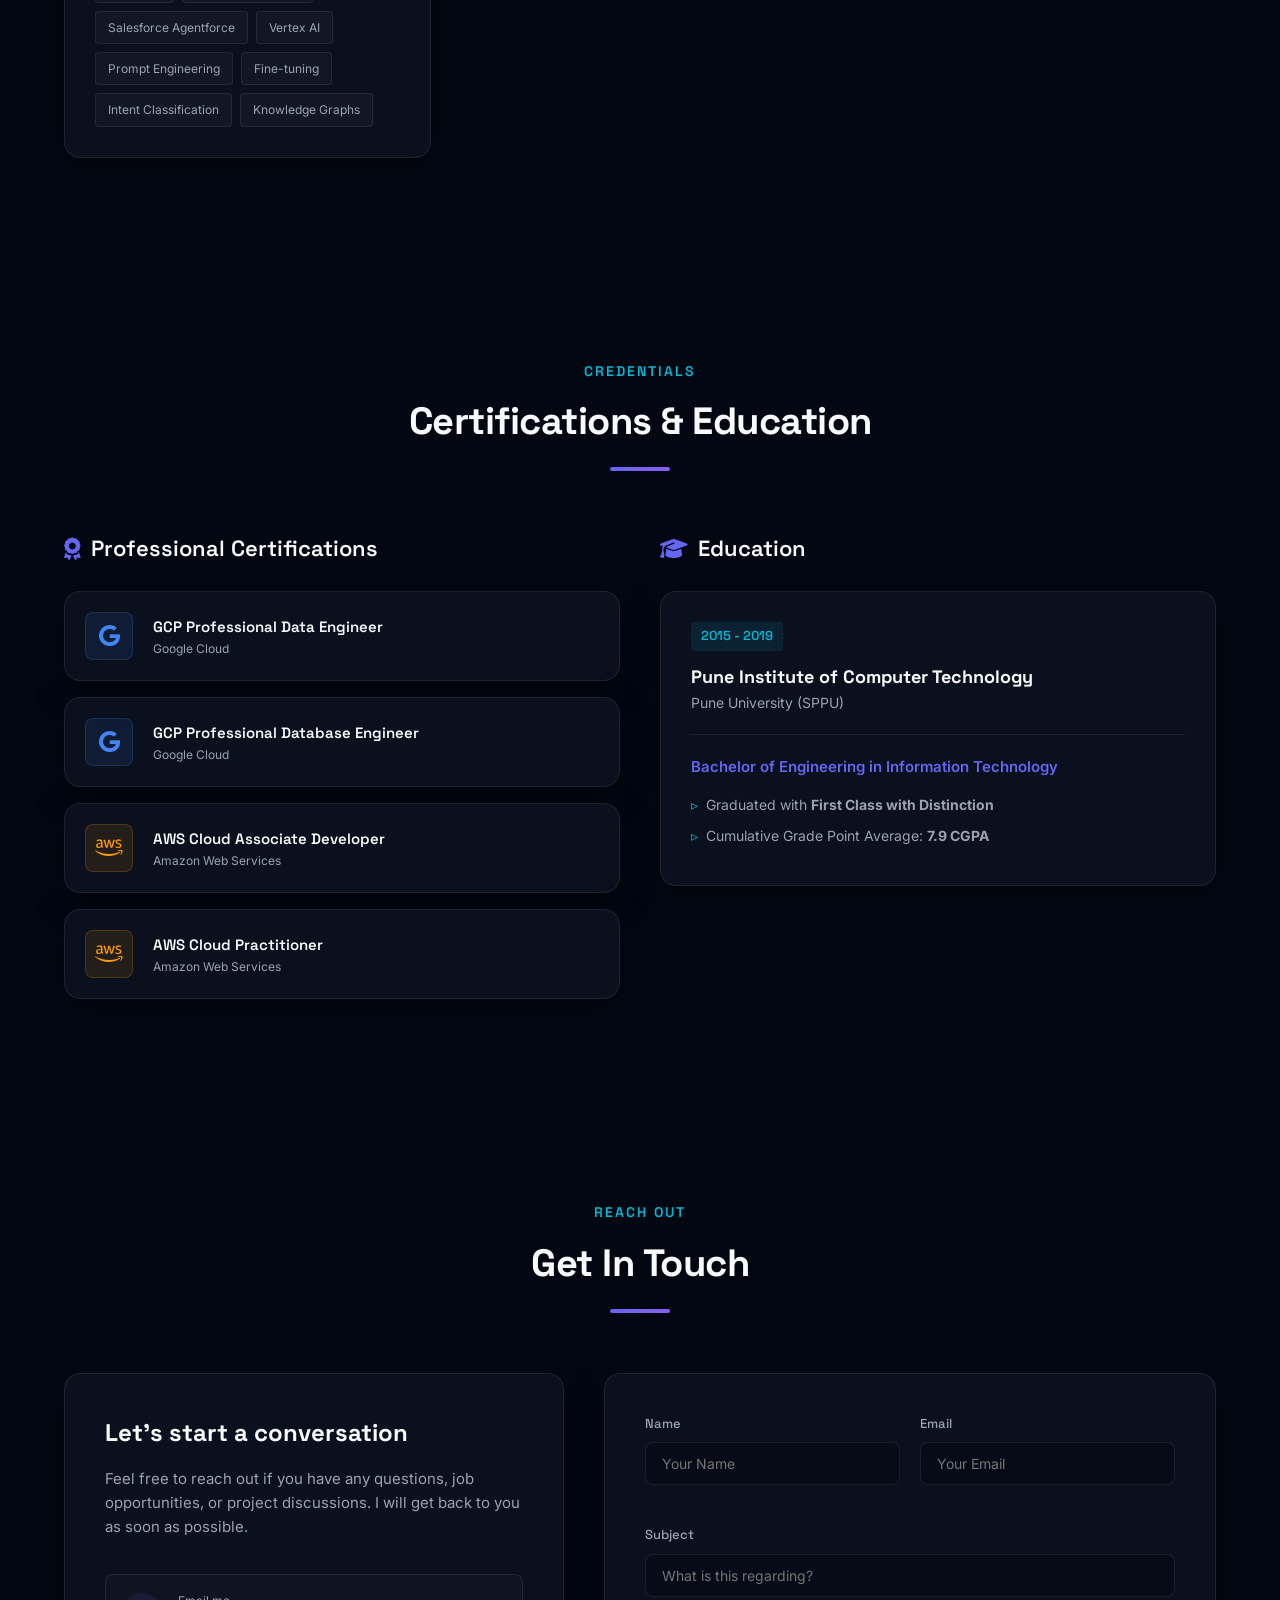
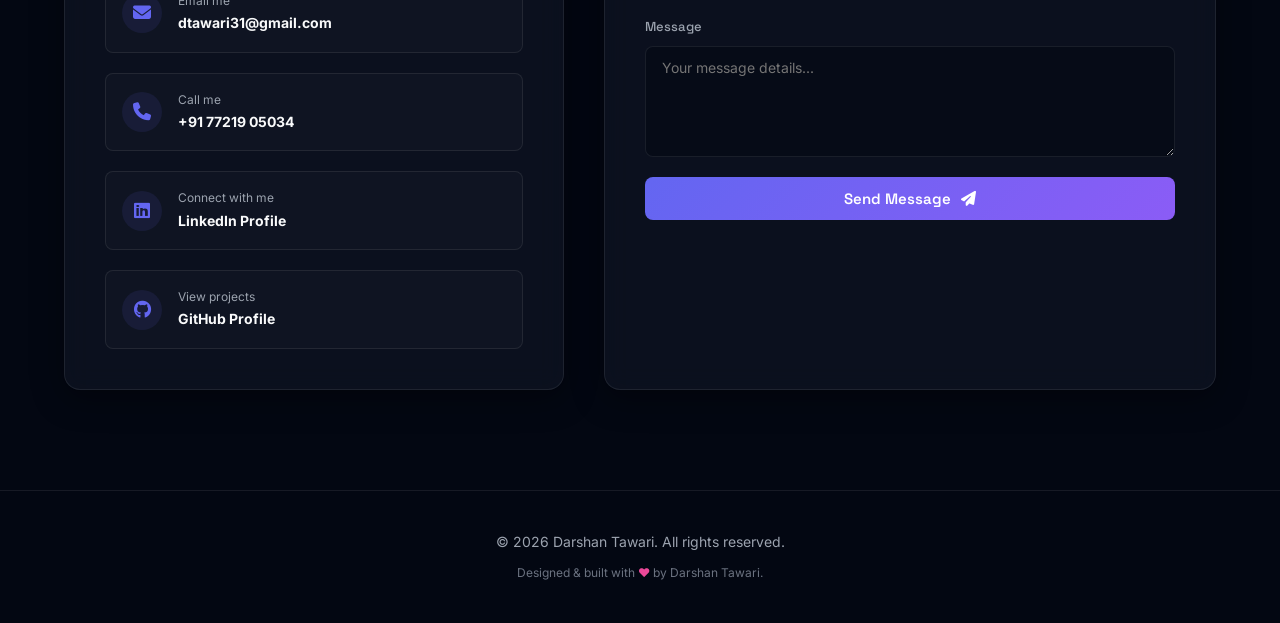
==== commit d0159496: "feat: Increase enterprise clients count to 14+" ====
--- a/preview/index.html
+++ b/preview/index.html
@@ -110,7 +110,7 @@
                         Proven expertise in developing high-performance batch and real-time data pipelines, AI-powered data products, and enterprise analytics platforms processing millions of records daily. Hands-on experience with Generative AI, LLM applications, RAG architectures, and intelligent agent development.
                     </p>
                     <p>
-                        Strong background in data governance, data quality, platform automation, and partnering with product, engineering, and business stakeholders to deliver impactful data-driven solutions for 12+ enterprise clients across multiple industry sectors, including <strong>Insurance, Retail, Sales, and Pharmaceutical</strong>.
+                        Strong background in data governance, data quality, platform automation, and partnering with product, engineering, and business stakeholders to deliver impactful data-driven solutions for 14+ enterprise clients across multiple industry sectors, including <strong>Insurance, Retail, Sales, and Pharmaceutical</strong>.
                     </p>
                 </div>
                 
@@ -124,7 +124,7 @@
                         <p>Domains Worked On</p>
                     </div>
                     <div class="stat-card glass-card">
-                        <h3>12+</h3>
+                        <h3>14+</h3>
                         <p>Enterprise Clients</p>
                     </div>
                     <div class="stat-card glass-card">
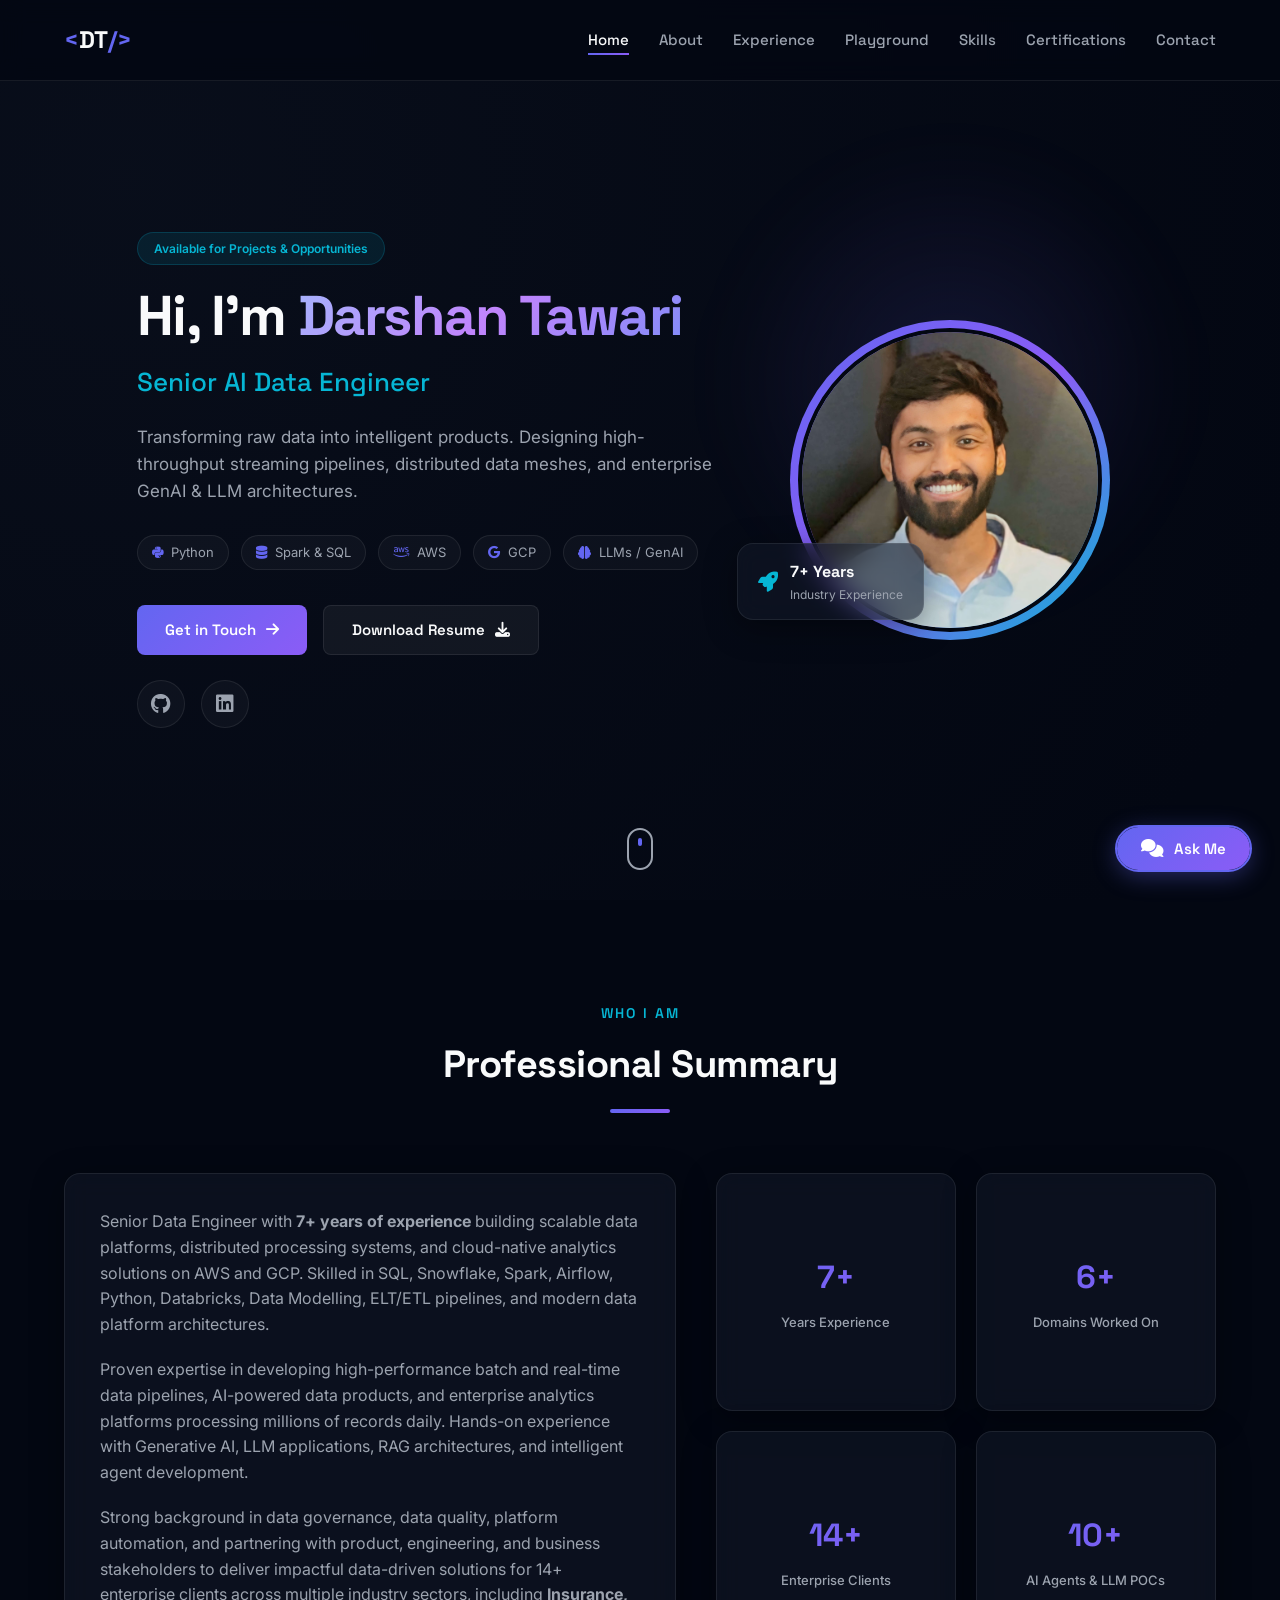
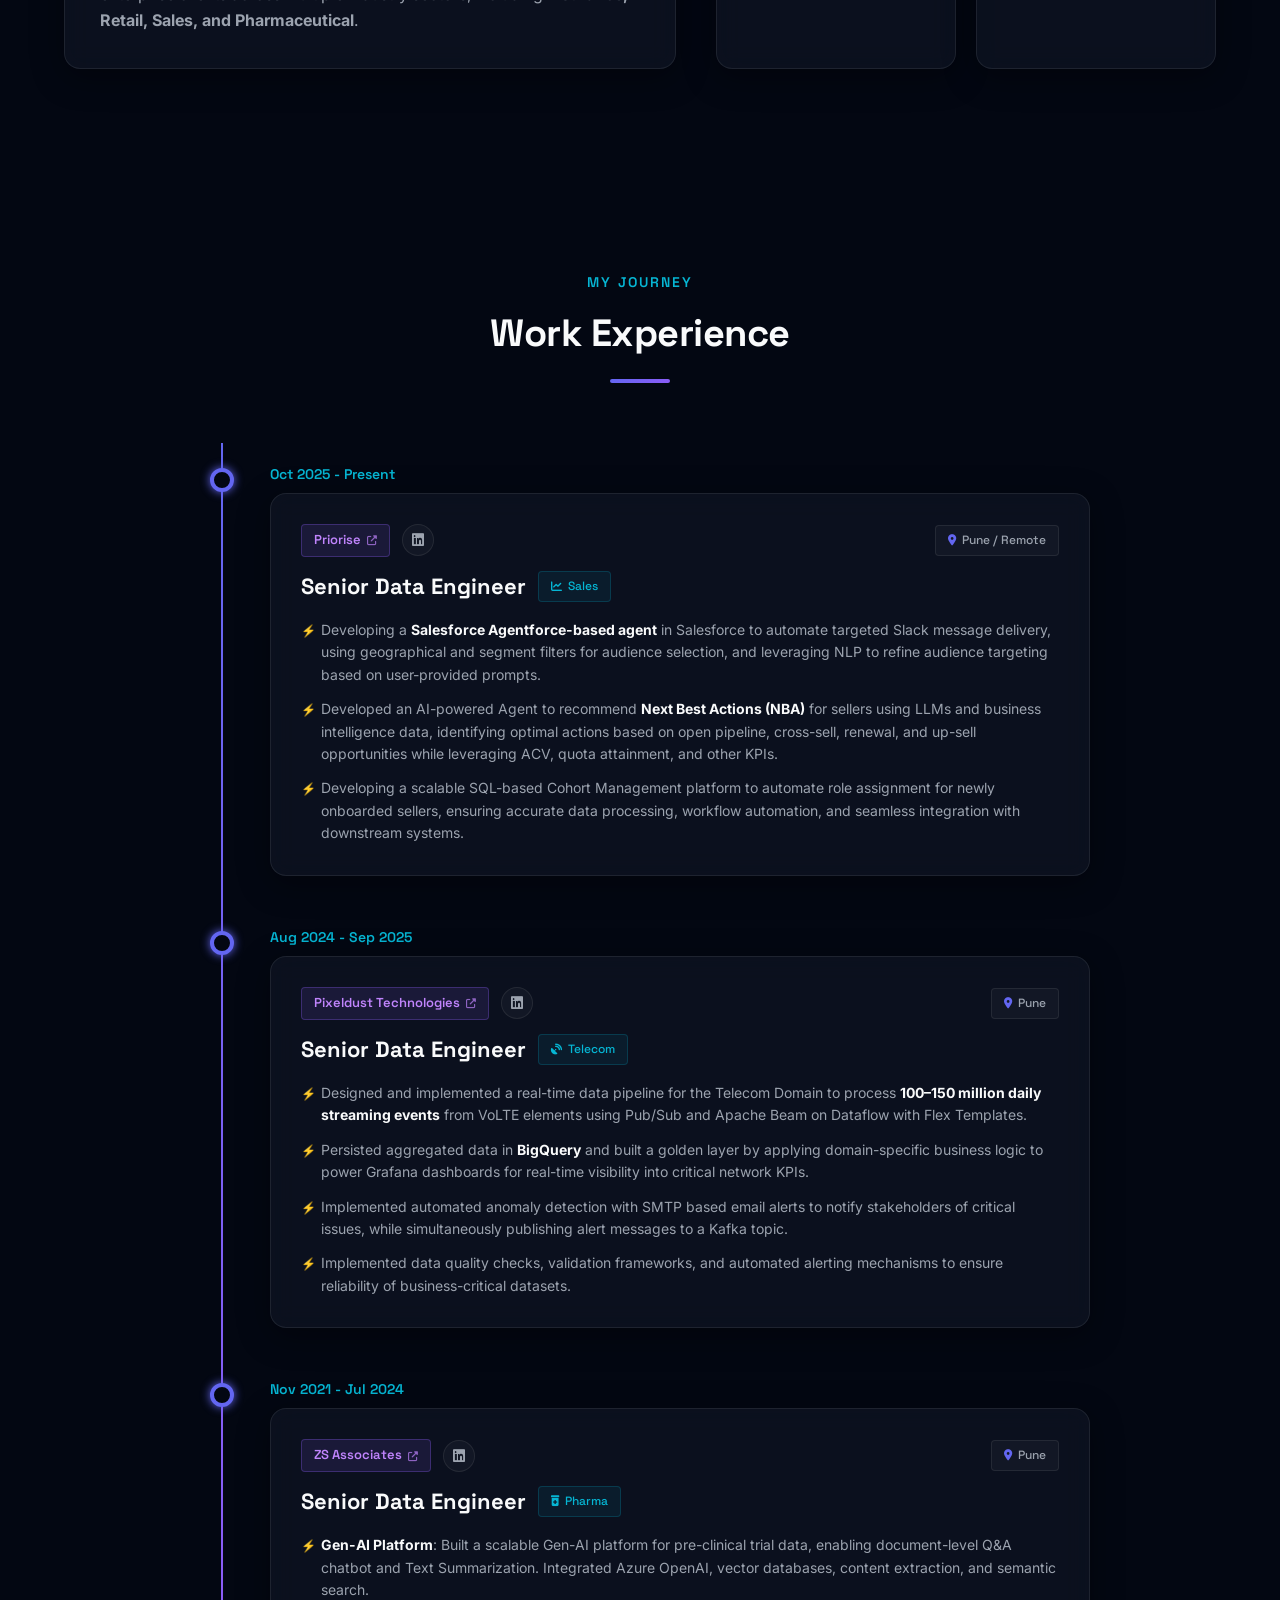
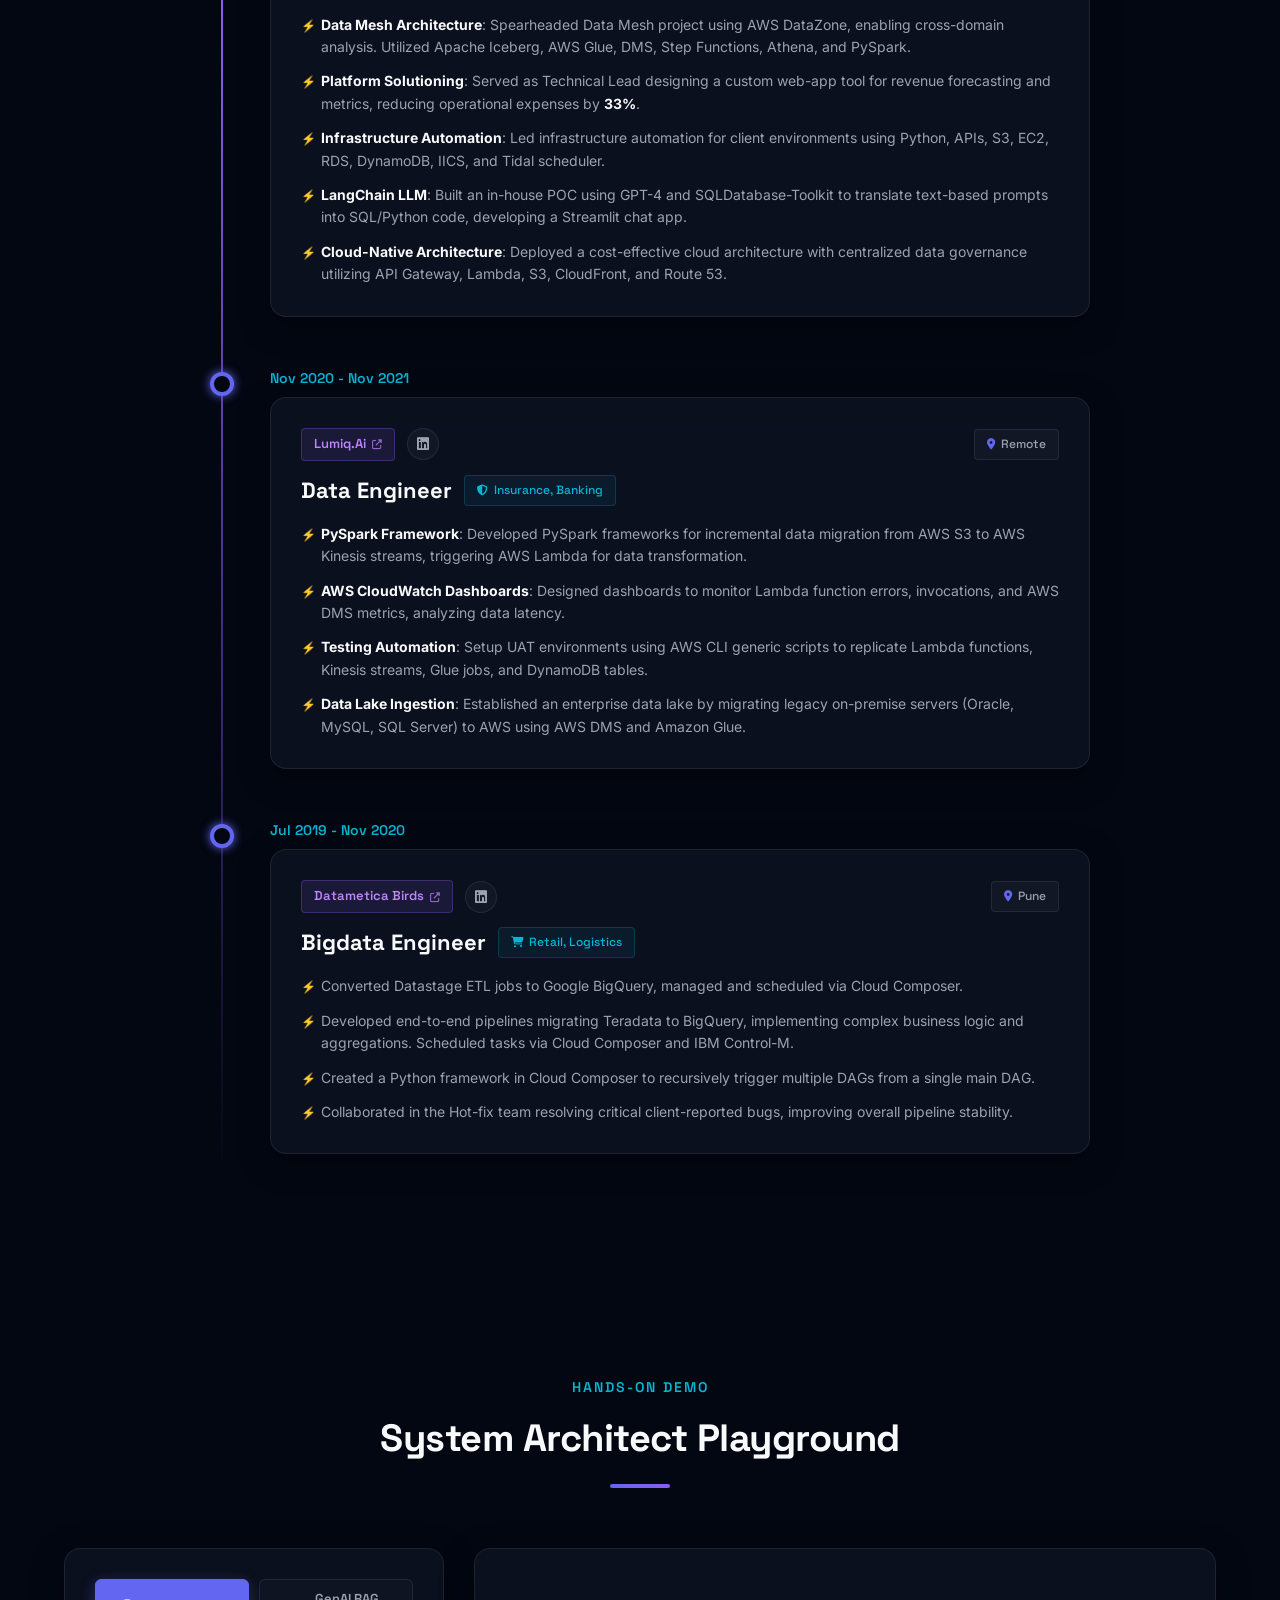
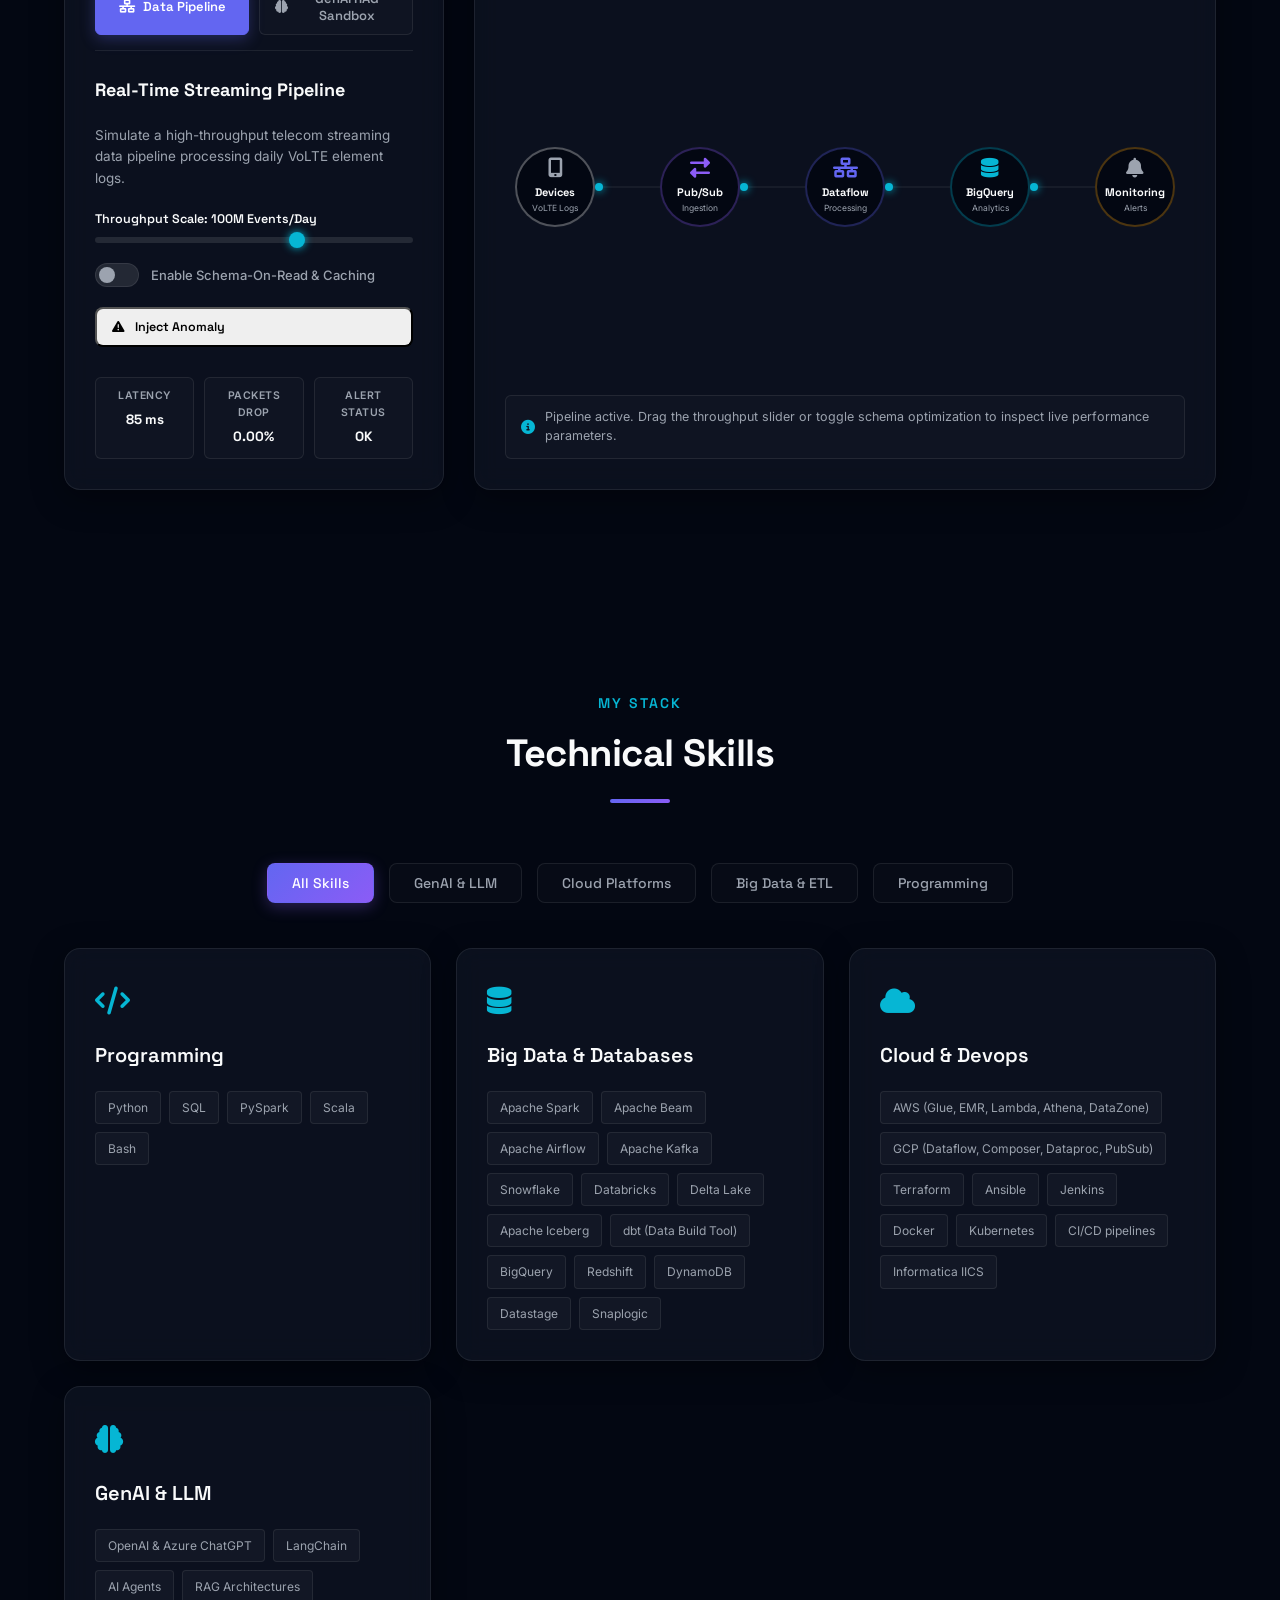
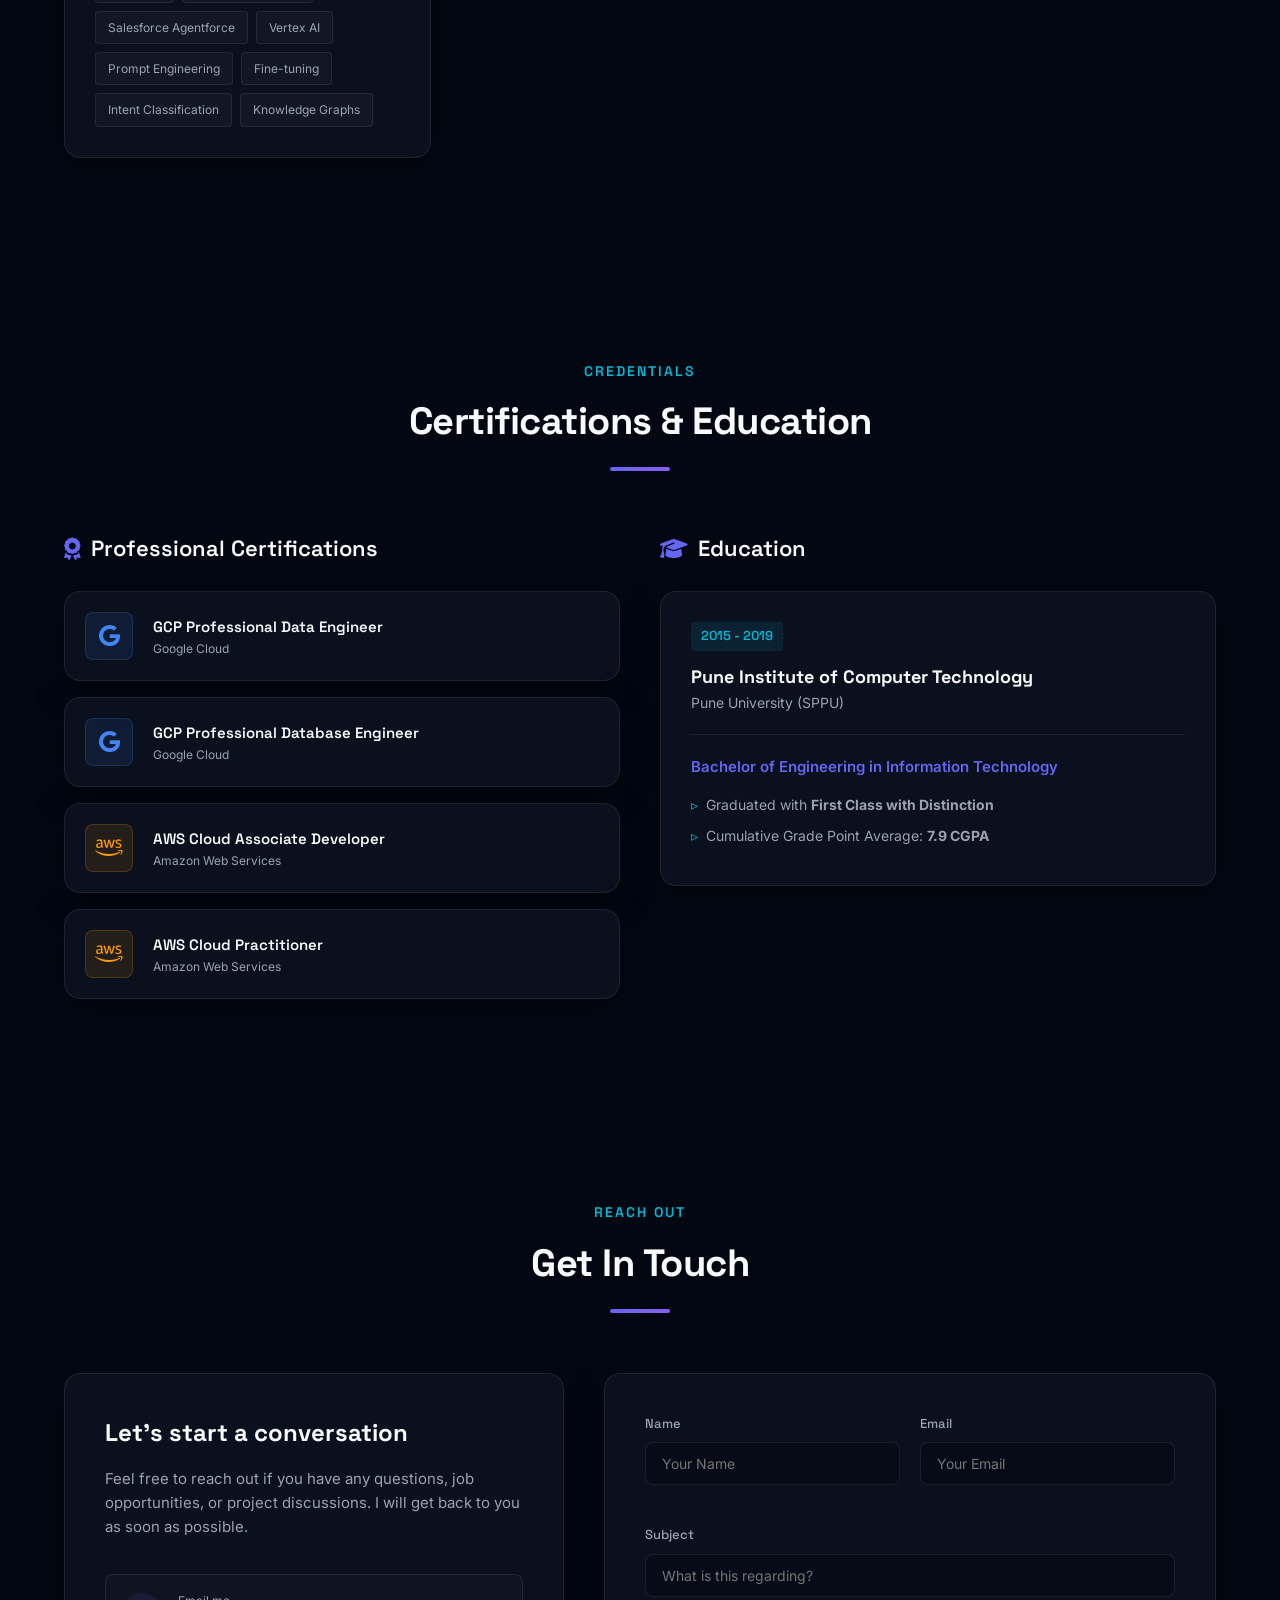
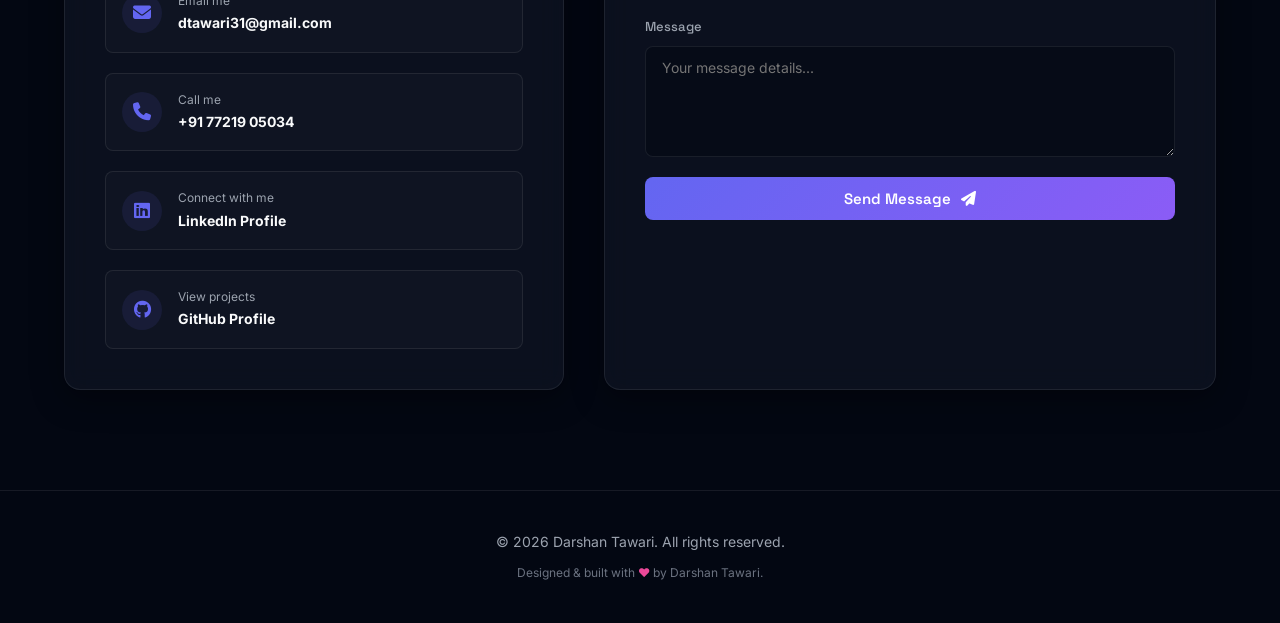
==== commit 4393be91: "feat: Add SVG favicon matching branding to browser tabs" ====
--- a/preview/index.html
+++ b/preview/index.html
@@ -5,6 +5,7 @@
     <meta name="viewport" content="width=device-width, initial-scale=1.0">
     <meta name="description" content="Darshan Tawari - Senior AI Data Engineer portfolio. Specialized in Spark, SQL, Python, AWS, GCP, GenAI, and LLMs with 7+ years of experience.">
     <title>Darshan Tawari | Senior AI Data Engineer</title>
+    <link rel="icon" type="image/svg+xml" href="data:image/svg+xml,%3Csvg xmlns='http://www.w3.org/2000/svg' viewBox='0 0 100 100'%3E%3Ccircle cx='50' cy='50' r='48' fill='%23030712' stroke='%238b5cf6' stroke-width='4'/%3E%3Ctext x='50%25' y='58%25' dominant-baseline='middle' text-anchor='middle' font-family='sans-serif' font-size='32' font-weight='bold' fill='%23ffffff'%3E%3Ctspan fill='%238b5cf6'%3E%26lt;%3C/tspan%3EDT%3Ctspan fill='%2306b6d4'%3E/%26gt;%3C/tspan%3E%3C/text%3E%3C/svg%3E">
     <link rel="stylesheet" href="style.css">
     <!-- Google Fonts -->
     <link href="https://fonts.googleapis.com/css2?family=Space+Grotesk:wght@400;500;600;700&family=Inter:wght@300;400;500;600;700&display=swap" rel="stylesheet">
